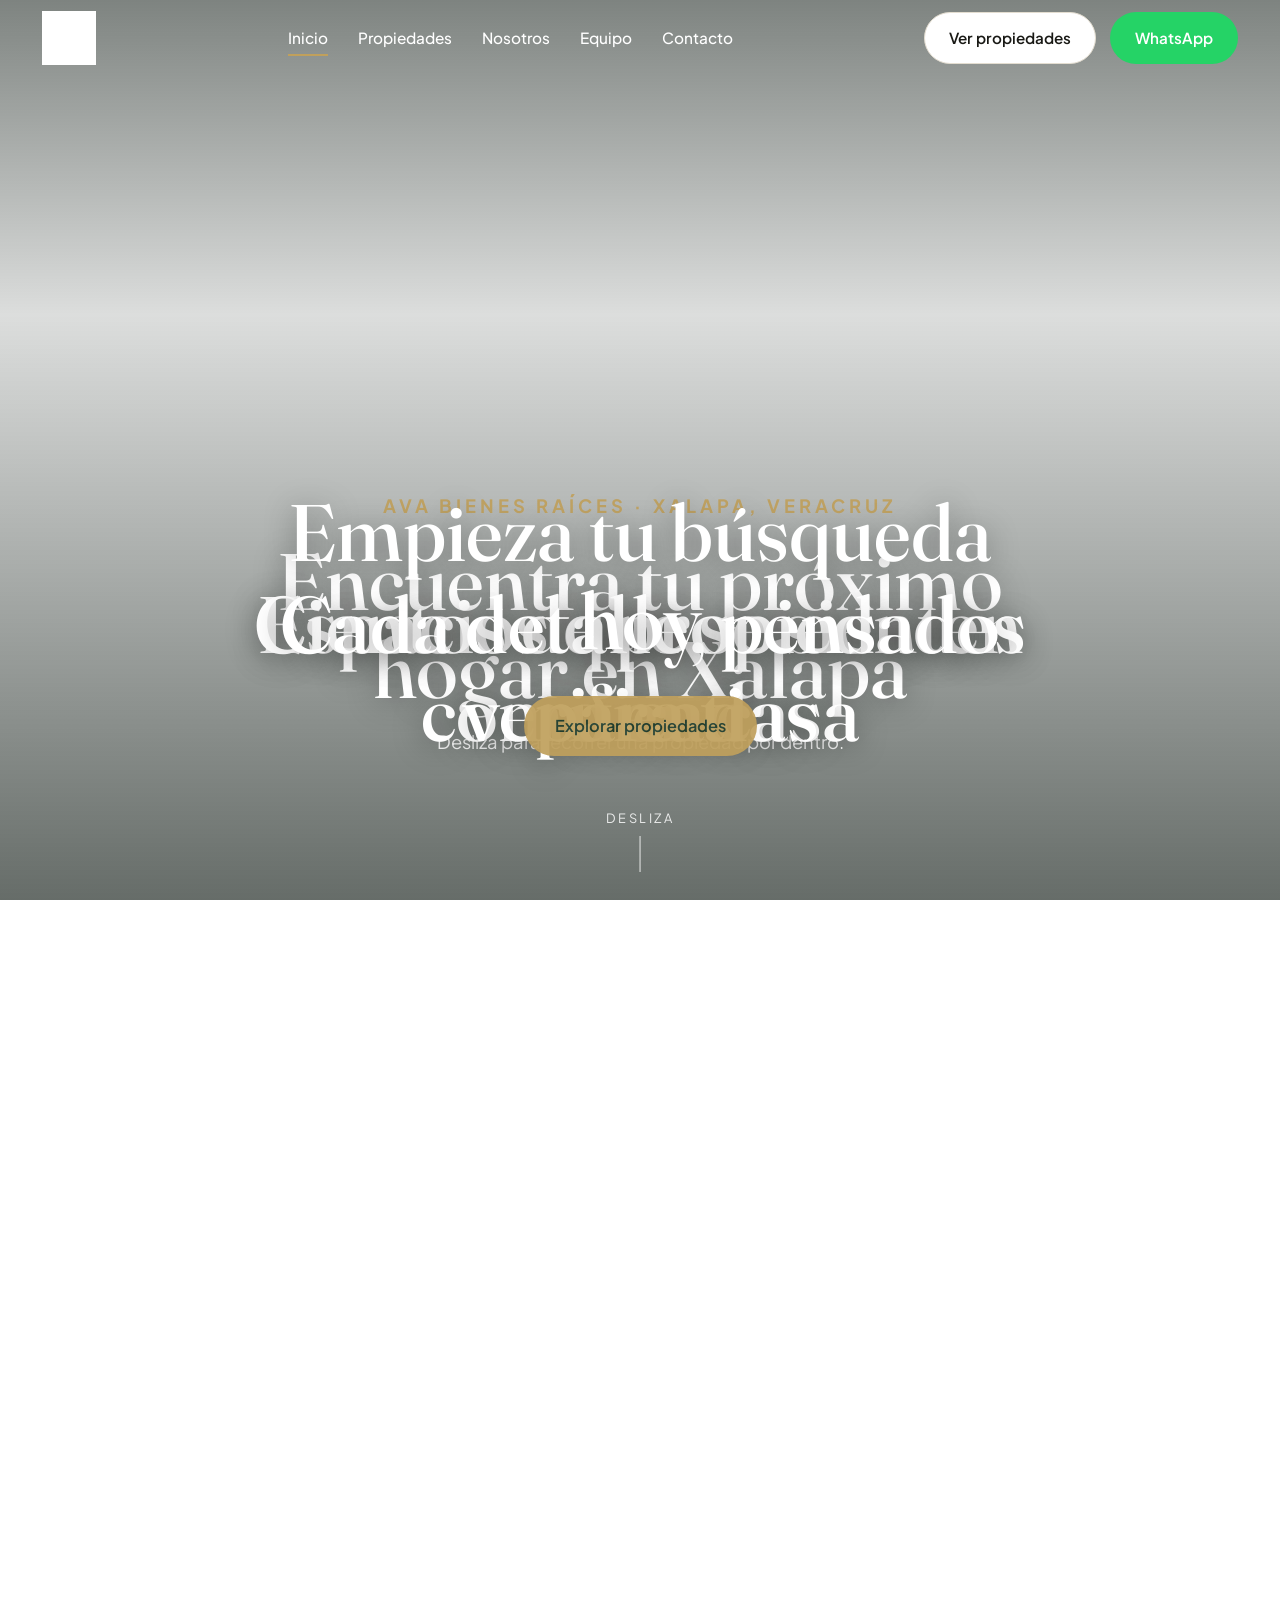
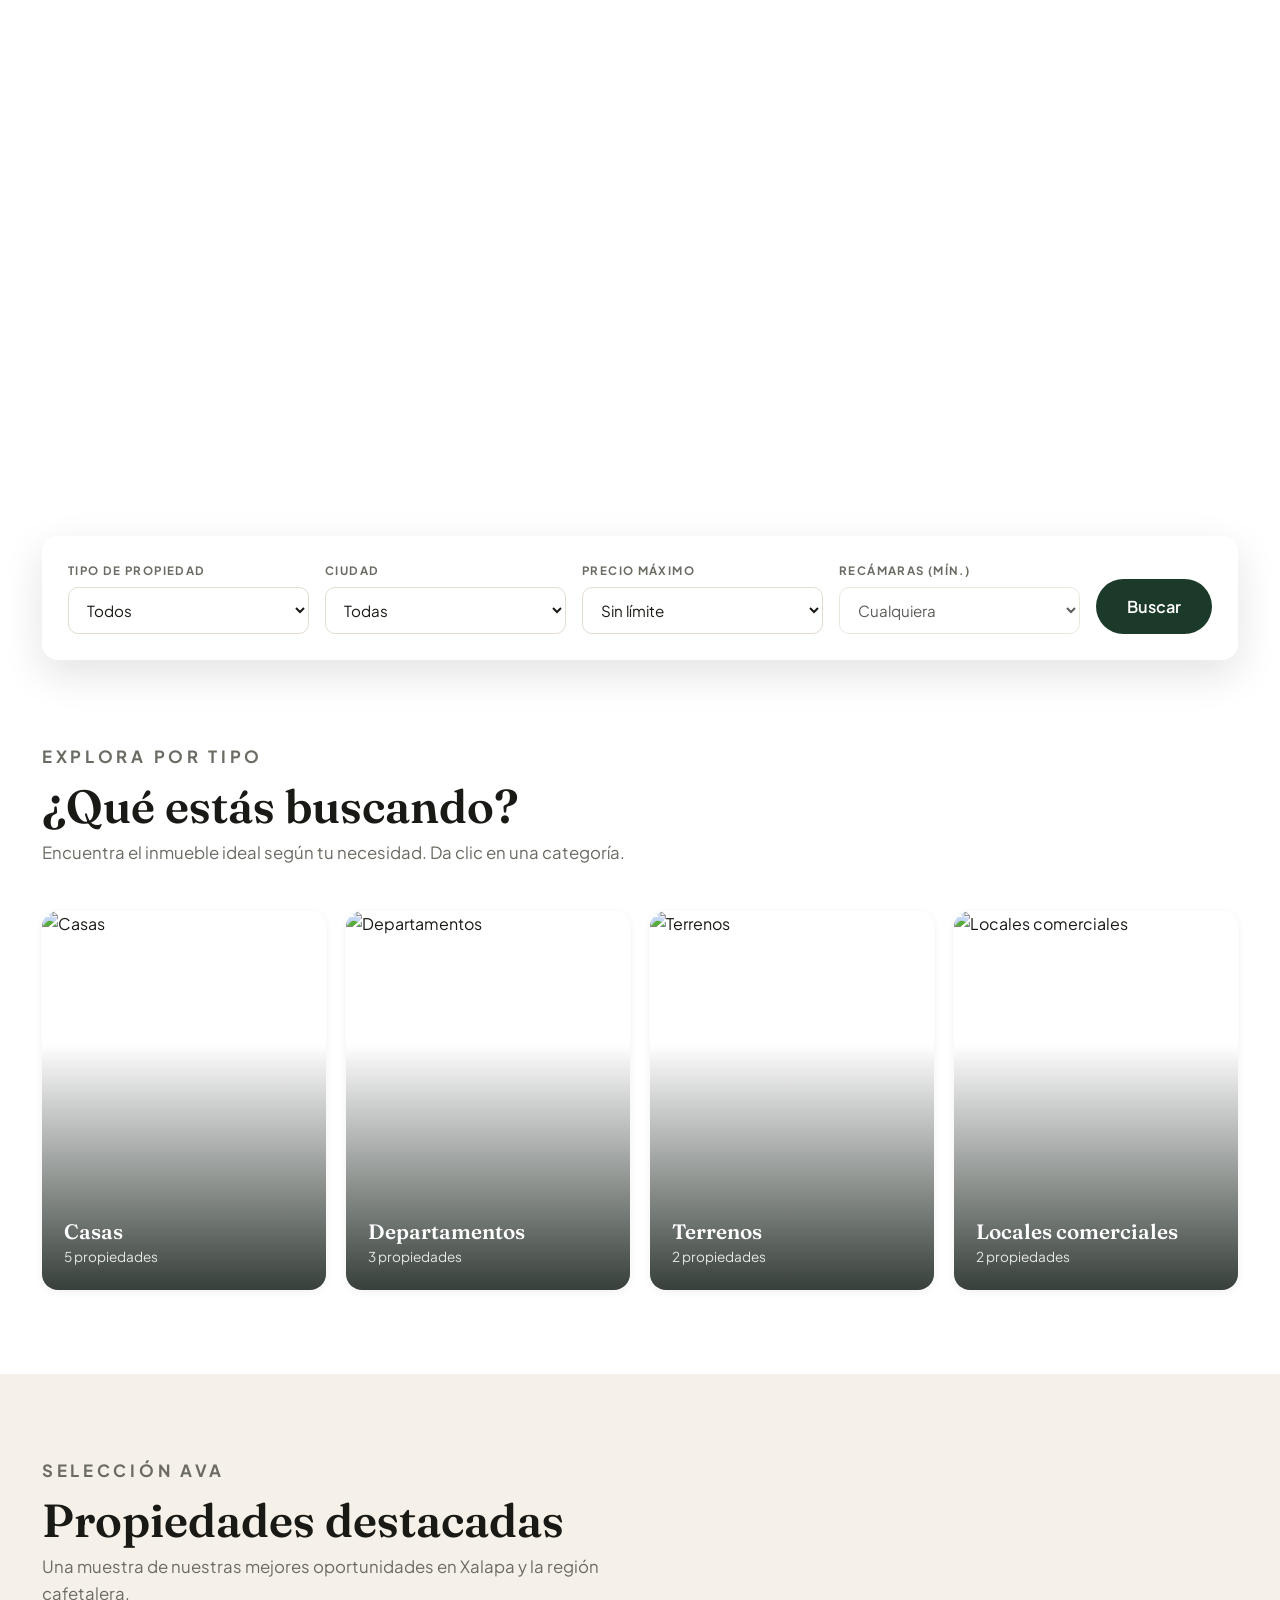
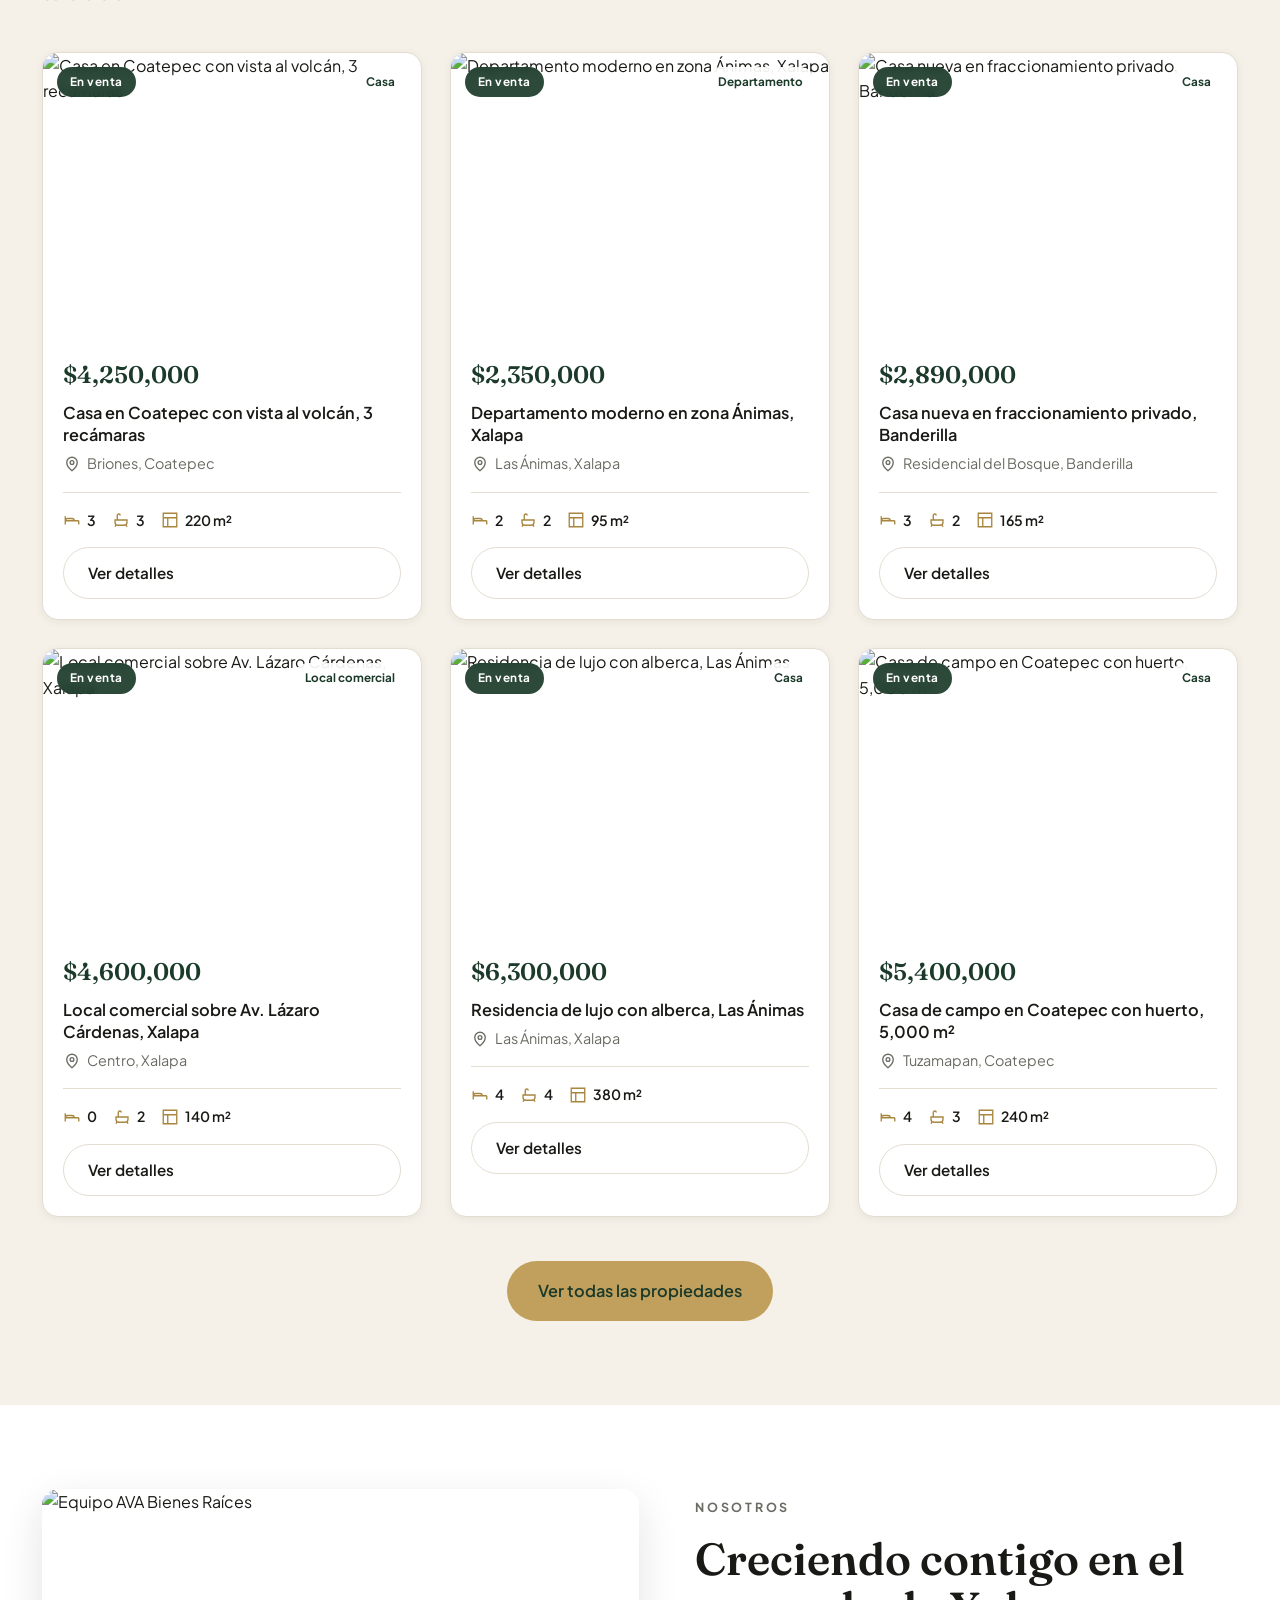
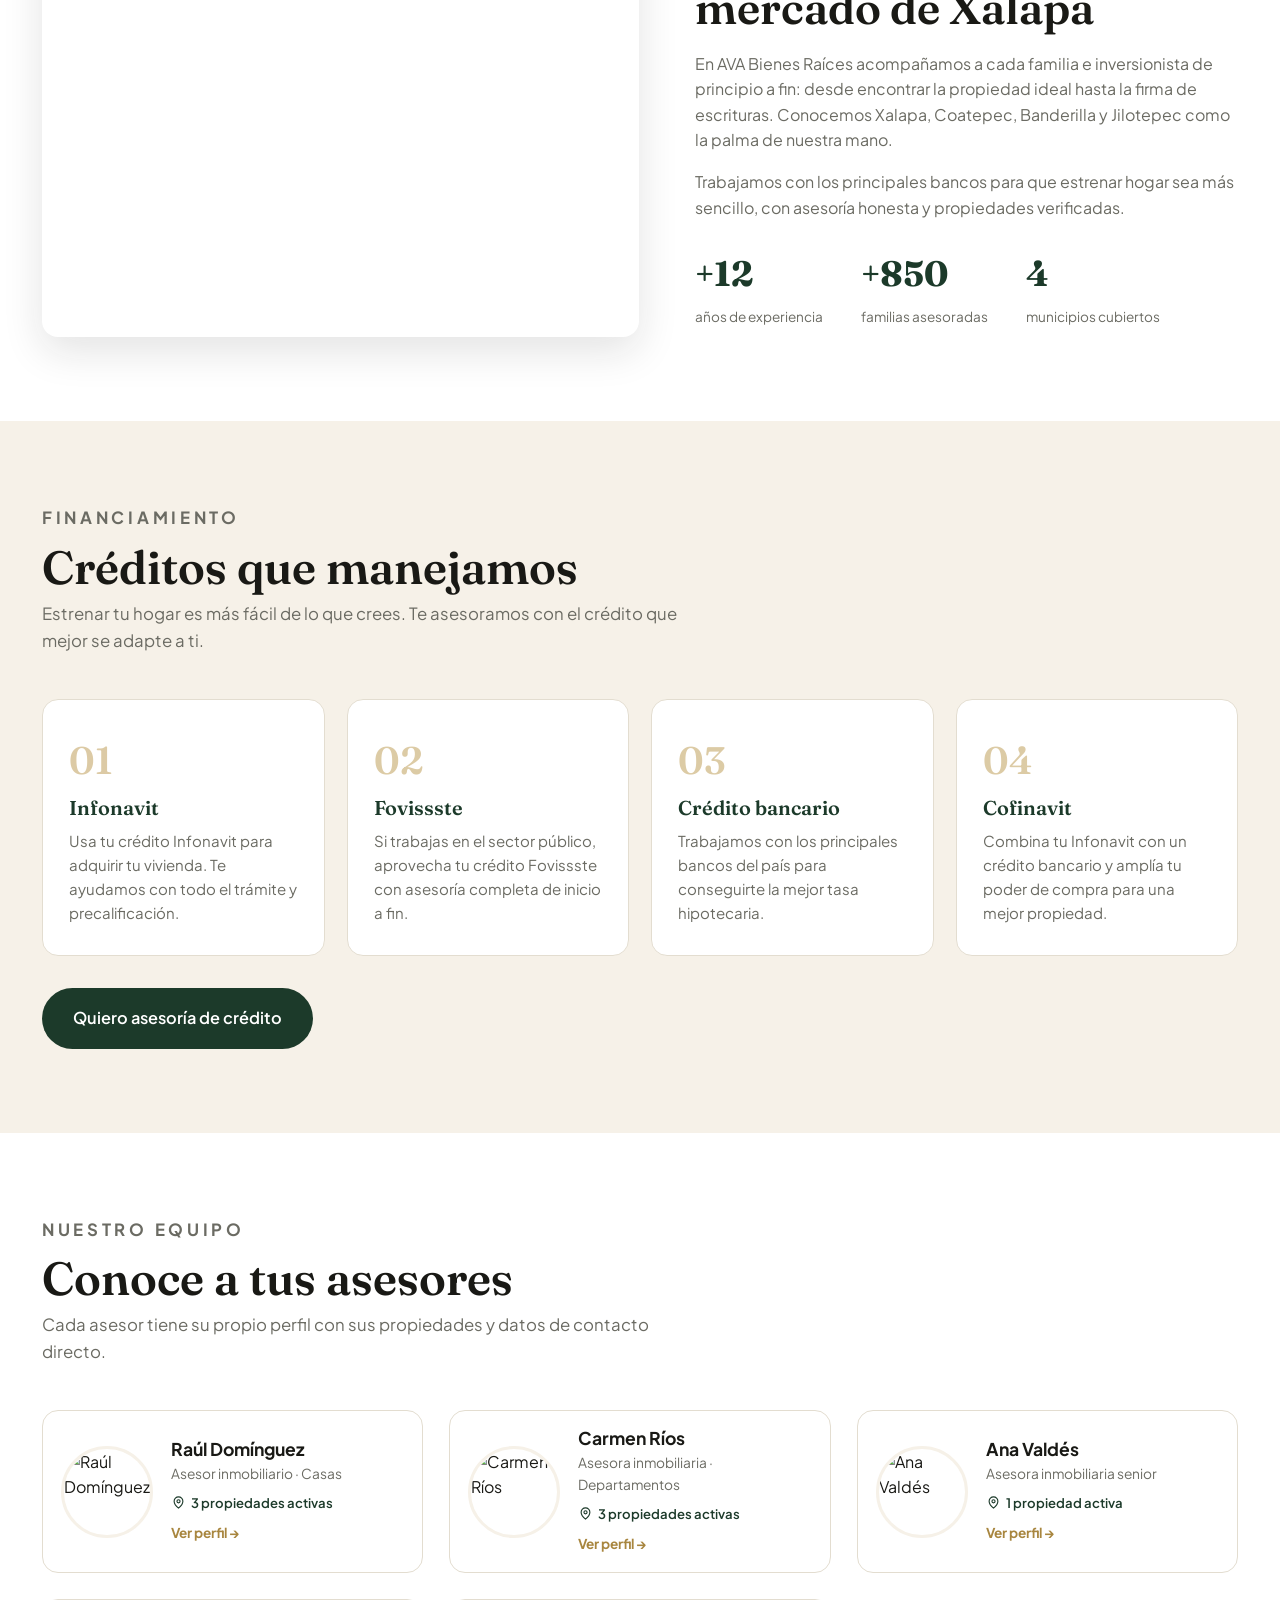
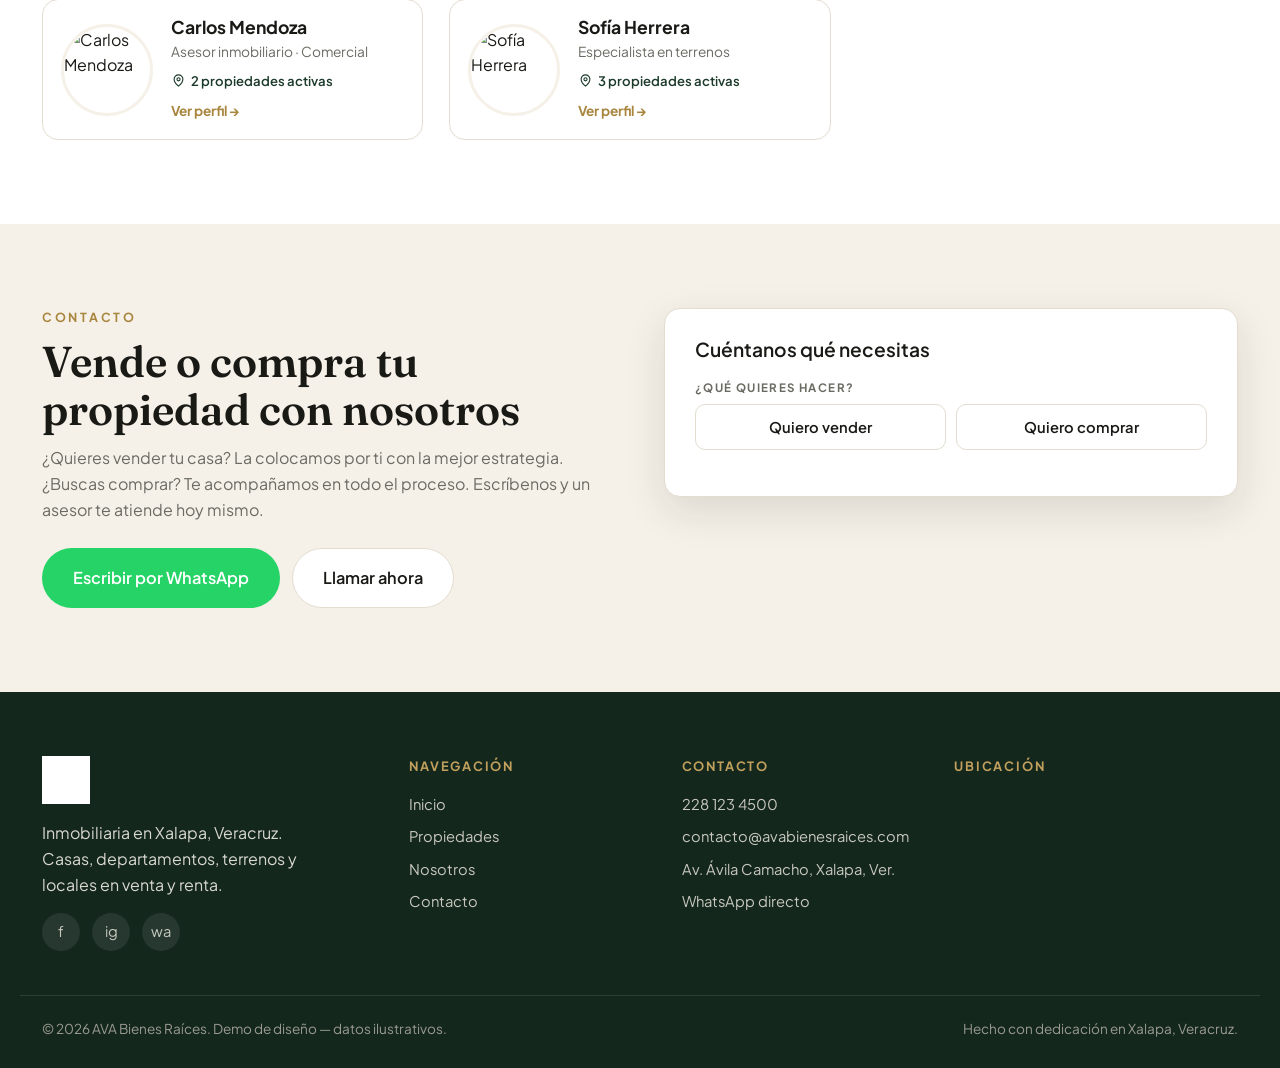
==== index.html @ 2a06fb03 "Demo AVA Bienes Raíces: sitio estático con hero scrollytelling, listado, vCards de vendedores y logo" ====
<!DOCTYPE html>
<html lang="es">
<head>
  <meta charset="UTF-8" />
  <meta name="viewport" content="width=device-width, initial-scale=1.0" />
  <title>AVA Bienes Raíces — Inmobiliaria en Xalapa, Veracruz</title>
  <meta name="description" content="Casas, departamentos, terrenos y locales en venta y renta en Xalapa, Coatepec, Banderilla y Jilotepec. Propiedades verificadas con AVA Bienes Raíces." />
  <link rel="preconnect" href="https://fonts.googleapis.com" />
  <link rel="preconnect" href="https://fonts.gstatic.com" crossorigin />
  <link href="https://fonts.googleapis.com/css2?family=Fraunces:opsz,wght@9..144,400;9..144,500;9..144,600&family=Plus+Jakarta+Sans:wght@400;500;600;700&display=swap" rel="stylesheet" />
  <link rel="icon" type="image/png" href="img/favicon.png" />
  <link rel="stylesheet" href="css/styles.css" />
</head>
<body>

  <!-- ===== Header ===== -->
  <header class="site-header">
    <div class="container nav">
      <a href="index.html" class="brand">
        <img src="img/logo.png" alt="AVA Bienes Raíces" class="brand__logo">
      </a>
      <nav class="nav__links">
        <a href="index.html" class="active">Inicio</a>
        <a href="propiedades.html">Propiedades</a>
        <a href="index.html#nosotros">Nosotros</a>
        <a href="index.html#equipo-sec">Equipo</a>
        <a href="index.html#contacto">Contacto</a>
      </nav>
      <div class="nav__cta">
        <a href="propiedades.html" class="btn btn--ghost">Ver propiedades</a>
        <a href="https://wa.me/522281234500?text=Hola%2C%20me%20interesa%20conocer%20sus%20propiedades" class="btn btn--wa">WhatsApp</a>
        <button class="nav__toggle" aria-label="Menú"><span></span><span></span><span></span></button>
      </div>
    </div>
  </header>

  <!-- ===== Hero scrollytelling ===== -->
  <section class="hero">
    <div class="hero__pin">
      <div class="hero__frame"><img src="https://images.unsplash.com/photo-1564013799919-ab600027ffc6?auto=format&fit=crop&w=1900&q=80" alt="Fachada de casa moderna" /></div>
      <div class="hero__frame"><img src="https://images.unsplash.com/photo-1600607687939-ce8a6c25118c?auto=format&fit=crop&w=1900&q=80" alt="Recibidor" /></div>
      <div class="hero__frame"><img src="https://images.unsplash.com/photo-1586023492125-27b2c045efd7?auto=format&fit=crop&w=1900&q=80" alt="Sala de estar" /></div>
      <div class="hero__frame"><img src="https://images.unsplash.com/photo-1556912173-3bb406ef7e77?auto=format&fit=crop&w=1900&q=80" alt="Cocina integral" /></div>
      <div class="hero__frame"><img src="https://images.unsplash.com/photo-1616594039964-ae9021a400a0?auto=format&fit=crop&w=1900&q=80" alt="Recámara principal" /></div>

      <div class="hero__content">
        <div class="hero__caption" data-step="0">
          <p class="eyebrow">AVA Bienes Raíces · Xalapa, Veracruz</p>
          <h1>Encuentra tu próximo hogar en Xalapa</h1>
          <p>Desliza para recorrer una propiedad por dentro.</p>
        </div>
        <div class="hero__caption" data-step="1">
          <h1>Espacios que se sienten como en casa</h1>
        </div>
        <div class="hero__caption" data-step="2">
          <h1>Cientos de propiedades verificadas</h1>
        </div>
        <div class="hero__caption" data-step="3">
          <h1>Cada detalle, pensado para ti</h1>
        </div>
        <div class="hero__caption" data-step="4">
          <h1>Empieza tu búsqueda hoy</h1>
          <p><a href="propiedades.html" class="btn btn--gold btn--lg" style="margin-top:18px">Explorar propiedades</a></p>
        </div>
      </div>
      <div class="hero__scrollhint">Desliza<span></span></div>
    </div>
  </section>

  <!-- ===== Buscador rápido ===== -->
  <div class="container">
    <form id="quick-search" class="search">
      <div class="search__card">
        <div class="field">
          <label>Tipo de propiedad</label>
          <select name="tipo">
            <option value="">Todos</option>
            <option value="casa">Casa</option>
            <option value="departamento">Departamento</option>
            <option value="terreno">Terreno</option>
            <option value="local">Local comercial</option>
          </select>
        </div>
        <div class="field">
          <label>Ciudad</label>
          <select name="ciudad">
            <option value="">Todas</option>
            <option value="Xalapa">Xalapa</option>
            <option value="Coatepec">Coatepec</option>
            <option value="Banderilla">Banderilla</option>
            <option value="Jilotepec">Jilotepec</option>
          </select>
        </div>
        <div class="field">
          <label>Precio máximo</label>
          <select name="precio">
            <option value="">Sin límite</option>
            <option value="1000000">Hasta $1,000,000</option>
            <option value="2000000">Hasta $2,000,000</option>
            <option value="3500000">Hasta $3,500,000</option>
            <option value="6500000">Hasta $6,500,000</option>
          </select>
        </div>
        <div class="field">
          <label>Recámaras (mín.)</label>
          <select name="recamaras" disabled title="Disponible en el listado">
            <option>Cualquiera</option>
          </select>
        </div>
        <button class="btn btn--primary btn--lg" type="submit">Buscar</button>
      </div>
    </form>
  </div>

  <!-- ===== Categorías de inmuebles ===== -->
  <section class="section">
    <div class="container">
      <div class="section-head reveal">
        <p class="eyebrow">Explora por tipo</p>
        <h2>¿Qué estás buscando?</h2>
        <p>Encuentra el inmueble ideal según tu necesidad. Da clic en una categoría.</p>
      </div>
      <div class="cat-grid" id="categorias"></div>
    </div>
  </section>

  <!-- ===== Destacadas ===== -->
  <section class="section section--cream">
    <div class="container">
      <div class="section-head reveal">
        <p class="eyebrow">Selección AVA</p>
        <h2>Propiedades destacadas</h2>
        <p>Una muestra de nuestras mejores oportunidades en Xalapa y la región cafetalera.</p>
      </div>
      <div class="grid-cards" id="destacadas"></div>
      <div class="loadmore-wrap">
        <a href="propiedades.html" class="btn btn--gold btn--lg">Ver todas las propiedades</a>
      </div>
    </div>
  </section>

  <!-- ===== Nosotros ===== -->
  <section class="section" id="nosotros">
    <div class="container about">
      <div class="about__img reveal">
        <img src="https://images.unsplash.com/photo-1582407947304-fd86f028f716?auto=format&fit=crop&w=1100&q=80" alt="Equipo AVA Bienes Raíces" loading="lazy" />
      </div>
      <div class="reveal">
        <p class="eyebrow">Nosotros</p>
        <h2>Creciendo contigo en el mercado de Xalapa</h2>
        <p>En AVA Bienes Raíces acompañamos a cada familia e inversionista de principio a fin: desde encontrar la propiedad ideal hasta la firma de escrituras. Conocemos Xalapa, Coatepec, Banderilla y Jilotepec como la palma de nuestra mano.</p>
        <p>Trabajamos con los principales bancos para que estrenar hogar sea más sencillo, con asesoría honesta y propiedades verificadas.</p>
        <div class="stats">
          <div><b>+12</b><span>años de experiencia</span></div>
          <div><b>+850</b><span>familias asesoradas</span></div>
          <div><b>4</b><span>municipios cubiertos</span></div>
        </div>
      </div>
    </div>
  </section>

  <!-- ===== Créditos ===== -->
  <section class="section section--cream" id="creditos-sec">
    <div class="container">
      <div class="section-head reveal">
        <p class="eyebrow">Financiamiento</p>
        <h2>Créditos que manejamos</h2>
        <p>Estrenar tu hogar es más fácil de lo que crees. Te asesoramos con el crédito que mejor se adapte a ti.</p>
      </div>
      <div class="credits-grid" id="creditos"></div>
      <div class="reveal" style="margin-top:32px">
        <a href="https://wa.me/522281234500?text=Hola%2C%20quiero%20asesor%C3%ADa%20sobre%20cr%C3%A9ditos%20para%20comprar%20una%20propiedad" class="btn btn--primary btn--lg">Quiero asesoría de crédito</a>
      </div>
    </div>
  </section>

  <!-- ===== Equipo ===== -->
  <section class="section" id="equipo-sec">
    <div class="container">
      <div class="section-head reveal">
        <p class="eyebrow">Nuestro equipo</p>
        <h2>Conoce a tus asesores</h2>
        <p>Cada asesor tiene su propio perfil con sus propiedades y datos de contacto directo.</p>
      </div>
      <div class="team-grid" id="equipo"></div>
    </div>
  </section>

  <!-- ===== Contacto (rediseñado, moderno y simple) ===== -->
  <section class="section section--cream" id="contacto">
    <div class="container">
      <div class="contact-wrap reveal">
        <div class="contact-intro">
          <p class="eyebrow">Contacto</p>
          <h2>Vende o compra tu propiedad con nosotros</h2>
          <p class="contact-sub">¿Quieres vender tu casa? La colocamos por ti con la mejor estrategia. ¿Buscas comprar? Te acompañamos en todo el proceso. Escríbenos y un asesor te atiende hoy mismo.</p>
          <div class="contact-buttons">
            <a href="https://wa.me/522281234500?text=Hola%2C%20me%20gustar%C3%ADa%20recibir%20informaci%C3%B3n" class="btn btn--wa btn--lg">Escribir por WhatsApp</a>
            <a href="tel:+522281234500" class="btn btn--ghost btn--lg">Llamar ahora</a>
          </div>
        </div>

        <form class="contact-card" id="contact-form">
          <h3>Cuéntanos qué necesitas</h3>

          <!-- Paso 1: vender o comprar -->
          <div class="field">
            <label>¿Qué quieres hacer?</label>
            <div class="choice" id="choice-intent">
              <button type="button" class="choice__btn" data-val="vender">Quiero vender</button>
              <button type="button" class="choice__btn" data-val="comprar">Quiero comprar</button>
            </div>
            <input type="hidden" name="intent" id="intent" required>
          </div>

          <!-- Paso 2: tipo de inmueble (aparece tras elegir) -->
          <div class="field contact-step" id="step-tipo">
            <label id="tipo-label">¿Qué tipo de inmueble?</label>
            <div class="choice choice--wrap" id="choice-tipo">
              <button type="button" class="choice__btn" data-val="casa">Casa</button>
              <button type="button" class="choice__btn" data-val="departamento">Departamento</button>
              <button type="button" class="choice__btn" data-val="terreno">Terreno</button>
              <button type="button" class="choice__btn" data-val="local">Local comercial</button>
            </div>
            <input type="hidden" name="tipo" id="tipo-inmueble">
          </div>

          <!-- Paso 3: datos -->
          <div class="contact-step" id="step-datos">
            <div class="field"><label>Nombre</label><input type="text" placeholder="Tu nombre" required></div>
            <div class="field"><label>Teléfono / WhatsApp</label><input type="tel" placeholder="228 000 0000" required></div>
            <button type="submit" class="btn btn--primary btn--block btn--lg">Enviar solicitud</button>
          </div>

          <div class="form-note" id="contact-note">¡Gracias! Un asesor te contactará muy pronto. (Demo: no se envía información real.)</div>
        </form>
      </div>
    </div>
  </section>

  <!-- ===== Footer ===== -->
  <footer class="footer">
    <div class="container footer__grid">
      <div>
        <a href="index.html" class="brand">
          <img src="img/logo.png" alt="AVA Bienes Raíces" class="brand__logo">
        </a>
        <p style="margin-top:16px; max-width:280px;">Inmobiliaria en Xalapa, Veracruz. Casas, departamentos, terrenos y locales en venta y renta.</p>
        <div class="footer__socials">
          <a href="#" aria-label="Facebook">f</a>
          <a href="#" aria-label="Instagram">ig</a>
          <a href="#" aria-label="WhatsApp">wa</a>
        </div>
      </div>
      <div>
        <h4>Navegación</h4>
        <a href="index.html">Inicio</a>
        <a href="propiedades.html">Propiedades</a>
        <a href="index.html#nosotros">Nosotros</a>
        <a href="index.html#contacto">Contacto</a>
      </div>
      <div>
        <h4>Contacto</h4>
        <a href="tel:+522281234500">228 123 4500</a>
        <a href="mailto:contacto@avabienesraices.com">contacto@avabienesraices.com</a>
        <a href="#">Av. Ávila Camacho, Xalapa, Ver.</a>
        <a href="https://wa.me/522281234500">WhatsApp directo</a>
      </div>
      <div>
        <h4>Ubicación</h4>
        <iframe class="footer__map" loading="lazy" referrerpolicy="no-referrer-when-downgrade"
          src="https://www.google.com/maps?q=Xalapa,Veracruz&output=embed"></iframe>
      </div>
    </div>
    <div class="container footer__bottom">
      <span>© 2026 AVA Bienes Raíces. Demo de diseño — datos ilustrativos.</span>
      <span>Hecho con dedicación en Xalapa, Veracruz.</span>
    </div>
  </footer>

  <script src="https://cdnjs.cloudflare.com/ajax/libs/gsap/3.12.5/gsap.min.js"></script>
  <script src="https://cdnjs.cloudflare.com/ajax/libs/gsap/3.12.5/ScrollTrigger.min.js"></script>
  <script src="js/data.js"></script>
  <script src="js/main.js"></script>
</body>
</html>
---- css/styles.css ----
/* ===========================================================
   AVA Bienes Raíces — Demo estática
   Paleta premium: verde bosque + dorado arena + crema
   =========================================================== */

:root {
  --forest: #1c3a2a;
  --forest-2: #2e5a3e;
  --gold: #c0a05c;
  --gold-dark: #a8863f;
  --cream: #f6f1e8;
  --cream-2: #efe7d8;
  --ink: #191915;
  --muted: #6b6b63;
  --paper: #ffffff;
  --line: #e3ddd0;
  --whatsapp: #25d366;

  --shadow-sm: 0 2px 10px rgba(25, 25, 21, 0.06);
  --shadow-md: 0 14px 40px rgba(25, 25, 21, 0.12);
  --radius: 16px;
  --radius-sm: 10px;
  --max: 1240px;

  --font-display: "Fraunces", Georgia, serif;
  --font-body: "Plus Jakarta Sans", system-ui, sans-serif;
}

* { box-sizing: border-box; margin: 0; padding: 0; }

html { scroll-behavior: smooth; }

body {
  font-family: var(--font-body);
  color: var(--ink);
  background: var(--paper);
  line-height: 1.6;
  -webkit-font-smoothing: antialiased;
}

img { display: block; max-width: 100%; }
a { color: inherit; text-decoration: none; }
button { font-family: inherit; cursor: pointer; }

h1, h2, h3 { font-family: var(--font-display); font-weight: 600; line-height: 1.1; }

.container { width: 100%; max-width: var(--max); margin-inline: auto; padding-inline: 22px; }

.eyebrow {
  font-size: 0.78rem; letter-spacing: 0.22em; text-transform: uppercase;
  color: var(--gold-dark); font-weight: 700;
}

.section { padding: 84px 0; }
.section--cream { background: var(--cream); }
.section-head { max-width: 640px; margin-bottom: 44px; }
.section-head h2 { font-size: clamp(1.9rem, 4vw, 2.9rem); margin: 10px 0 8px; }
.section-head p { color: var(--muted); font-size: 1.05rem; }

/* ---------- Botones ---------- */
.btn {
  display: inline-flex; align-items: center; gap: 9px;
  padding: 13px 24px; border-radius: 999px; font-weight: 600;
  border: 1px solid transparent; font-size: 0.95rem;
  transition: transform .2s ease, background .2s ease, color .2s ease;
}
.btn:hover { transform: translateY(-2px); }
.btn--primary { background: var(--forest); color: #fff; }
.btn--primary:hover { background: var(--forest-2); }
.btn--gold { background: var(--gold); color: var(--forest); }
.btn--gold:hover { background: var(--gold-dark); color: #fff; }
.btn--ghost { border-color: var(--line); color: var(--ink); background: #fff; }
.btn--wa { background: var(--whatsapp); color: #fff; }
.btn--wa:hover { background: #1da851; }
.btn--block { width: 100%; justify-content: center; }
.btn--lg { padding: 16px 30px; font-size: 1.02rem; }

/* ---------- Header ---------- */
.site-header {
  position: fixed; inset: 0 0 auto 0; z-index: 100;
  background: rgba(255,255,255,.0);
  transition: background .3s ease, box-shadow .3s ease;
}
.site-header.scrolled { background: rgba(255,255,255,.96); box-shadow: var(--shadow-sm); backdrop-filter: blur(8px); }
.nav { display: flex; align-items: center; justify-content: space-between; height: 76px; }
.brand { display: inline-flex; align-items: center; gap: 12px; font-family: var(--font-display); font-weight: 600; }
.brand__logo { height: 54px; width: auto; display: block; }
/* Logo en blanco sobre fondos oscuros (hero sin scroll y footer) */
.site-header:not(.scrolled) .brand__logo,
.footer .brand__logo { filter: brightness(0) invert(1); }
.footer .brand__logo { height: 48px; }
.brand__mark {
  width: 42px; height: 42px; border-radius: 11px;
  background: var(--forest); color: var(--gold);
  display: grid; place-items: center; font-size: 1.25rem; font-weight: 700;
  font-family: var(--font-display);
}
.brand__name { line-height: 1; }
.brand__name b { display: block; font-size: 1.18rem; letter-spacing: .02em; }
.brand__name span { font-size: .62rem; letter-spacing: .35em; text-transform: uppercase; color: var(--gold-dark); font-family: var(--font-body); font-weight: 700; }

.nav__links { display: flex; align-items: center; gap: 30px; }
.nav__links a { font-weight: 500; font-size: .96rem; position: relative; padding: 4px 0; }
.nav__links a::after { content: ""; position: absolute; left: 0; bottom: -2px; width: 0; height: 2px; background: var(--gold); transition: width .25s; }
.nav__links a:hover::after, .nav__links a.active::after { width: 100%; }
.nav__cta { display: flex; align-items: center; gap: 14px; }

/* Header en hero (texto claro) */
.site-header:not(.scrolled) .nav__links a,
.site-header:not(.scrolled) .brand { color: #fff; }
.site-header:not(.scrolled) .brand__name span { color: var(--gold); }

.nav__toggle { display: none; background: none; border: 0; flex-direction: column; gap: 5px; }
.nav__toggle span { width: 26px; height: 2px; background: currentColor; display: block; }

/* ---------- Hero scrollytelling ---------- */
.hero { position: relative; height: 600vh; }
.hero__pin { position: sticky; top: 0; height: 100vh; overflow: hidden; }
.hero__frame { position: absolute; inset: 0; opacity: 0; }
.hero__frame img { width: 100%; height: 100%; object-fit: cover; transform: scale(1.05); }
.hero__frame::after { content: ""; position: absolute; inset: 0; background: linear-gradient(180deg, rgba(20,30,24,.55) 0%, rgba(20,30,24,.15) 35%, rgba(20,30,24,.65) 100%); }
.hero__frame:first-child { opacity: 1; }

.hero__content {
  position: absolute; inset: 0; z-index: 5; color: #fff;
}
.hero__caption {
  position: absolute; left: 0; right: 0; bottom: 16vh; padding: 0 22px;
  text-align: center;
}
.hero__caption > * { max-width: 820px; margin-inline: auto; }
.hero__caption .eyebrow { color: var(--gold); margin-bottom: 16px; }
.hero__caption h1 { font-size: clamp(2.4rem, 6.5vw, 5rem); font-weight: 500; text-shadow: 0 4px 30px rgba(0,0,0,.4); }
.hero__caption p { font-size: 1.15rem; margin-top: 14px; opacity: .92; }
.hero__scrollhint { position: absolute; bottom: 28px; left: 50%; transform: translateX(-50%); z-index: 6; color: #fff; font-size: .8rem; letter-spacing: .2em; text-transform: uppercase; opacity: .85; }
.hero__scrollhint span { display: block; width: 1px; height: 36px; background: #fff; margin: 8px auto 0; animation: pulse 1.8s infinite; }
@keyframes pulse { 0%,100% { opacity: .3; transform: scaleY(.6);} 50%{opacity:1; transform: scaleY(1);} }

/* ---------- Buscador rápido ---------- */
.search { position: relative; z-index: 20; margin-top: -64px; }
.search__card {
  background: #fff; border-radius: var(--radius); box-shadow: var(--shadow-md);
  padding: 26px; display: grid; grid-template-columns: repeat(4, 1fr) auto; gap: 16px; align-items: end;
}
.field label { display: block; font-size: .72rem; letter-spacing: .12em; text-transform: uppercase; font-weight: 700; color: var(--muted); margin-bottom: 7px; }
.field select, .field input {
  width: 100%; padding: 12px 14px; border: 1px solid var(--line); border-radius: var(--radius-sm);
  font-family: inherit; font-size: .95rem; background: var(--paper); color: var(--ink);
}
.field select:focus, .field input:focus { outline: 2px solid var(--gold); border-color: transparent; }

/* ---------- Grid de propiedades ---------- */
.grid-cards { display: grid; grid-template-columns: repeat(3, 1fr); gap: 28px; }

.card {
  background: #fff; border-radius: var(--radius); overflow: hidden;
  box-shadow: var(--shadow-sm); border: 1px solid var(--line);
  transition: transform .25s ease, box-shadow .25s ease; display: flex; flex-direction: column;
}
.card:hover { transform: translateY(-6px); box-shadow: var(--shadow-md); }
.card__media { position: relative; aspect-ratio: 4/3; overflow: hidden; }
.card__media img { width: 100%; height: 100%; object-fit: cover; transition: transform .5s ease; }
.card:hover .card__media img { transform: scale(1.06); }
.badge {
  position: absolute; top: 14px; left: 14px; padding: 6px 13px; border-radius: 999px;
  font-size: .73rem; font-weight: 700; letter-spacing: .04em; color: #fff; backdrop-filter: blur(3px);
}
.badge--venta { background: rgba(28,58,42,.92); }
.badge--renta { background: rgba(192,160,92,.95); color: var(--forest); }
.card__type { position: absolute; top: 14px; right: 14px; background: rgba(255,255,255,.92); color: var(--forest); padding: 6px 12px; border-radius: 999px; font-size: .73rem; font-weight: 700; }
.card__body { padding: 20px; display: flex; flex-direction: column; flex: 1; }
.card__price { font-family: var(--font-display); font-size: 1.5rem; color: var(--forest); font-weight: 600; }
.card__price small { font-size: .8rem; color: var(--muted); font-family: var(--font-body); font-weight: 500; }
.card__title { font-family: var(--font-body); font-weight: 600; font-size: 1.02rem; margin: 8px 0 6px; line-height: 1.35; }
.card__loc { color: var(--muted); font-size: .9rem; display: flex; align-items: center; gap: 6px; }
.card__specs { display: flex; gap: 16px; margin-top: 16px; padding-top: 16px; border-top: 1px solid var(--line); color: var(--ink); font-size: .88rem; font-weight: 600; }
.card__specs span { display: flex; align-items: center; gap: 6px; }
.card__specs svg { color: var(--gold-dark); }
.card a.card__link { margin-top: auto; }

.icon { width: 18px; height: 18px; stroke: currentColor; fill: none; stroke-width: 1.8; }

/* ---------- Nosotros ---------- */
.about { display: grid; grid-template-columns: 1.1fr 1fr; gap: 56px; align-items: center; }
.about__img { border-radius: var(--radius); overflow: hidden; box-shadow: var(--shadow-md); aspect-ratio: 4/3; }
.about__img img { width: 100%; height: 100%; object-fit: cover; }
.about h2 { font-size: clamp(1.9rem, 4vw, 2.8rem); margin: 10px 0 18px; }
.about p { color: var(--muted); margin-bottom: 16px; }
.stats { display: flex; gap: 38px; margin-top: 26px; }
.stats b { font-family: var(--font-display); font-size: 2.2rem; color: var(--forest); display: block; }
.stats span { font-size: .85rem; color: var(--muted); }

/* ---------- CTA banda ---------- */
.cta-band { background: var(--forest); color: #fff; text-align: center; }
.cta-band h2 { font-size: clamp(1.8rem, 4vw, 2.6rem); margin-bottom: 12px; }
.cta-band p { opacity: .85; max-width: 560px; margin: 0 auto 26px; }

/* ---------- Footer ---------- */
.footer { background: #14271d; color: #d8d8cf; padding: 64px 0 28px; }
.footer__grid { display: grid; grid-template-columns: 1.4fr 1fr 1fr 1.2fr; gap: 36px; }
.footer h4 { font-family: var(--font-body); font-size: .8rem; letter-spacing: .14em; text-transform: uppercase; color: var(--gold); margin-bottom: 16px; }
.footer a { color: #c8c8be; font-size: .92rem; display: block; margin-bottom: 9px; }
.footer a:hover { color: #fff; }
.footer .brand__name b { color: #fff; }
.footer__socials { display: flex; gap: 12px; margin-top: 16px; }
.footer__socials a { width: 38px; height: 38px; border-radius: 50%; background: rgba(255,255,255,.08); display: grid; place-items: center; margin: 0; }
.footer__socials a:hover { background: var(--gold); color: var(--forest); }
.footer__map { border-radius: var(--radius-sm); overflow: hidden; border: 0; width: 100%; height: 150px; }
.footer__bottom { border-top: 1px solid rgba(255,255,255,.1); margin-top: 44px; padding-top: 22px; font-size: .85rem; color: #9a9a90; display: flex; justify-content: space-between; flex-wrap: wrap; gap: 8px; }

/* ---------- Página listado ---------- */
.page-head { padding: 128px 0 40px; background: var(--cream); }
.page-head h1 { font-size: clamp(2.2rem, 5vw, 3.4rem); }
.page-head .breadcrumb { color: var(--muted); font-size: .9rem; margin-bottom: 8px; }
.layout { display: grid; grid-template-columns: 280px 1fr; gap: 36px; align-items: start; }
.filters { background: #fff; border: 1px solid var(--line); border-radius: var(--radius); padding: 24px; position: sticky; top: 96px; }
.filters h3 { font-family: var(--font-body); font-size: 1rem; margin-bottom: 18px; }
.filters .field { margin-bottom: 18px; }
.results-bar { display: flex; justify-content: space-between; align-items: center; margin-bottom: 24px; }
.results-bar p { color: var(--muted); }
.grid-cards--2 { grid-template-columns: repeat(2, 1fr); }
.empty { text-align: center; padding: 60px 20px; color: var(--muted); }
.loadmore-wrap { text-align: center; margin-top: 44px; }

/* ---------- Página detalle ---------- */
.detail { padding-top: 100px; }
.gallery { display: grid; grid-template-columns: 2fr 1fr 1fr; grid-template-rows: repeat(2, 1fr); gap: 10px; border-radius: var(--radius); overflow: hidden; aspect-ratio: 16/8; }
.gallery img { width: 100%; height: 100%; object-fit: cover; cursor: pointer; transition: opacity .2s; }
.gallery img:hover { opacity: .9; }
.gallery img:first-child { grid-row: span 2; }
.detail__grid { display: grid; grid-template-columns: 1fr 360px; gap: 44px; margin-top: 40px; align-items: start; }
.detail__head h1 { font-size: clamp(1.8rem, 4vw, 2.6rem); margin: 6px 0; }
.detail__price { font-family: var(--font-display); font-size: 2.2rem; color: var(--forest); margin: 16px 0; }
.specbar { display: flex; flex-wrap: wrap; gap: 14px; margin: 24px 0; }
.specbar .spec { background: var(--cream); border-radius: var(--radius-sm); padding: 16px 20px; min-width: 120px; }
.specbar .spec b { display: block; font-size: 1.3rem; font-family: var(--font-display); color: var(--forest); }
.specbar .spec span { font-size: .82rem; color: var(--muted); }
.detail__desc { margin: 28px 0; }
.detail__desc h3 { margin-bottom: 12px; font-size: 1.3rem; }
.detail__desc p { color: var(--muted); }
.detail-map { width: 100%; height: 320px; border: 0; border-radius: var(--radius); margin-top: 16px; }
.sidebar-card { background: #fff; border: 1px solid var(--line); border-radius: var(--radius); padding: 26px; box-shadow: var(--shadow-sm); position: sticky; top: 96px; }
.agent { display: flex; gap: 14px; align-items: center; margin-bottom: 20px; }
.agent img { width: 60px; height: 60px; border-radius: 50%; object-fit: cover; }
.agent b { display: block; }
.agent span { font-size: .85rem; color: var(--muted); }
.sidebar-card .btn { margin-bottom: 10px; }

/* Lightbox */
.lightbox { position: fixed; inset: 0; background: rgba(15,20,16,.94); z-index: 200; display: none; align-items: center; justify-content: center; flex-direction: column; }
.lightbox.open { display: flex; }
.lightbox img { max-width: 90vw; max-height: 80vh; border-radius: 8px; object-fit: contain; }
.lightbox__close { position: absolute; top: 22px; right: 28px; color: #fff; font-size: 2.4rem; background: none; border: 0; line-height: 1; }
.lightbox__nav { position: absolute; top: 50%; transform: translateY(-50%); background: rgba(255,255,255,.12); color:#fff; border:0; width: 54px; height: 54px; border-radius: 50%; font-size: 1.6rem; }
.lightbox__nav--prev { left: 24px; } .lightbox__nav--next { right: 24px; }
.lightbox__count { color: #fff; margin-top: 16px; font-size: .9rem; opacity: .8; }

/* Form simulado */
.form-note { display: none; background: #e7f5ec; color: #1c6b3a; padding: 12px 16px; border-radius: var(--radius-sm); margin-top: 12px; font-size: .9rem; font-weight: 600; }
.form-note.show { display: block; }

/* ---------- Categorías de inmuebles ---------- */
.cat-grid { display: grid; grid-template-columns: repeat(4, 1fr); gap: 20px; }
.cat-card { position: relative; border-radius: var(--radius); overflow: hidden; aspect-ratio: 3/4; display: block; box-shadow: var(--shadow-sm); }
.cat-card img { width: 100%; height: 100%; object-fit: cover; transition: transform .5s ease; }
.cat-card:hover img { transform: scale(1.07); }
.cat-card__overlay { position: absolute; inset: 0; display: flex; flex-direction: column; justify-content: flex-end; padding: 22px; color: #fff; background: linear-gradient(180deg, rgba(20,30,24,0) 35%, rgba(20,30,24,.85) 100%); }
.cat-card__overlay h3 { font-size: 1.3rem; font-weight: 600; }
.cat-card__overlay span { font-size: .85rem; opacity: .85; margin-top: 2px; }
.cat-card::after { content: "→"; position: absolute; top: 16px; right: 16px; width: 38px; height: 38px; background: rgba(255,255,255,.18); border-radius: 50%; display: grid; place-items: center; color: #fff; backdrop-filter: blur(4px); transition: background .25s, transform .25s; }
.cat-card:hover::after { background: var(--gold); transform: translateX(3px); }

/* ---------- Créditos ---------- */
.credits-grid { display: grid; grid-template-columns: repeat(4, 1fr); gap: 22px; }
.credit-card { background: #fff; border: 1px solid var(--line); border-radius: var(--radius); padding: 30px 26px; position: relative; overflow: hidden; transition: transform .25s, box-shadow .25s; }
.credit-card:hover { transform: translateY(-6px); box-shadow: var(--shadow-md); }
.credit-card__num { font-family: var(--font-display); font-size: 2.4rem; color: var(--gold); opacity: .55; font-weight: 600; }
.credit-card h3 { font-size: 1.25rem; margin: 6px 0 10px; color: var(--forest); }
.credit-card p { color: var(--muted); font-size: .94rem; }

/* ---------- Equipo (cards) ---------- */
.team-grid { display: grid; grid-template-columns: repeat(3, 1fr); gap: 26px; }
.team-card { display: flex; gap: 18px; align-items: center; background: #fff; border: 1px solid var(--line); border-radius: var(--radius); padding: 18px; transition: transform .25s, box-shadow .25s; }
.team-card:hover { transform: translateY(-5px); box-shadow: var(--shadow-md); }
.team-card__photo { width: 92px; height: 92px; border-radius: 50%; overflow: hidden; flex-shrink: 0; border: 3px solid var(--cream); }
.team-card__photo img { width: 100%; height: 100%; object-fit: cover; }
.team-card__info { display: flex; flex-direction: column; gap: 3px; }
.team-card__info h3 { font-family: var(--font-body); font-size: 1.1rem; font-weight: 700; }
.team-card__role { color: var(--muted); font-size: .86rem; }
.team-card__count { color: var(--forest); font-size: .82rem; font-weight: 600; display: flex; align-items: center; gap: 5px; margin-top: 4px; }
.team-card__count .icon { width: 15px; height: 15px; }
.team-card__link { color: var(--gold-dark); font-weight: 700; font-size: .85rem; margin-top: 6px; }

/* ---------- Contacto moderno ---------- */
.contact-wrap { display: grid; grid-template-columns: 1fr 1fr; gap: 48px; align-items: start; }
.contact-intro h2 { font-size: clamp(1.9rem, 4vw, 2.7rem); margin: 10px 0 12px; }
.contact-sub { color: var(--muted); margin-bottom: 26px; }
.contact-buttons { display: flex; gap: 12px; flex-wrap: wrap; }
.contact-card { background: #fff; border: 1px solid var(--line); border-radius: var(--radius); padding: 30px; box-shadow: var(--shadow-md); }
.contact-card h3 { font-family: var(--font-body); font-size: 1.2rem; margin-bottom: 18px; }
.contact-card .field { margin-bottom: 16px; }

/* Botones de elección (vender/comprar, tipo) */
.choice { display: grid; grid-template-columns: 1fr 1fr; gap: 10px; }
.choice--wrap { grid-template-columns: 1fr 1fr; }
.choice__btn {
  padding: 13px 14px; border: 1.5px solid var(--line); background: #fff; color: var(--ink);
  border-radius: var(--radius-sm); font-weight: 600; font-size: .92rem; transition: all .18s ease;
}
.choice__btn:hover { border-color: var(--gold); }
.choice__btn.active { background: var(--forest); color: #fff; border-color: var(--forest); }

/* Pasos que aparecen progresivamente */
.contact-step { display: none; }
.contact-step.show { display: block; animation: fadeStep .35s ease; }
@keyframes fadeStep { from { opacity: 0; transform: translateY(8px); } to { opacity: 1; transform: none; } }

/* ---------- vCard vendedor ---------- */
.vendor-page { padding-top: 96px; }
.vendor-layout { display: grid; grid-template-columns: 380px 1fr; gap: 44px; align-items: start; padding-top: 36px; padding-bottom: 40px; }
.vcard { background: #fff; border: 1px solid var(--line); border-radius: var(--radius); overflow: hidden; box-shadow: var(--shadow-md); position: sticky; top: 96px; }
.vcard__cover { height: 110px; background: linear-gradient(120deg, var(--forest), var(--forest-2)); position: relative; }
.vcard__cover::after { content: ""; position: absolute; inset: 0; background: radial-gradient(circle at 80% 20%, rgba(192,160,92,.5), transparent 60%); }
.vcard__body { padding: 0 26px 26px; text-align: center; margin-top: -56px; }
.vcard__photo { width: 112px; height: 112px; border-radius: 50%; overflow: hidden; margin: 0 auto 14px; border: 4px solid #fff; box-shadow: var(--shadow-sm); }
.vcard__photo img { width: 100%; height: 100%; object-fit: cover; }
.vcard__body h1 { font-size: 1.6rem; }
.vcard__role { color: var(--gold-dark); font-weight: 600; font-size: .92rem; margin-top: 2px; }
.vcard__bio { color: var(--muted); font-size: .92rem; margin: 14px 0 20px; text-align: left; }
.vcard__actions { display: flex; gap: 10px; margin-bottom: 20px; }
.vcard__actions .btn { flex: 1; justify-content: center; }
.vcard__contacts { text-align: left; border-top: 1px solid var(--line); }
.vc-row { display: flex; justify-content: space-between; align-items: center; padding: 13px 2px; border-bottom: 1px solid var(--line); font-size: .9rem; }
.vc-row span { color: var(--muted); }
.vc-row b { color: var(--ink); font-weight: 600; }
.vc-row:hover b { color: var(--gold-dark); }
.vcard__save { display: block; margin-top: 18px; background: var(--gold); color: var(--forest); text-align: center; padding: 14px; border-radius: 999px; font-weight: 700; transition: background .2s, color .2s; }
.vcard__save:hover { background: var(--gold-dark); color: #fff; }
.vendor-props-title { font-size: clamp(1.5rem, 3vw, 2.1rem); margin-bottom: 24px; }

/* ---------- Animaciones entrada ---------- */
.reveal { opacity: 0; transform: translateY(30px); transition: opacity .7s ease, transform .7s ease; }
.reveal.in { opacity: 1; transform: none; }

/* ---------- Responsive ---------- */
@media (max-width: 1000px) {
  .grid-cards { grid-template-columns: repeat(2, 1fr); }
  .about { grid-template-columns: 1fr; }
  .detail__grid { grid-template-columns: 1fr; }
  .layout { grid-template-columns: 1fr; }
  .filters { position: static; }
  .footer__grid { grid-template-columns: 1fr 1fr; }
  .cat-grid { grid-template-columns: repeat(2, 1fr); }
  .credits-grid { grid-template-columns: repeat(2, 1fr); }
  .team-grid { grid-template-columns: repeat(2, 1fr); }
  .contact-wrap { grid-template-columns: 1fr; gap: 32px; }
  .vendor-layout { grid-template-columns: 1fr; }
  .vcard { position: static; max-width: 460px; margin: 0 auto; }
}
@media (max-width: 760px) {
  .nav__links, .nav__cta .btn--ghost { display: none; }
  .nav__toggle { display: flex; }
  .nav__links.open { display: flex; position: absolute; top: 76px; left: 0; right: 0; flex-direction: column; background: #fff; padding: 20px 22px; gap: 16px; box-shadow: var(--shadow-md); }
  .nav__links.open a { color: var(--ink) !important; }
  .search__card { grid-template-columns: 1fr 1fr; }
  .grid-cards, .grid-cards--2 { grid-template-columns: 1fr; }
  .cat-grid { grid-template-columns: 1fr 1fr; gap: 12px; }
  .cat-card { aspect-ratio: 1/1; }
  .credits-grid { grid-template-columns: 1fr; }
  .team-grid { grid-template-columns: 1fr; }
  .team-card { gap: 14px; padding: 14px; }
  .team-card__photo { width: 76px; height: 76px; }
  .contact-card { padding: 22px; }
  .vcard__actions { flex-direction: column; }
  .stats { flex-wrap: wrap; gap: 22px; }
  .gallery { grid-template-columns: 1fr 1fr; aspect-ratio: 4/3; }
  .gallery img:first-child { grid-column: span 2; grid-row: auto; }
  .hero { height: 480vh; }
  .footer__grid { grid-template-columns: 1fr; }
}
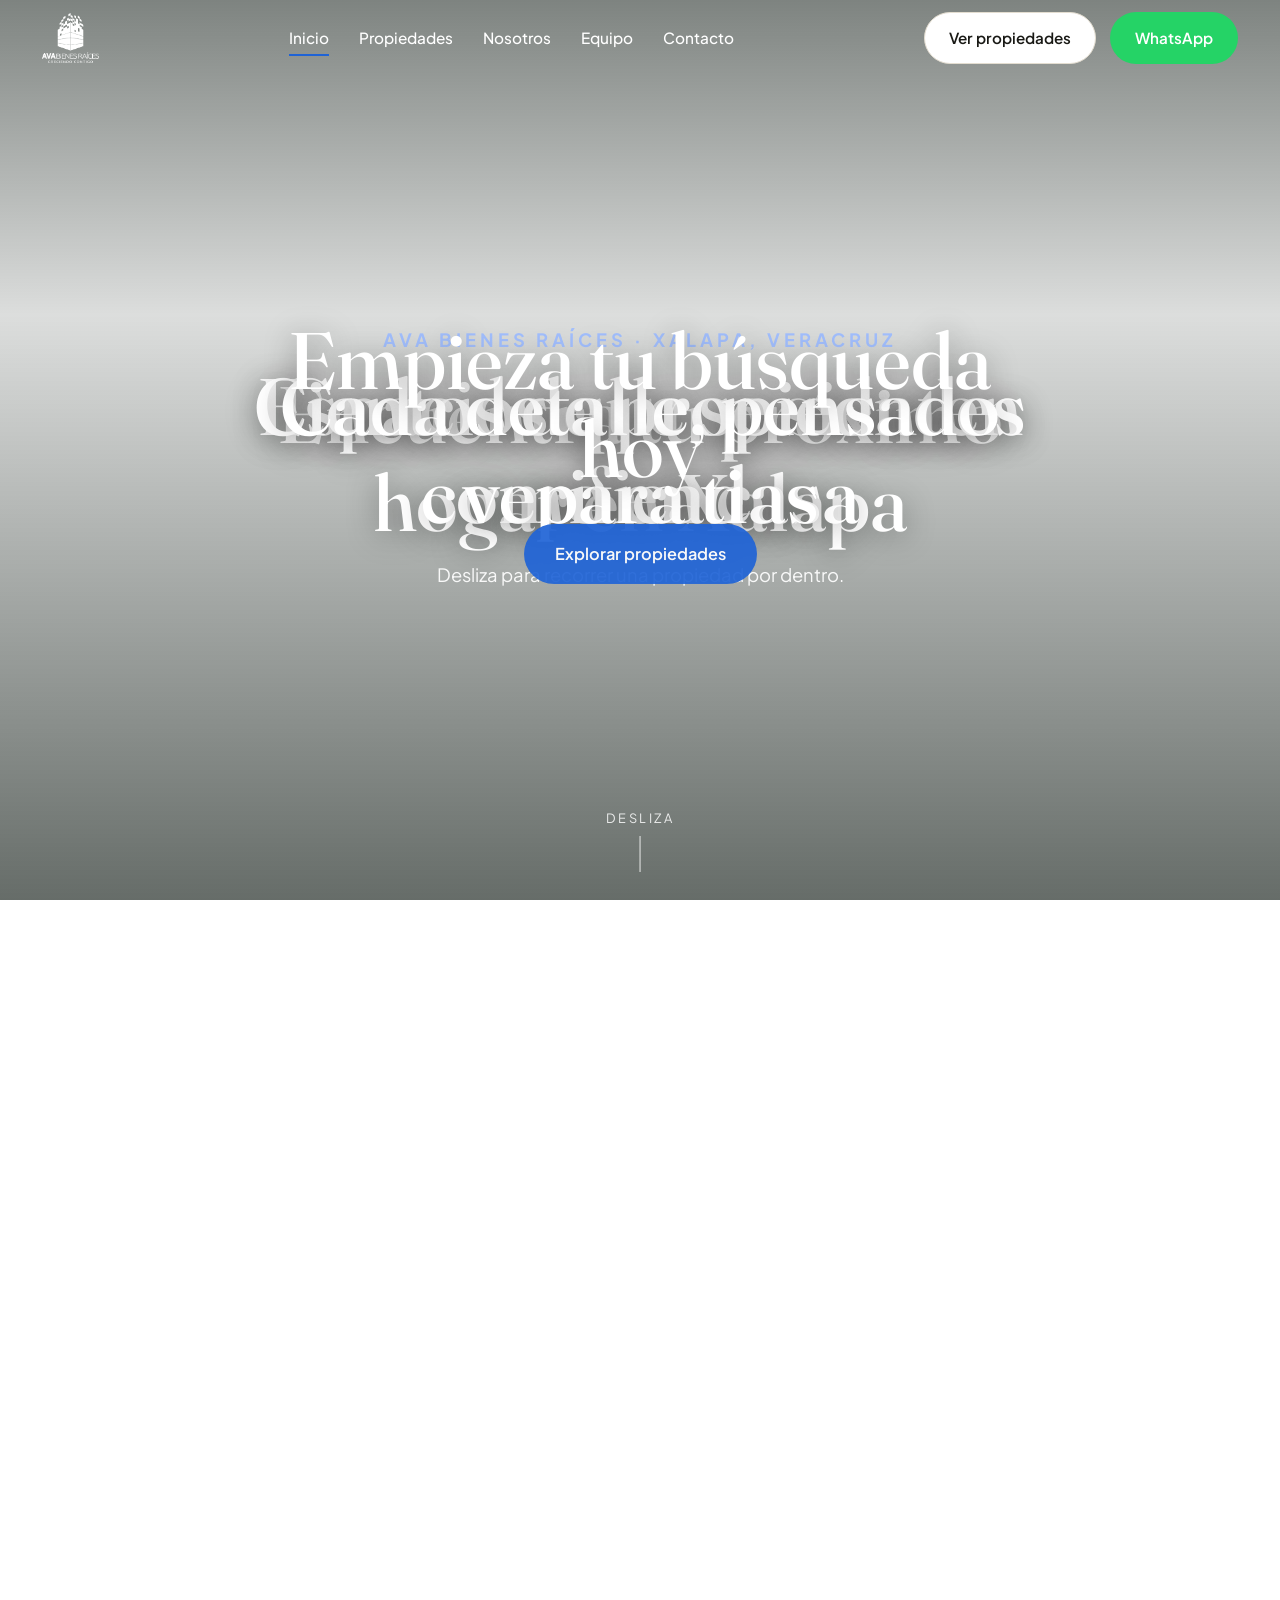
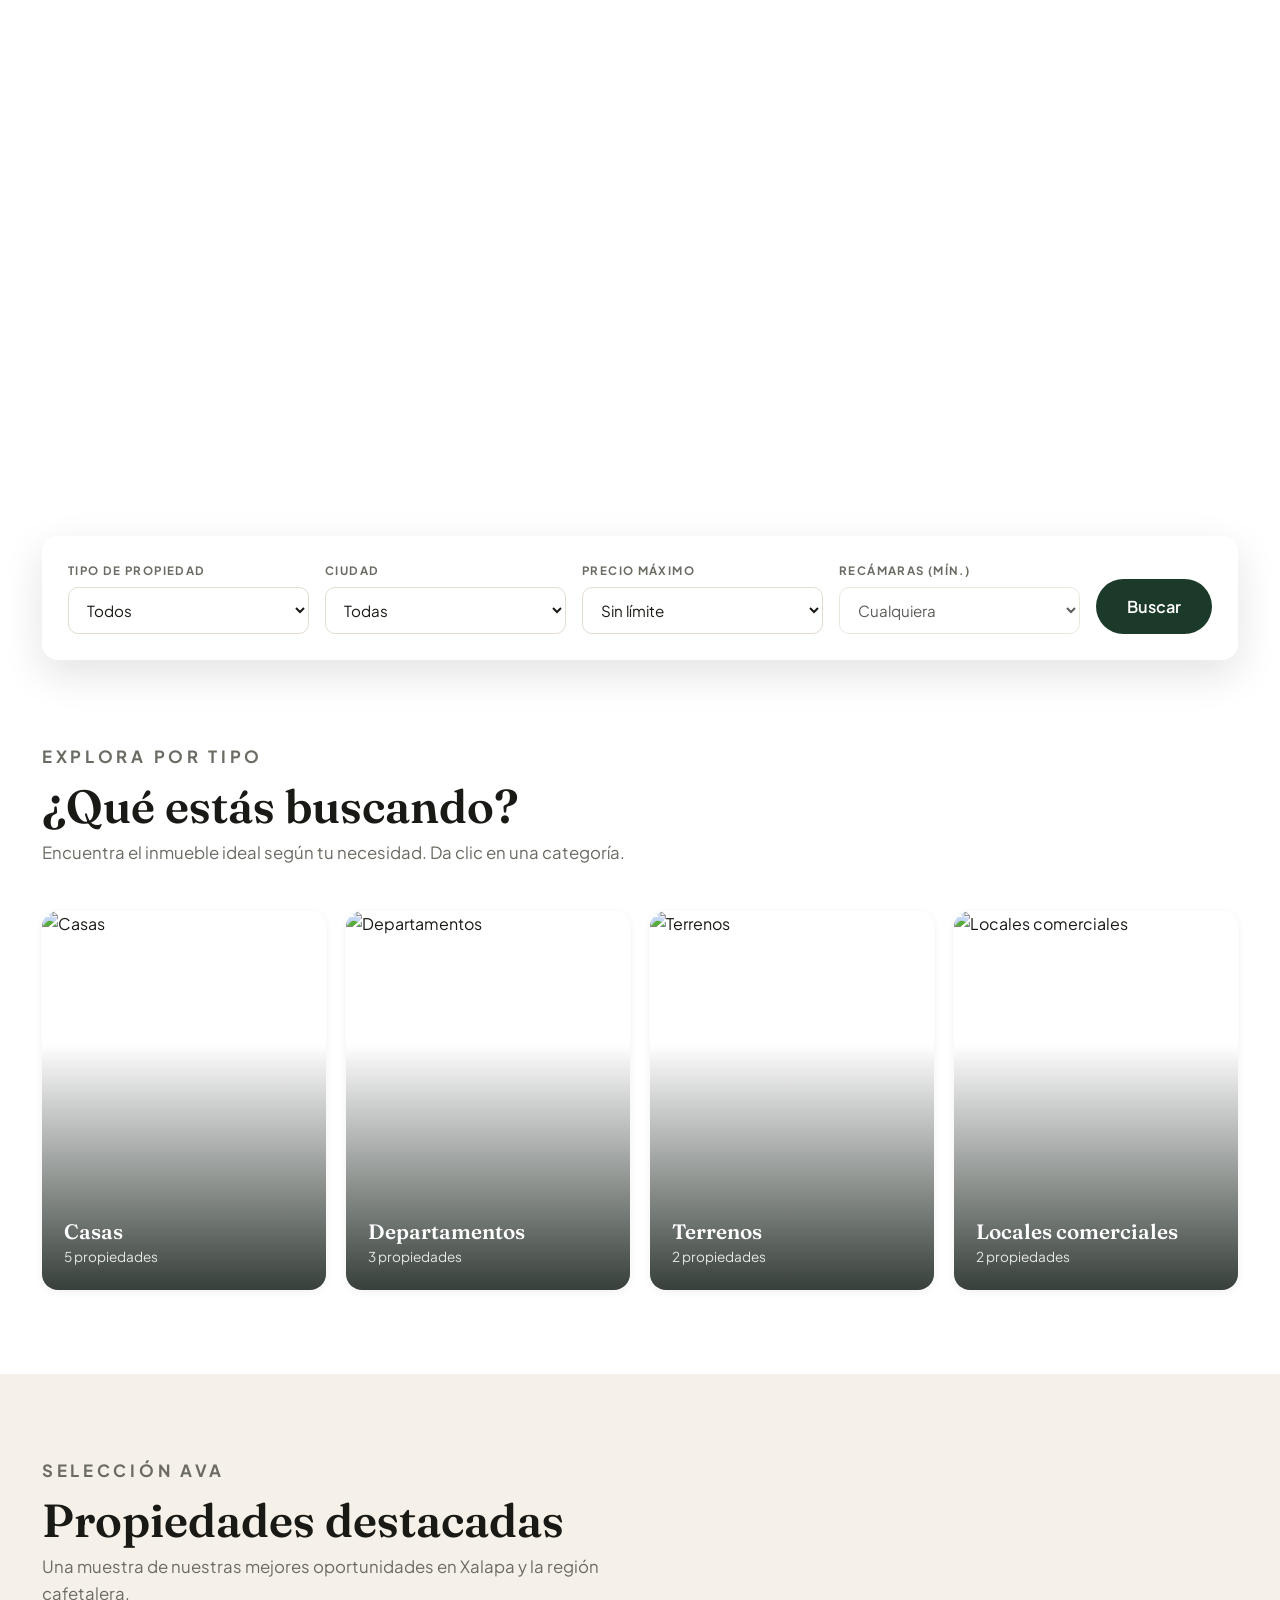
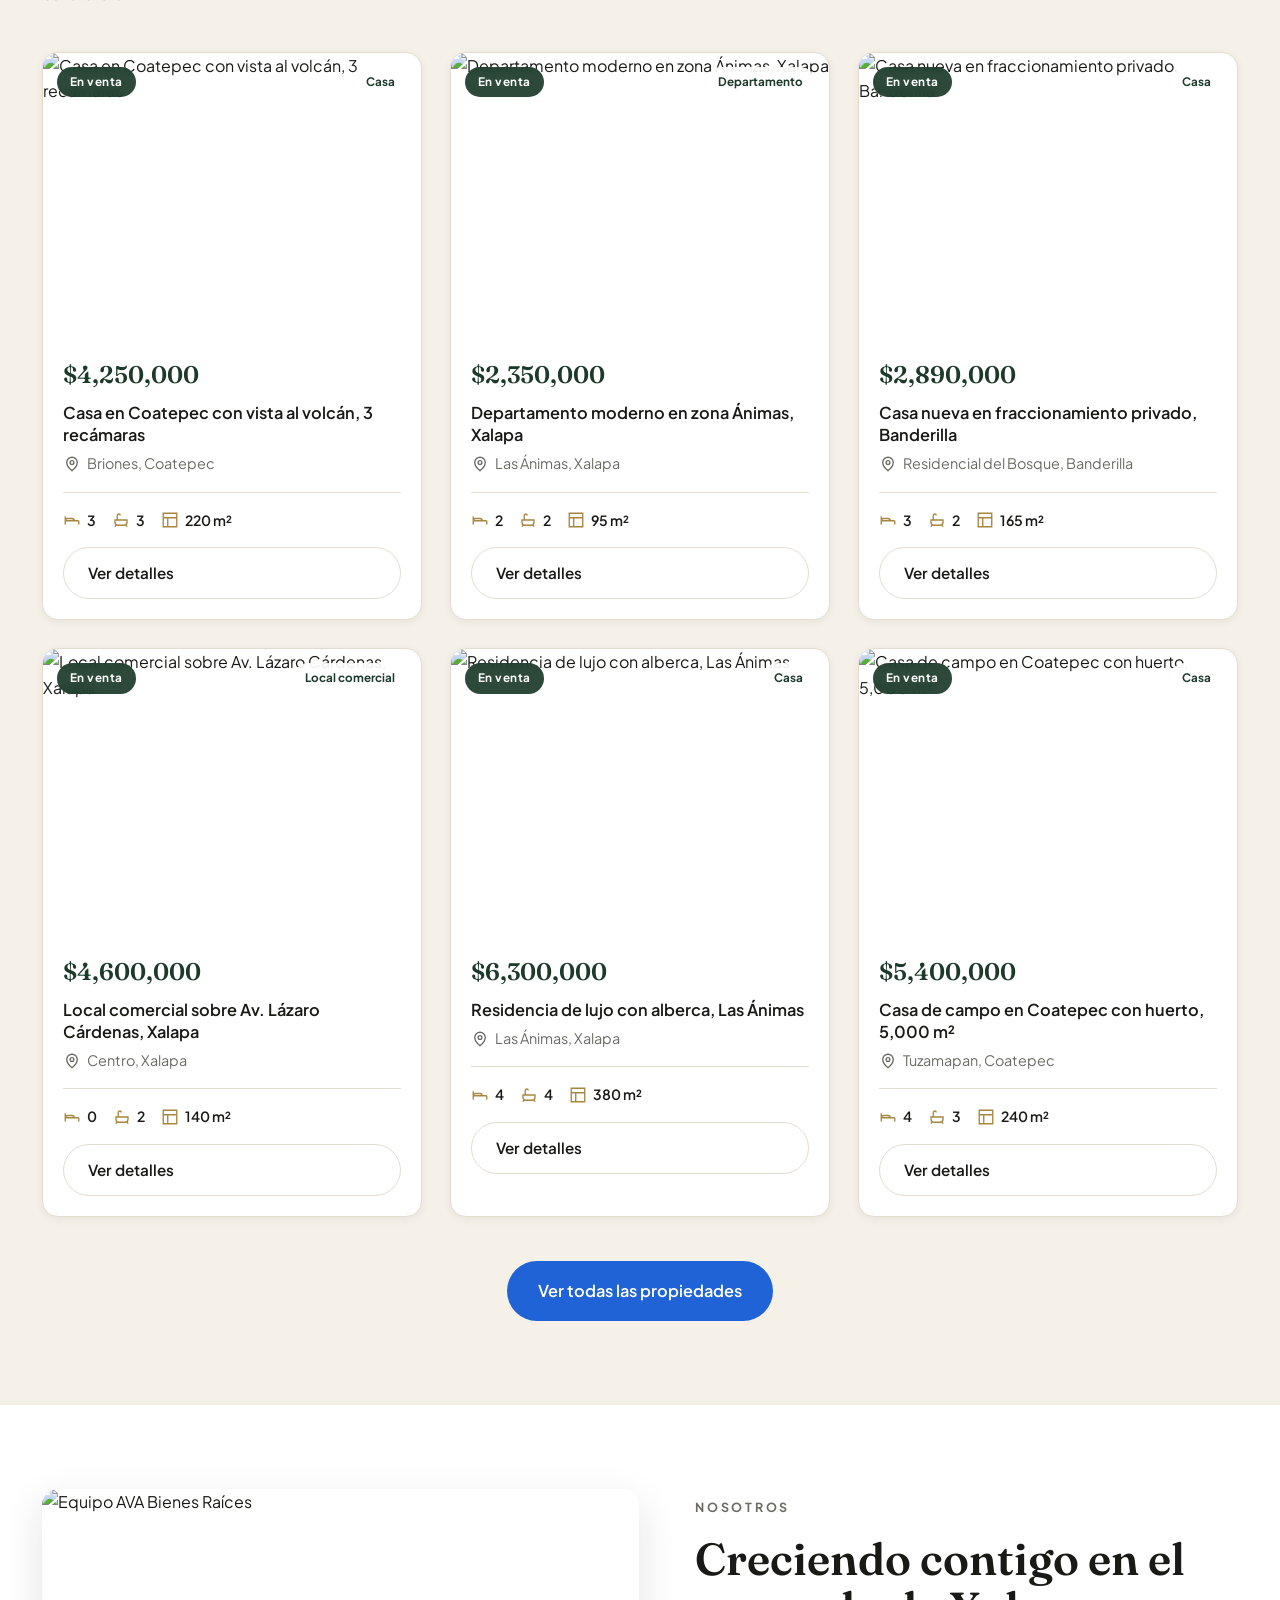
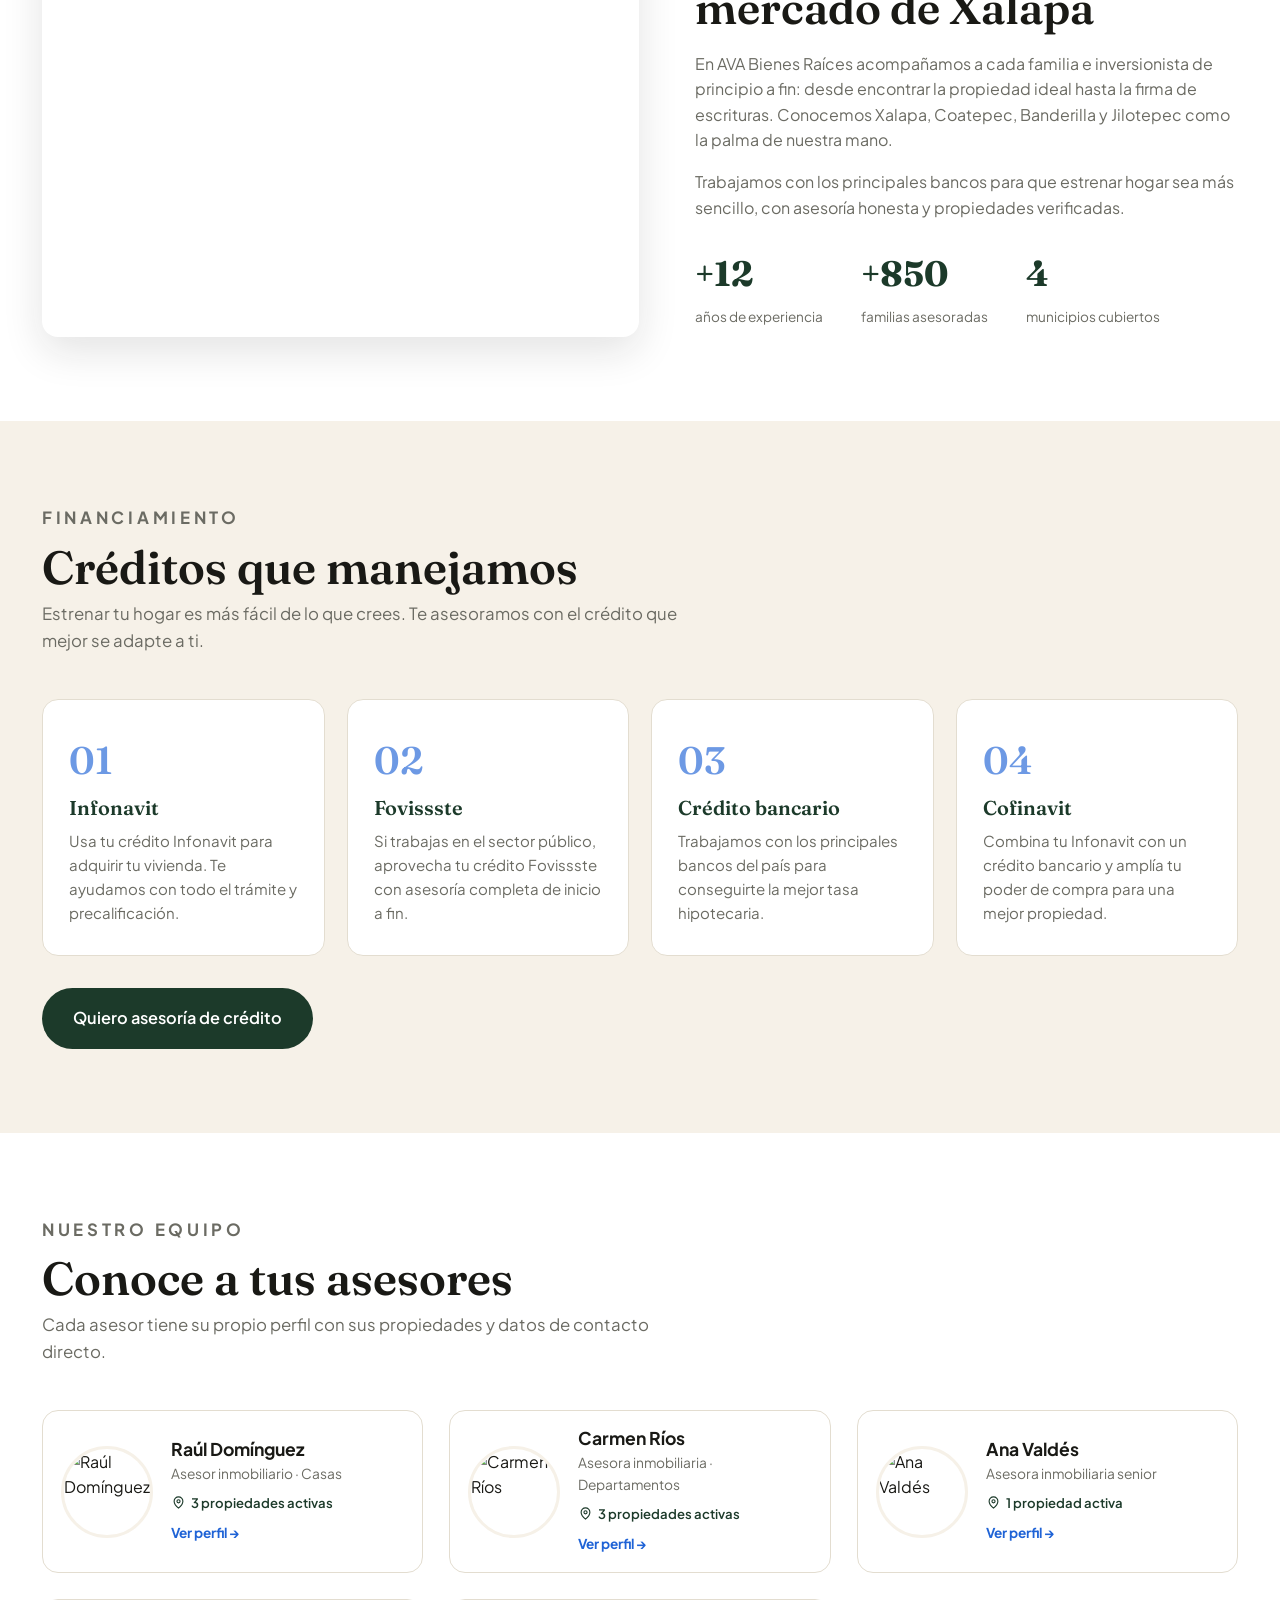
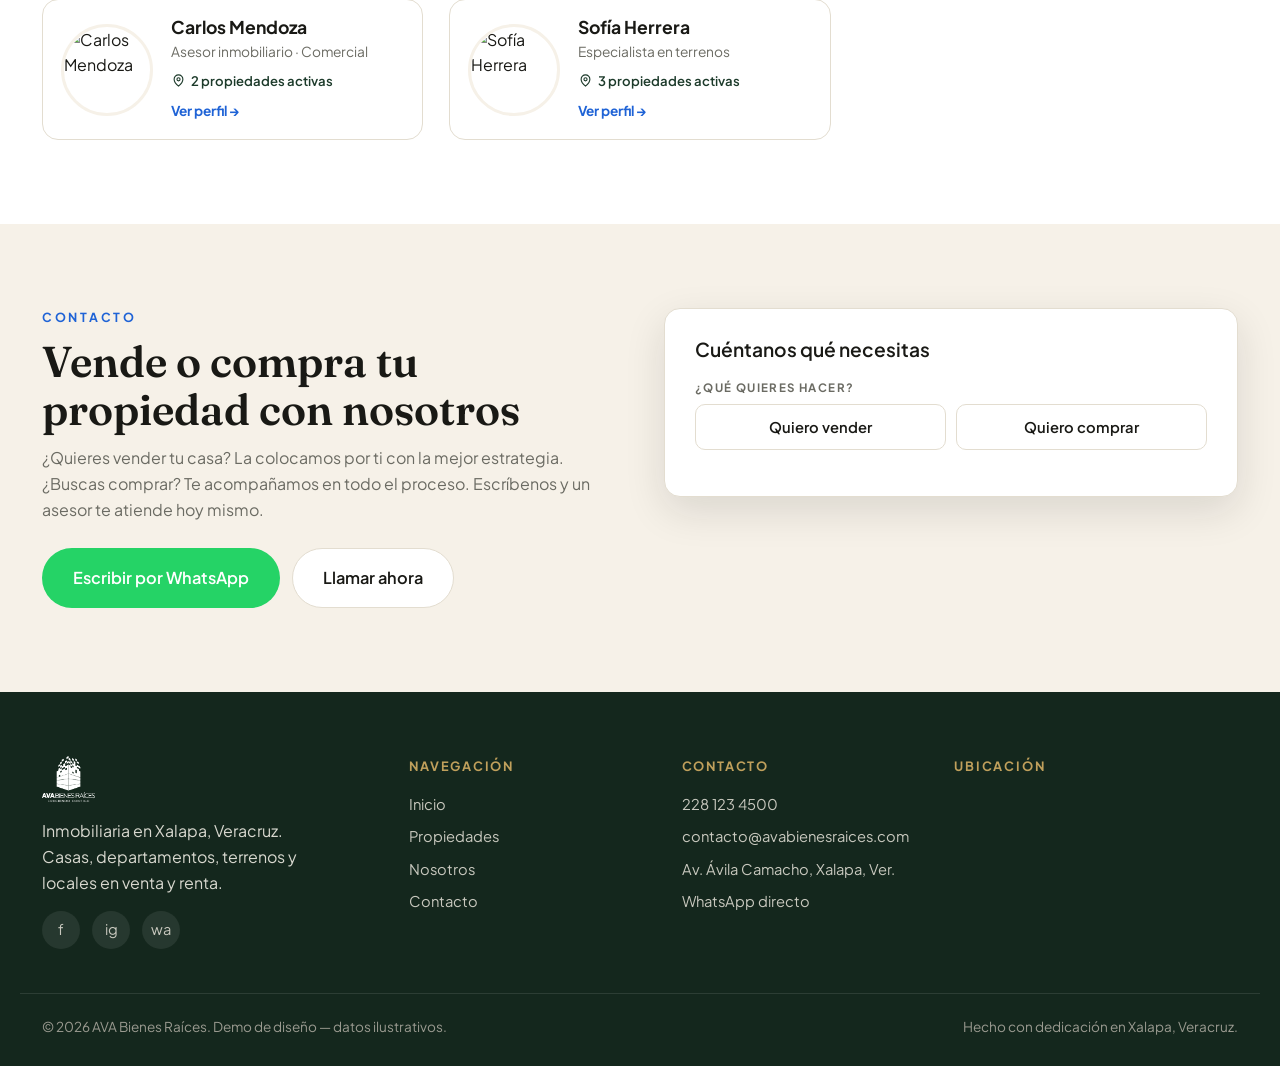
==== commit f14f5cbf: "Logo color/blanco según fondo, acentos en azul, hero centrado y vCard rediseñada estilo tarjeta con " ====
--- a/index.html
+++ b/index.html
@@ -17,7 +17,8 @@
   <header class="site-header">
     <div class="container nav">
       <a href="index.html" class="brand">
-        <img src="img/logo.png" alt="AVA Bienes Raíces" class="brand__logo">
+        <img src="img/logo-color.png" alt="AVA Bienes Raíces" class="brand__logo brand__logo--color">
+        <img src="img/logo-white.png" alt="AVA Bienes Raíces" class="brand__logo brand__logo--white">
       </a>
       <nav class="nav__links">
         <a href="index.html" class="active">Inicio</a>
@@ -243,7 +244,8 @@
     <div class="container footer__grid">
       <div>
         <a href="index.html" class="brand">
-          <img src="img/logo.png" alt="AVA Bienes Raíces" class="brand__logo">
+          <img src="img/logo-color.png" alt="AVA Bienes Raíces" class="brand__logo brand__logo--color">
+        <img src="img/logo-white.png" alt="AVA Bienes Raíces" class="brand__logo brand__logo--white">
         </a>
         <p style="margin-top:16px; max-width:280px;">Inmobiliaria en Xalapa, Veracruz. Casas, departamentos, terrenos y locales en venta y renta.</p>
         <div class="footer__socials">
--- a/css/styles.css
+++ b/css/styles.css
@@ -8,6 +8,8 @@
   --forest-2: #2e5a3e;
   --gold: #c0a05c;
   --gold-dark: #a8863f;
+  --blue: #1f63d6;
+  --blue-dark: #123a86;
   --cream: #f6f1e8;
   --cream-2: #efe7d8;
   --ink: #191915;
@@ -48,7 +50,7 @@
 
 .eyebrow {
   font-size: 0.78rem; letter-spacing: 0.22em; text-transform: uppercase;
-  color: var(--gold-dark); font-weight: 700;
+  color: var(--blue); font-weight: 700;
 }
 
 .section { padding: 84px 0; }
@@ -67,8 +69,10 @@
 .btn:hover { transform: translateY(-2px); }
 .btn--primary { background: var(--forest); color: #fff; }
 .btn--primary:hover { background: var(--forest-2); }
-.btn--gold { background: var(--gold); color: var(--forest); }
-.btn--gold:hover { background: var(--gold-dark); color: #fff; }
+.btn--gold { background: var(--blue); color: #fff; }
+.btn--gold:hover { background: var(--blue-dark); color: #fff; }
+.btn--blue { background: var(--blue); color: #fff; }
+.btn--blue:hover { background: var(--blue-dark); }
 .btn--ghost { border-color: var(--line); color: var(--ink); background: #fff; }
 .btn--wa { background: var(--whatsapp); color: #fff; }
 .btn--wa:hover { background: #1da851; }
@@ -83,12 +87,14 @@
 }
 .site-header.scrolled { background: rgba(255,255,255,.96); box-shadow: var(--shadow-sm); backdrop-filter: blur(8px); }
 .nav { display: flex; align-items: center; justify-content: space-between; height: 76px; }
-.brand { display: inline-flex; align-items: center; gap: 12px; font-family: var(--font-display); font-weight: 600; }
-.brand__logo { height: 54px; width: auto; display: block; }
-/* Logo en blanco sobre fondos oscuros (hero sin scroll y footer) */
-.site-header:not(.scrolled) .brand__logo,
-.footer .brand__logo { filter: brightness(0) invert(1); }
-.footer .brand__logo { height: 48px; }
+.brand { display: inline-flex; align-items: center; gap: 12px; }
+.brand__logo { height: 50px; width: auto; display: block; }
+.brand__logo--white { display: none; }
+/* Sobre fondos oscuros (hero sin scroll y footer) usa la versión blanca */
+.site-header:not(.scrolled) .brand__logo--color { display: none; }
+.site-header:not(.scrolled) .brand__logo--white { display: block; }
+.footer .brand__logo--color { display: none; }
+.footer .brand__logo--white { display: block; height: 46px; }
 .brand__mark {
   width: 42px; height: 42px; border-radius: 11px;
   background: var(--forest); color: var(--gold);
@@ -101,7 +107,7 @@
 
 .nav__links { display: flex; align-items: center; gap: 30px; }
 .nav__links a { font-weight: 500; font-size: .96rem; position: relative; padding: 4px 0; }
-.nav__links a::after { content: ""; position: absolute; left: 0; bottom: -2px; width: 0; height: 2px; background: var(--gold); transition: width .25s; }
+.nav__links a::after { content: ""; position: absolute; left: 0; bottom: -2px; width: 0; height: 2px; background: var(--blue); transition: width .25s; }
 .nav__links a:hover::after, .nav__links a.active::after { width: 100%; }
 .nav__cta { display: flex; align-items: center; gap: 14px; }
 
@@ -125,11 +131,11 @@
   position: absolute; inset: 0; z-index: 5; color: #fff;
 }
 .hero__caption {
-  position: absolute; left: 0; right: 0; bottom: 16vh; padding: 0 22px;
-  text-align: center;
+  position: absolute; left: 0; right: 0; top: 50%; transform: translateY(-50%);
+  padding: 0 22px; text-align: center;
 }
 .hero__caption > * { max-width: 820px; margin-inline: auto; }
-.hero__caption .eyebrow { color: var(--gold); margin-bottom: 16px; }
+.hero__caption .eyebrow { color: #9dbcff; margin-bottom: 16px; }
 .hero__caption h1 { font-size: clamp(2.4rem, 6.5vw, 5rem); font-weight: 500; text-shadow: 0 4px 30px rgba(0,0,0,.4); }
 .hero__caption p { font-size: 1.15rem; margin-top: 14px; opacity: .92; }
 .hero__scrollhint { position: absolute; bottom: 28px; left: 50%; transform: translateX(-50%); z-index: 6; color: #fff; font-size: .8rem; letter-spacing: .2em; text-transform: uppercase; opacity: .85; }
@@ -268,13 +274,13 @@
 .cat-card__overlay h3 { font-size: 1.3rem; font-weight: 600; }
 .cat-card__overlay span { font-size: .85rem; opacity: .85; margin-top: 2px; }
 .cat-card::after { content: "→"; position: absolute; top: 16px; right: 16px; width: 38px; height: 38px; background: rgba(255,255,255,.18); border-radius: 50%; display: grid; place-items: center; color: #fff; backdrop-filter: blur(4px); transition: background .25s, transform .25s; }
-.cat-card:hover::after { background: var(--gold); transform: translateX(3px); }
+.cat-card:hover::after { background: var(--blue); transform: translateX(3px); }
 
 /* ---------- Créditos ---------- */
 .credits-grid { display: grid; grid-template-columns: repeat(4, 1fr); gap: 22px; }
 .credit-card { background: #fff; border: 1px solid var(--line); border-radius: var(--radius); padding: 30px 26px; position: relative; overflow: hidden; transition: transform .25s, box-shadow .25s; }
 .credit-card:hover { transform: translateY(-6px); box-shadow: var(--shadow-md); }
-.credit-card__num { font-family: var(--font-display); font-size: 2.4rem; color: var(--gold); opacity: .55; font-weight: 600; }
+.credit-card__num { font-family: var(--font-display); font-size: 2.4rem; color: var(--blue); opacity: .65; font-weight: 600; }
 .credit-card h3 { font-size: 1.25rem; margin: 6px 0 10px; color: var(--forest); }
 .credit-card p { color: var(--muted); font-size: .94rem; }
 
@@ -289,7 +295,7 @@
 .team-card__role { color: var(--muted); font-size: .86rem; }
 .team-card__count { color: var(--forest); font-size: .82rem; font-weight: 600; display: flex; align-items: center; gap: 5px; margin-top: 4px; }
 .team-card__count .icon { width: 15px; height: 15px; }
-.team-card__link { color: var(--gold-dark); font-weight: 700; font-size: .85rem; margin-top: 6px; }
+.team-card__link { color: var(--blue); font-weight: 700; font-size: .85rem; margin-top: 6px; }
 
 /* ---------- Contacto moderno ---------- */
 .contact-wrap { display: grid; grid-template-columns: 1fr 1fr; gap: 48px; align-items: start; }
@@ -315,28 +321,81 @@
 .contact-step.show { display: block; animation: fadeStep .35s ease; }
 @keyframes fadeStep { from { opacity: 0; transform: translateY(8px); } to { opacity: 1; transform: none; } }
 
-/* ---------- vCard vendedor ---------- */
-.vendor-page { padding-top: 96px; }
-.vendor-layout { display: grid; grid-template-columns: 380px 1fr; gap: 44px; align-items: start; padding-top: 36px; padding-bottom: 40px; }
-.vcard { background: #fff; border: 1px solid var(--line); border-radius: var(--radius); overflow: hidden; box-shadow: var(--shadow-md); position: sticky; top: 96px; }
-.vcard__cover { height: 110px; background: linear-gradient(120deg, var(--forest), var(--forest-2)); position: relative; }
-.vcard__cover::after { content: ""; position: absolute; inset: 0; background: radial-gradient(circle at 80% 20%, rgba(192,160,92,.5), transparent 60%); }
-.vcard__body { padding: 0 26px 26px; text-align: center; margin-top: -56px; }
-.vcard__photo { width: 112px; height: 112px; border-radius: 50%; overflow: hidden; margin: 0 auto 14px; border: 4px solid #fff; box-shadow: var(--shadow-sm); }
-.vcard__photo img { width: 100%; height: 100%; object-fit: cover; }
-.vcard__body h1 { font-size: 1.6rem; }
-.vcard__role { color: var(--gold-dark); font-weight: 600; font-size: .92rem; margin-top: 2px; }
-.vcard__bio { color: var(--muted); font-size: .92rem; margin: 14px 0 20px; text-align: left; }
-.vcard__actions { display: flex; gap: 10px; margin-bottom: 20px; }
-.vcard__actions .btn { flex: 1; justify-content: center; }
-.vcard__contacts { text-align: left; border-top: 1px solid var(--line); }
-.vc-row { display: flex; justify-content: space-between; align-items: center; padding: 13px 2px; border-bottom: 1px solid var(--line); font-size: .9rem; }
-.vc-row span { color: var(--muted); }
-.vc-row b { color: var(--ink); font-weight: 600; }
-.vc-row:hover b { color: var(--gold-dark); }
-.vcard__save { display: block; margin-top: 18px; background: var(--gold); color: var(--forest); text-align: center; padding: 14px; border-radius: 999px; font-weight: 700; transition: background .2s, color .2s; }
-.vcard__save:hover { background: var(--gold-dark); color: #fff; }
-.vendor-props-title { font-size: clamp(1.5rem, 3vw, 2.1rem); margin-bottom: 24px; }
+/* ===========================================================
+   vCard de vendedor — tarjeta individual (estilo referencia)
+   =========================================================== */
+.vc-page {
+  min-height: 100vh; background: #eaeef3;
+  background-image: radial-gradient(circle at 20% 0%, #dfe6ef, #eaeef3 60%);
+  display: flex; justify-content: center; padding: 26px 14px 50px;
+}
+.vc { width: 100%; max-width: 440px; background: #fff; border-radius: 26px; overflow: hidden; box-shadow: 0 30px 70px rgba(15, 30, 55, .28); }
+
+/* Top oscuro con marca + hero del agente */
+.vc__topbar { background: var(--blue-dark); color: #fff; display: flex; justify-content: space-between; align-items: center; padding: 12px 18px; font-size: .78rem; }
+.vc__topbar img { height: 26px; filter: brightness(0) invert(1); }
+.vc__topbar a { background: rgba(255,255,255,.15); padding: 7px 14px; border-radius: 999px; font-weight: 600; }
+
+.vc__hero { position: relative; height: 280px; }
+.vc__hero img { width: 100%; height: 100%; object-fit: cover; }
+.vc__hero::after { content: ""; position: absolute; inset: 0; background: linear-gradient(180deg, rgba(18,30,50,.1) 30%, rgba(13,24,40,.92) 100%); }
+.vc__badge-live { position: absolute; top: 14px; left: 14px; z-index: 2; background: var(--blue); color: #fff; font-size: .72rem; font-weight: 700; padding: 5px 12px; border-radius: 999px; display: flex; align-items: center; gap: 6px; }
+.vc__badge-live::before { content: ""; width: 7px; height: 7px; border-radius: 50%; background: #7dff9b; box-shadow: 0 0 0 0 rgba(125,255,155,.7); animation: live 1.6s infinite; }
+@keyframes live { 0%{box-shadow:0 0 0 0 rgba(125,255,155,.6);} 100%{box-shadow:0 0 0 8px rgba(125,255,155,0);} }
+.vc__hero-info { position: absolute; bottom: 16px; left: 18px; right: 18px; z-index: 2; color: #fff; }
+.vc__hero-info .vc__eyebrow { font-size: .72rem; letter-spacing: .18em; text-transform: uppercase; color: #9dbcff; font-weight: 700; }
+.vc__hero-info h1 { font-size: 1.7rem; line-height: 1.1; margin-top: 4px; }
+
+.vc__body { padding: 20px; }
+.vc__intro { color: var(--muted); font-size: .94rem; margin-bottom: 16px; }
+.vc__intro b { color: var(--ink); }
+
+/* Botones principales */
+.vc__cta { display: grid; grid-template-columns: 1fr 1fr; gap: 10px; }
+.vc__cta .btn { justify-content: center; }
+
+/* Badges de confianza */
+.vc__trust { display: grid; grid-template-columns: repeat(4, 1fr); gap: 8px; margin: 18px 0; }
+.vc__trust div { text-align: center; border: 1px solid var(--line); border-radius: 12px; padding: 10px 4px; font-size: .68rem; color: var(--muted); font-weight: 600; }
+.vc__trust b { display: block; color: var(--blue); font-size: 1.05rem; margin-bottom: 2px; }
+
+/* Accesos rápidos (iconos) */
+.vc__quick { display: grid; grid-template-columns: repeat(4, 1fr); gap: 8px; margin-bottom: 20px; }
+.vc__quick a { display: flex; flex-direction: column; align-items: center; gap: 6px; padding: 12px 4px; border: 1px solid var(--line); border-radius: 14px; font-size: .72rem; font-weight: 600; color: var(--ink); transition: border-color .2s, transform .2s; }
+.vc__quick a:hover { border-color: var(--blue); transform: translateY(-2px); }
+.vc__quick .vc__ico { width: 40px; height: 40px; border-radius: 50%; display: grid; place-items: center; color: #fff; }
+.vc__ico--call { background: var(--blue); }
+.vc__ico--wa { background: var(--whatsapp); }
+.vc__ico--mail { background: #6b7785; }
+.vc__ico--save { background: var(--forest); }
+.vc__quick svg { width: 20px; height: 20px; stroke: #fff; fill: none; stroke-width: 1.9; }
+
+/* Stats */
+.vc__stats { display: grid; grid-template-columns: repeat(3, 1fr); border: 1px solid var(--line); border-radius: 16px; overflow: hidden; margin-bottom: 22px; }
+.vc__stats div { text-align: center; padding: 16px 6px; border-right: 1px solid var(--line); }
+.vc__stats div:last-child { border-right: 0; }
+.vc__stats b { display: block; font-family: var(--font-display); font-size: 1.5rem; color: var(--blue-dark); }
+.vc__stats span { font-size: .72rem; color: var(--muted); }
+
+.vc__section-label { font-size: .72rem; letter-spacing: .16em; text-transform: uppercase; color: var(--blue); font-weight: 700; margin-bottom: 6px; }
+.vc__h3 { font-size: 1.25rem; margin-bottom: 14px; }
+.vc__about p { color: var(--muted); font-size: .94rem; margin-bottom: 22px; }
+
+/* Propiedades del vendedor (tipo "trabajos recientes") */
+.vc__props { display: flex; flex-direction: column; gap: 12px; }
+.vc-prop { display: flex; gap: 12px; border: 1px solid var(--line); border-radius: 16px; overflow: hidden; transition: transform .2s, box-shadow .2s; background: #fff; }
+.vc-prop:hover { transform: translateY(-3px); box-shadow: var(--shadow-md); }
+.vc-prop__img { position: relative; width: 116px; flex-shrink: 0; }
+.vc-prop__img img { width: 100%; height: 100%; object-fit: cover; }
+.vc-prop__img .badge { top: 8px; left: 8px; font-size: .64rem; padding: 4px 9px; }
+.vc-prop__info { padding: 12px 12px 12px 2px; display: flex; flex-direction: column; justify-content: center; }
+.vc-prop__price { font-family: var(--font-display); font-size: 1.15rem; color: var(--blue-dark); font-weight: 600; }
+.vc-prop__title { font-size: .86rem; font-weight: 600; line-height: 1.3; margin: 3px 0; }
+.vc-prop__loc { font-size: .78rem; color: var(--muted); }
+.vc-prop__arrow { margin-left: auto; align-self: center; padding-right: 14px; color: var(--blue); font-size: 1.2rem; }
+
+.vc__footer { text-align: center; font-size: .74rem; color: var(--muted); margin-top: 24px; }
+.vc__footer a { color: var(--blue); font-weight: 600; }
 
 /* ---------- Animaciones entrada ---------- */
 .reveal { opacity: 0; transform: translateY(30px); transition: opacity .7s ease, transform .7s ease; }
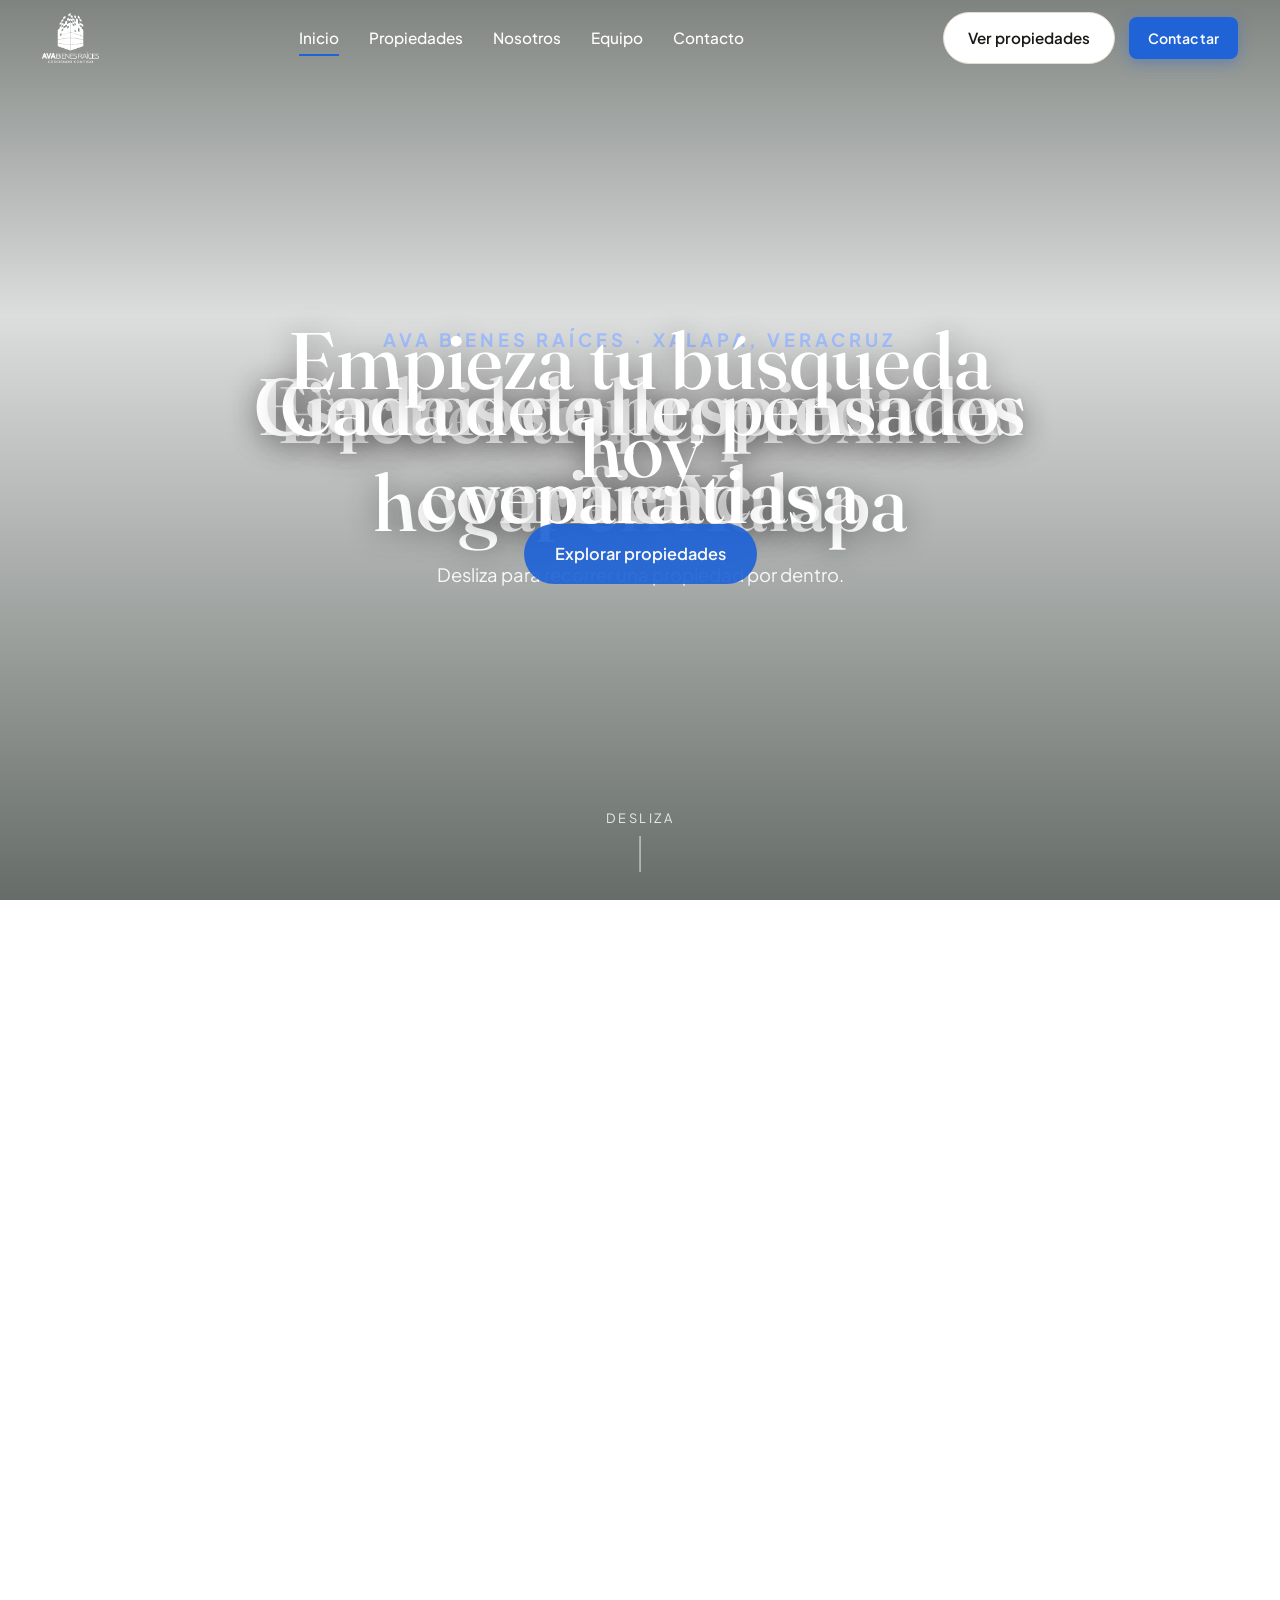
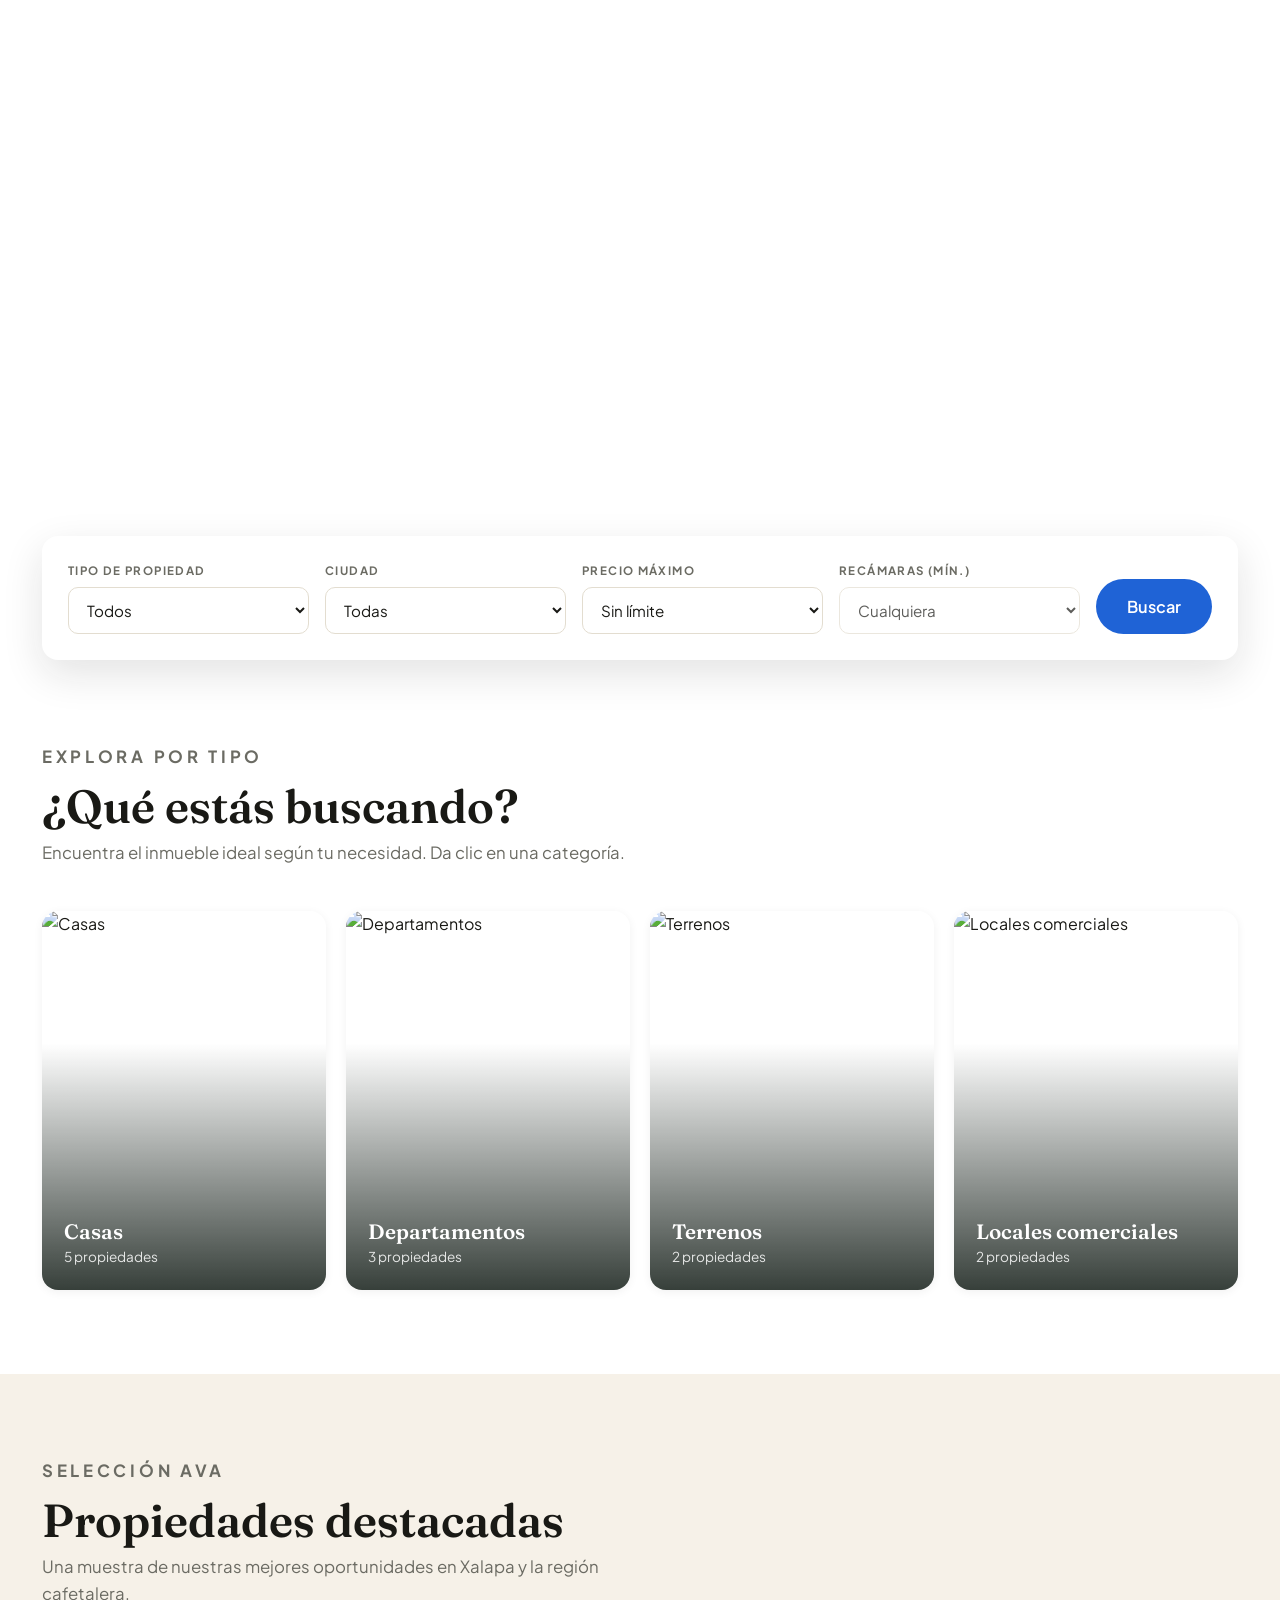
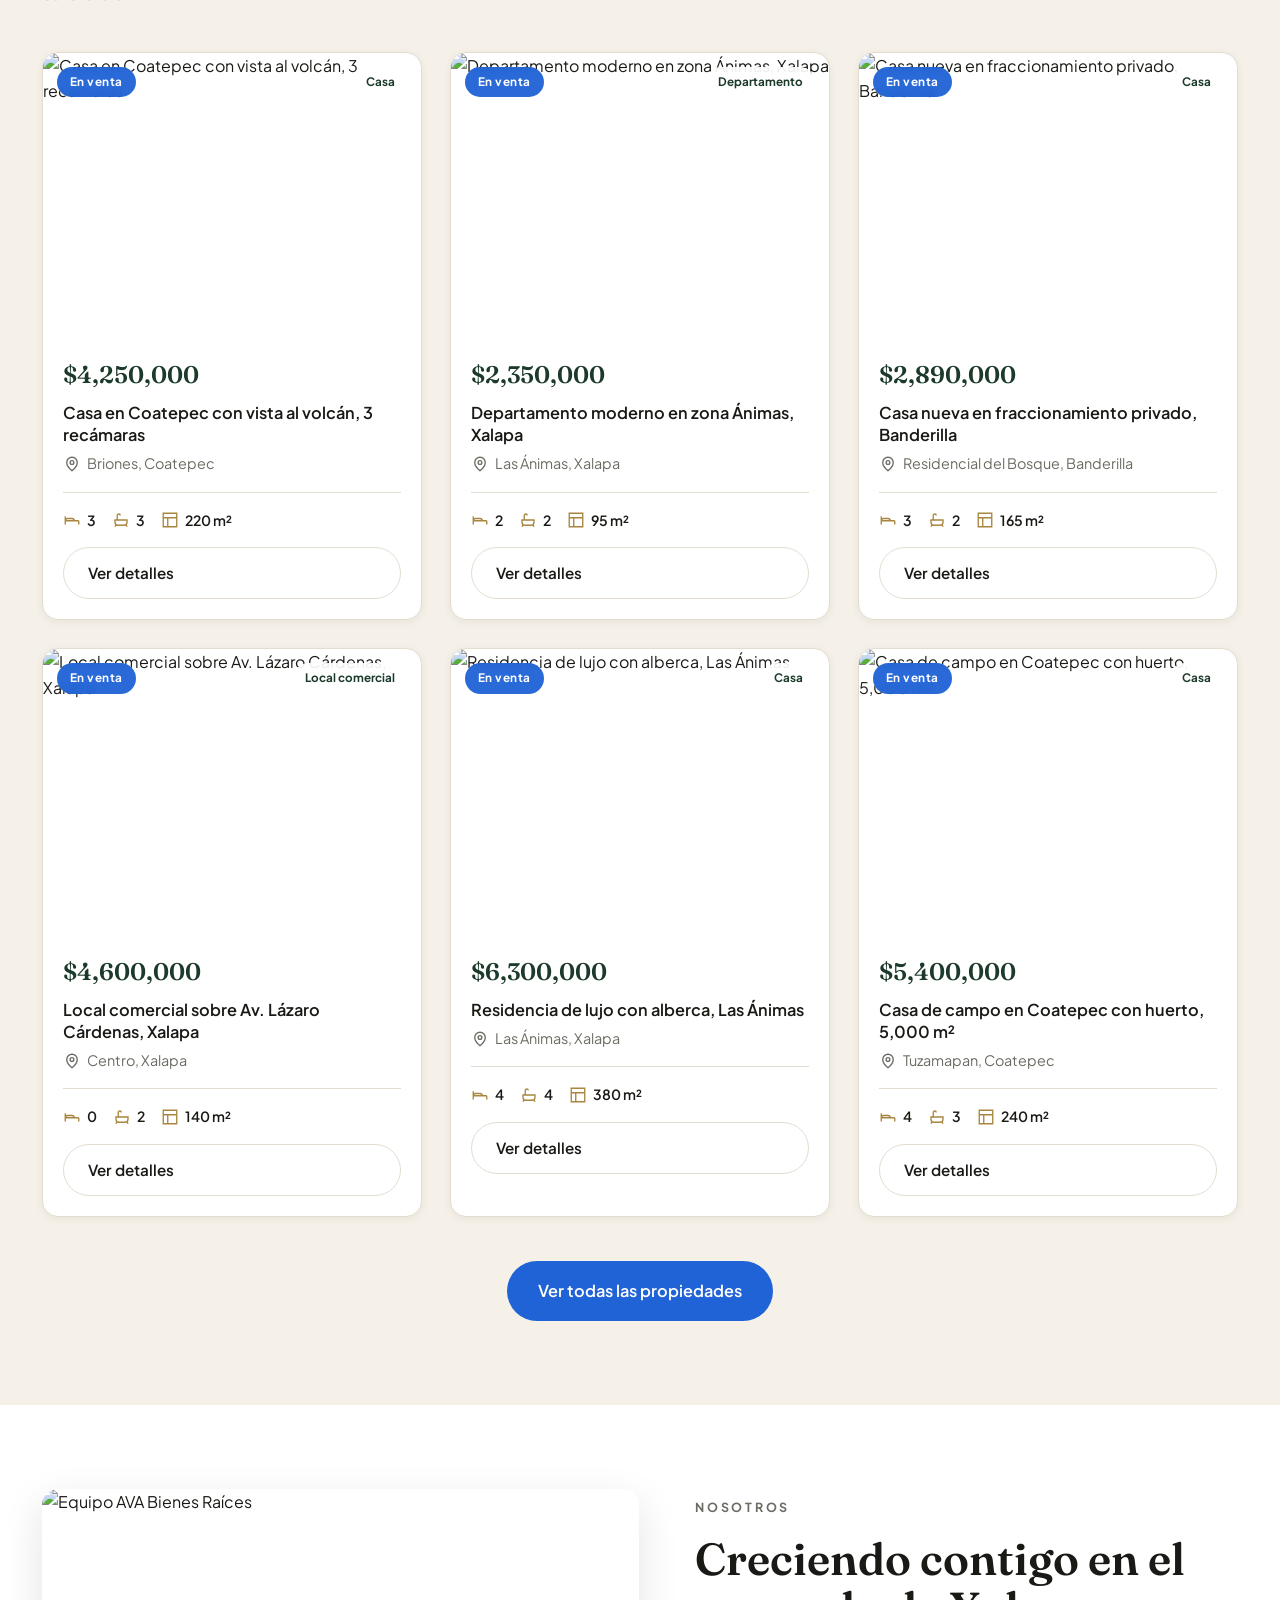
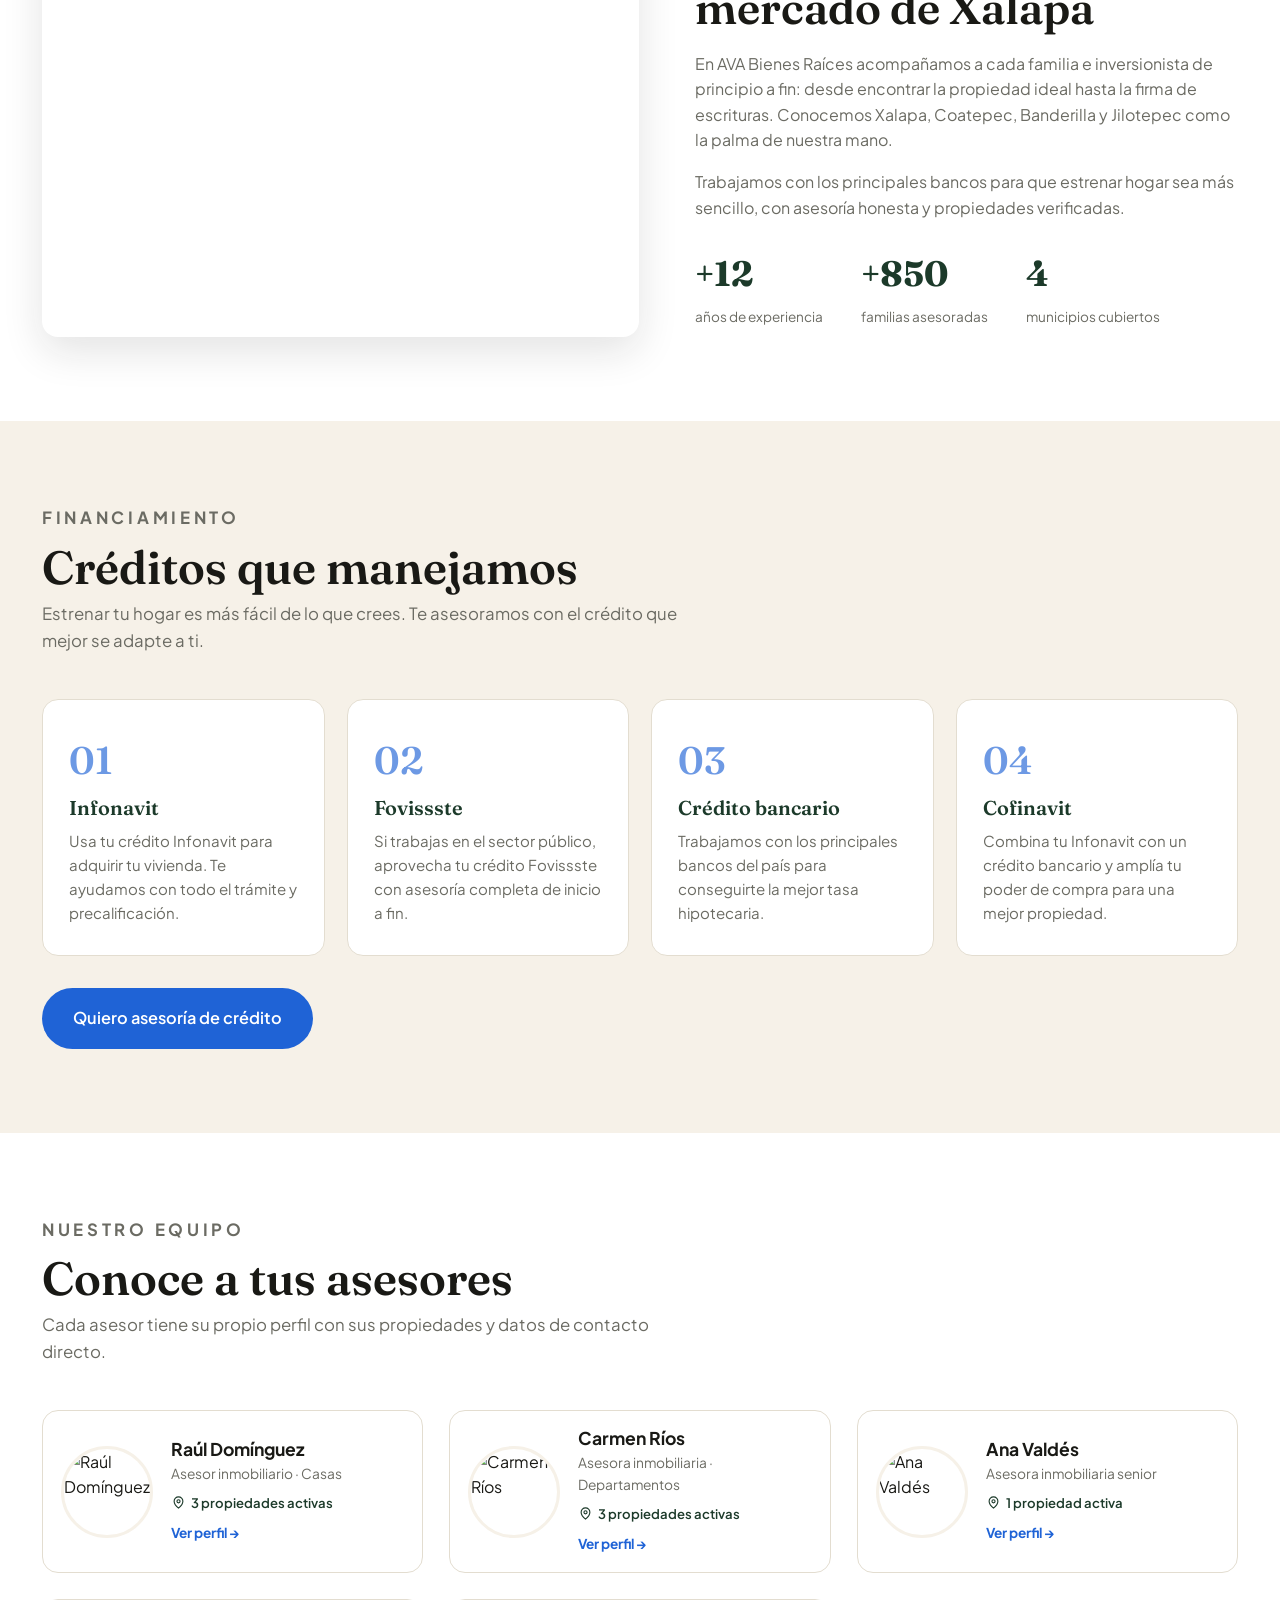
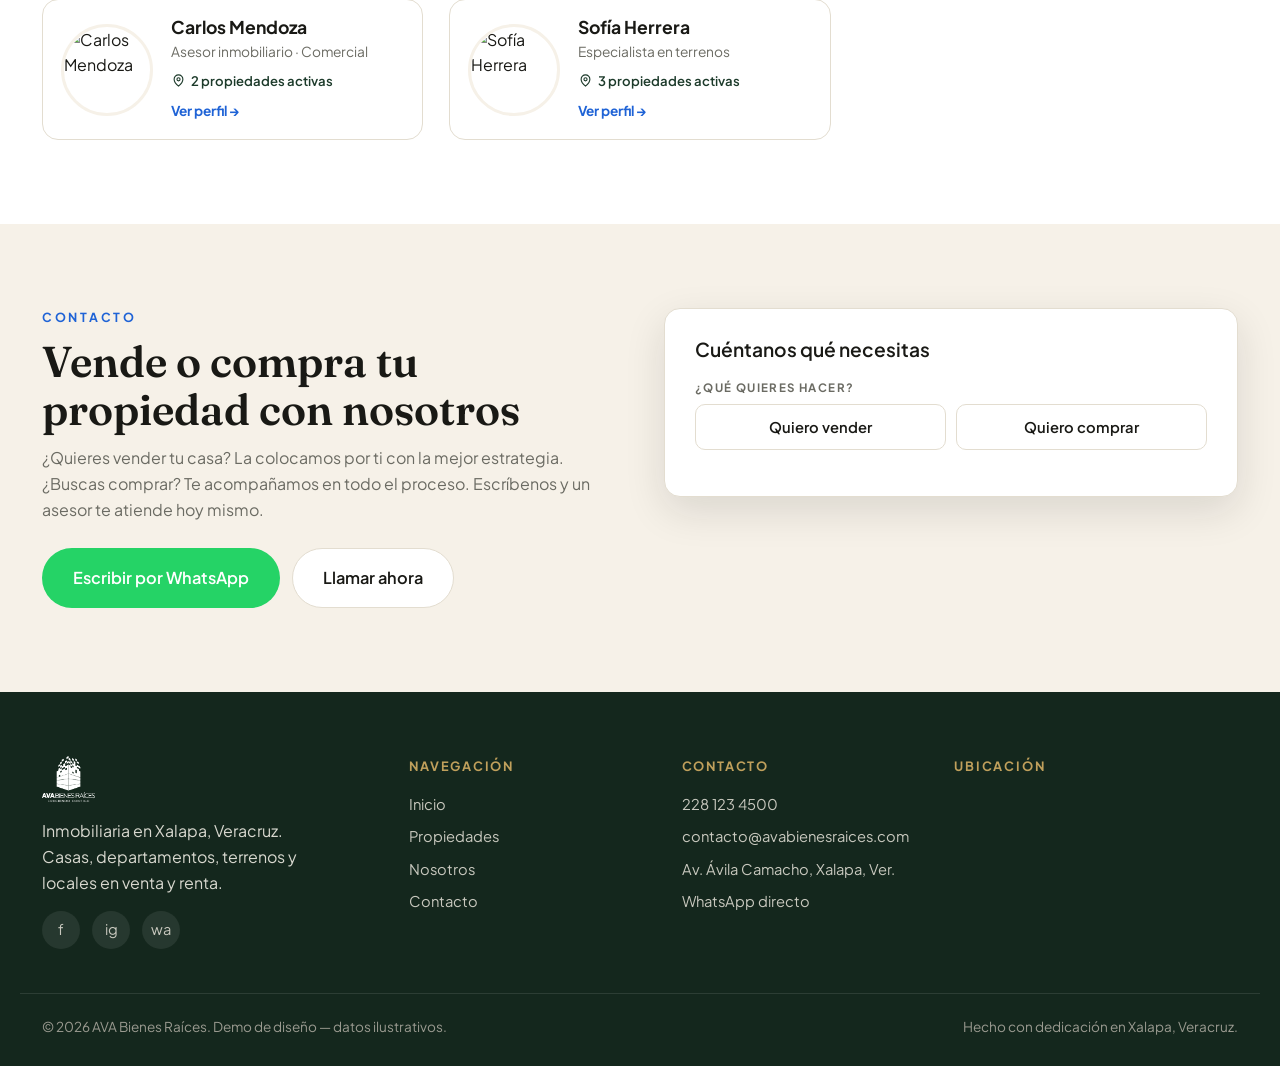
==== commit 94cc2790: "Botones verdes a azul, badge En venta azul, boton Contactar compacto en header, equipo con carrusel " ====
--- a/index.html
+++ b/index.html
@@ -29,7 +29,7 @@
       </nav>
       <div class="nav__cta">
         <a href="propiedades.html" class="btn btn--ghost">Ver propiedades</a>
-        <a href="https://wa.me/522281234500?text=Hola%2C%20me%20interesa%20conocer%20sus%20propiedades" class="btn btn--wa">WhatsApp</a>
+        <a href="https://wa.me/522281234500?text=Hola%2C%20me%20interesa%20conocer%20sus%20propiedades" class="btn btn--contact">Contactar</a>
         <button class="nav__toggle" aria-label="Menú"><span></span><span></span><span></span></button>
       </div>
     </div>
--- a/css/styles.css
+++ b/css/styles.css
@@ -67,8 +67,15 @@
   transition: transform .2s ease, background .2s ease, color .2s ease;
 }
 .btn:hover { transform: translateY(-2px); }
-.btn--primary { background: var(--forest); color: #fff; }
-.btn--primary:hover { background: var(--forest-2); }
+.btn--primary { background: var(--blue); color: #fff; }
+.btn--primary:hover { background: var(--blue-dark); }
+/* Botón "Contactar" del header: compacto, poco redondeado, estilizado */
+.btn--contact {
+  background: var(--blue); color: #fff; border-radius: 8px;
+  padding: 9px 18px; font-size: .88rem; letter-spacing: .01em;
+  box-shadow: 0 4px 14px rgba(31,99,214,.35);
+}
+.btn--contact:hover { background: var(--blue-dark); transform: translateY(-1px); }
 .btn--gold { background: var(--blue); color: #fff; }
 .btn--gold:hover { background: var(--blue-dark); color: #fff; }
 .btn--blue { background: var(--blue); color: #fff; }
@@ -171,7 +178,7 @@
   position: absolute; top: 14px; left: 14px; padding: 6px 13px; border-radius: 999px;
   font-size: .73rem; font-weight: 700; letter-spacing: .04em; color: #fff; backdrop-filter: blur(3px);
 }
-.badge--venta { background: rgba(28,58,42,.92); }
+.badge--venta { background: rgba(31,99,214,.95); }
 .badge--renta { background: rgba(192,160,92,.95); color: var(--forest); }
 .card__type { position: absolute; top: 14px; right: 14px; background: rgba(255,255,255,.92); color: var(--forest); padding: 6px 12px; border-radius: 999px; font-size: .73rem; font-weight: 700; }
 .card__body { padding: 20px; display: flex; flex-direction: column; flex: 1; }
@@ -314,7 +321,7 @@
   border-radius: var(--radius-sm); font-weight: 600; font-size: .92rem; transition: all .18s ease;
 }
 .choice__btn:hover { border-color: var(--gold); }
-.choice__btn.active { background: var(--forest); color: #fff; border-color: var(--forest); }
+.choice__btn.active { background: var(--blue); color: #fff; border-color: var(--blue); }
 
 /* Pasos que aparecen progresivamente */
 .contact-step { display: none; }
@@ -426,9 +433,16 @@
   .cat-grid { grid-template-columns: 1fr 1fr; gap: 12px; }
   .cat-card { aspect-ratio: 1/1; }
   .credits-grid { grid-template-columns: 1fr; }
-  .team-grid { grid-template-columns: 1fr; }
-  .team-card { gap: 14px; padding: 14px; }
-  .team-card__photo { width: 76px; height: 76px; }
+  /* Equipo en móvil: carrusel horizontal con scroll (no una lista larga) */
+  .team-grid {
+    display: flex; grid-template-columns: none; gap: 14px;
+    overflow-x: auto; scroll-snap-type: x mandatory;
+    margin: 0 -22px; padding: 4px 22px 14px; -webkit-overflow-scrolling: touch;
+  }
+  .team-grid::-webkit-scrollbar { height: 5px; }
+  .team-grid::-webkit-scrollbar-thumb { background: var(--line); border-radius: 4px; }
+  .team-card { flex: 0 0 84%; scroll-snap-align: start; gap: 14px; padding: 14px; }
+  .team-card__photo { width: 72px; height: 72px; }
   .contact-card { padding: 22px; }
   .vcard__actions { flex-direction: column; }
   .stats { flex-wrap: wrap; gap: 22px; }
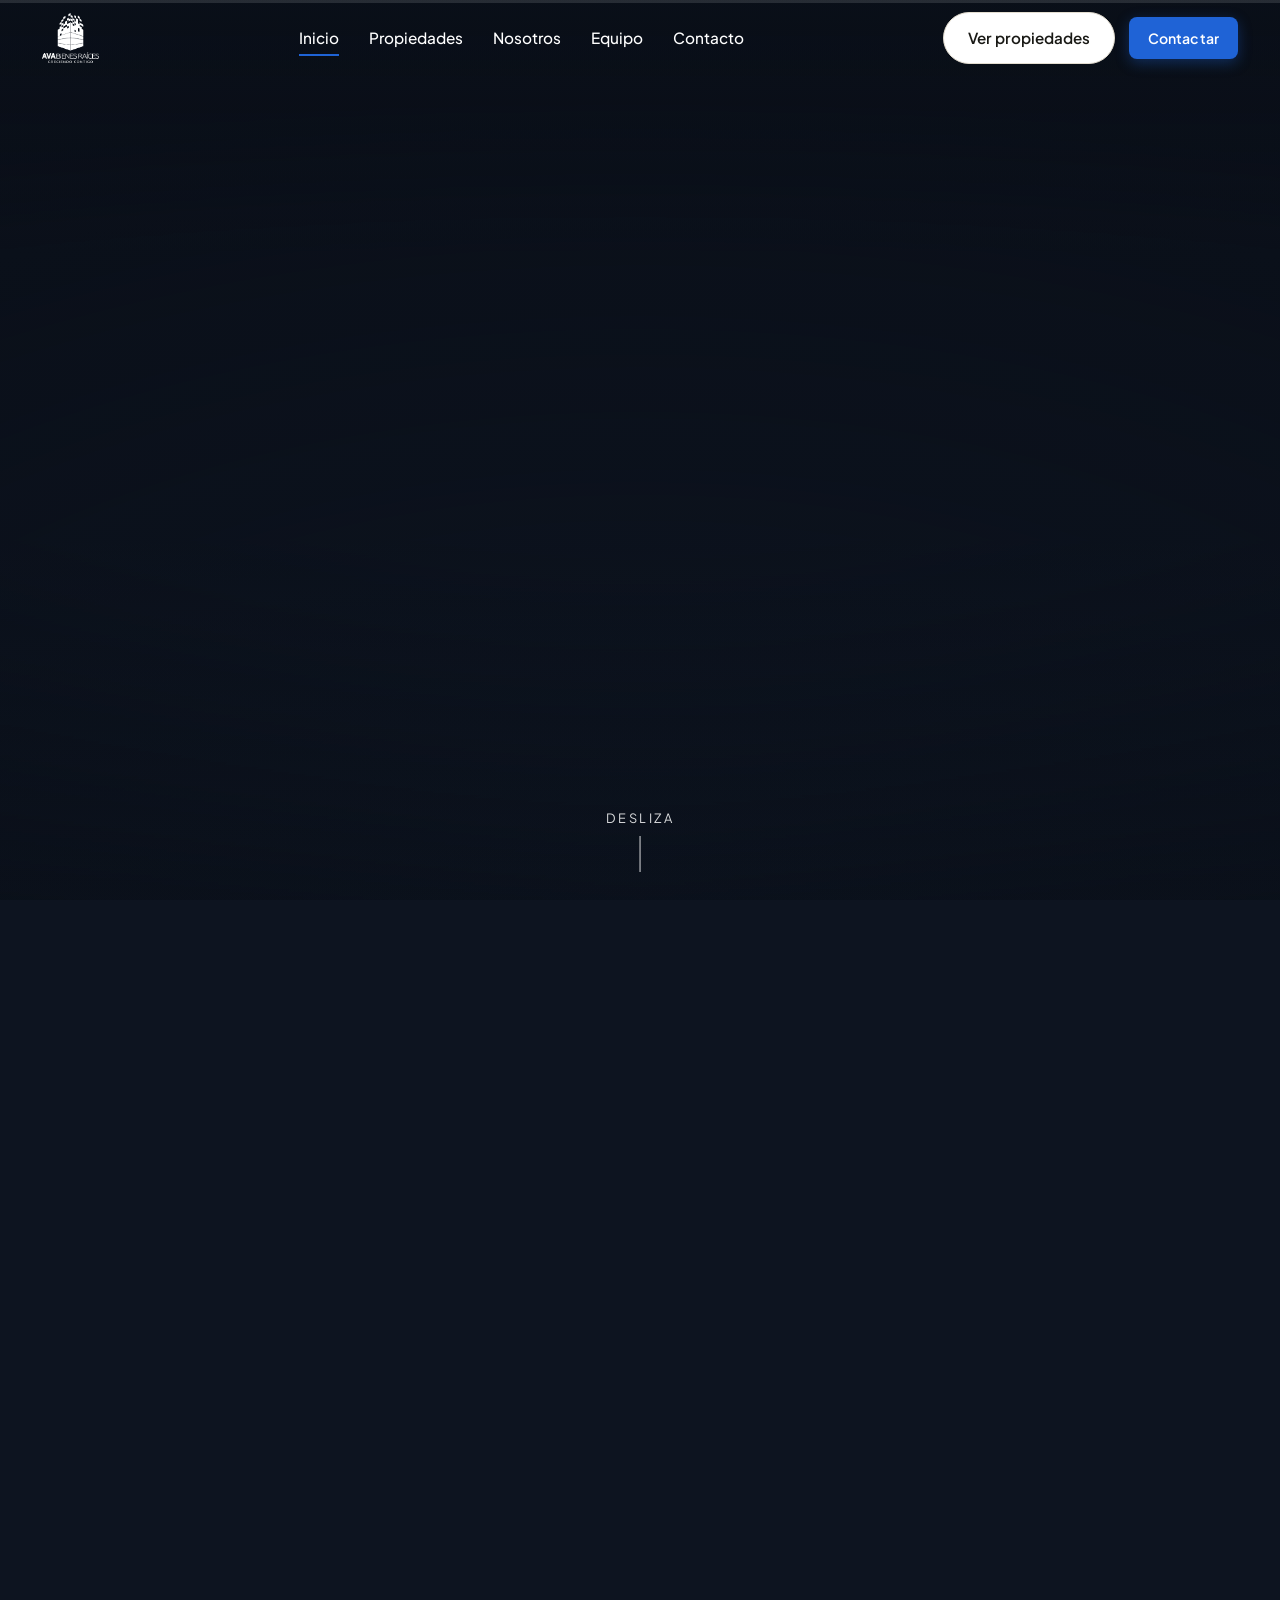
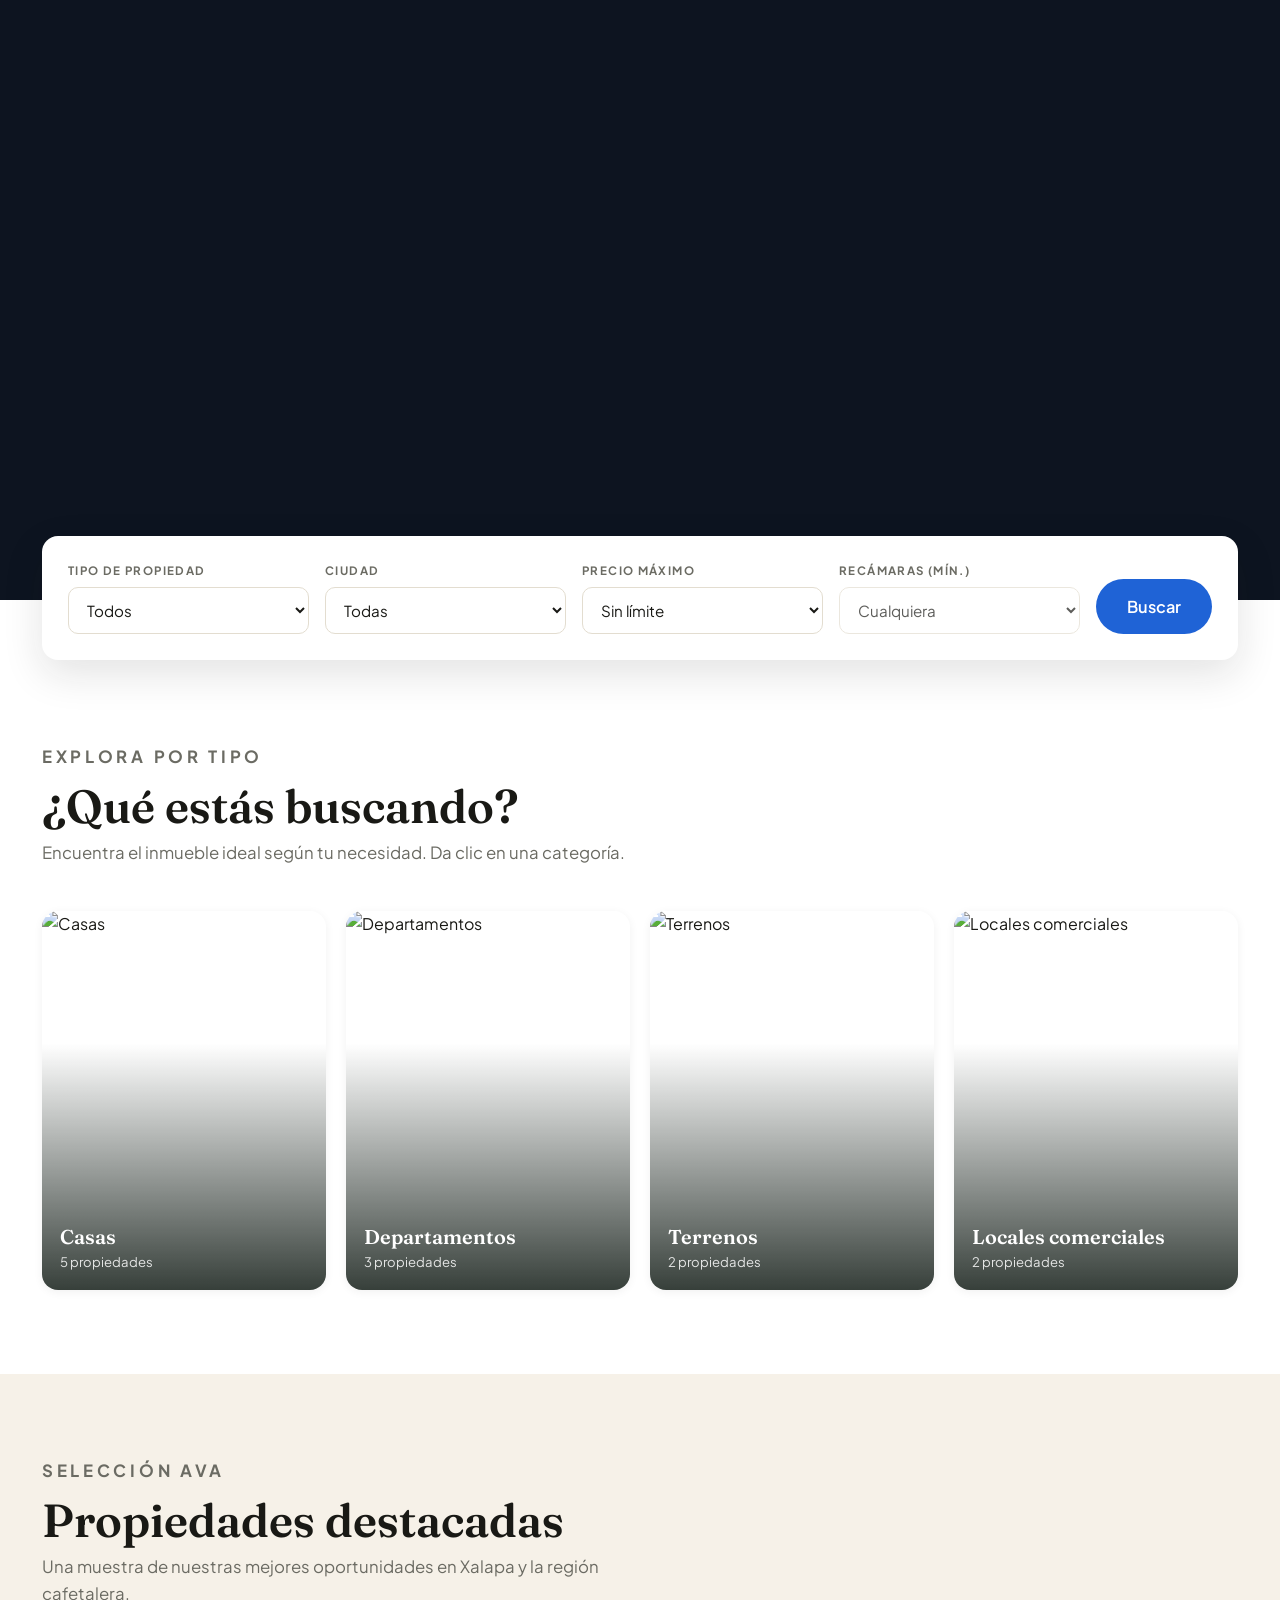
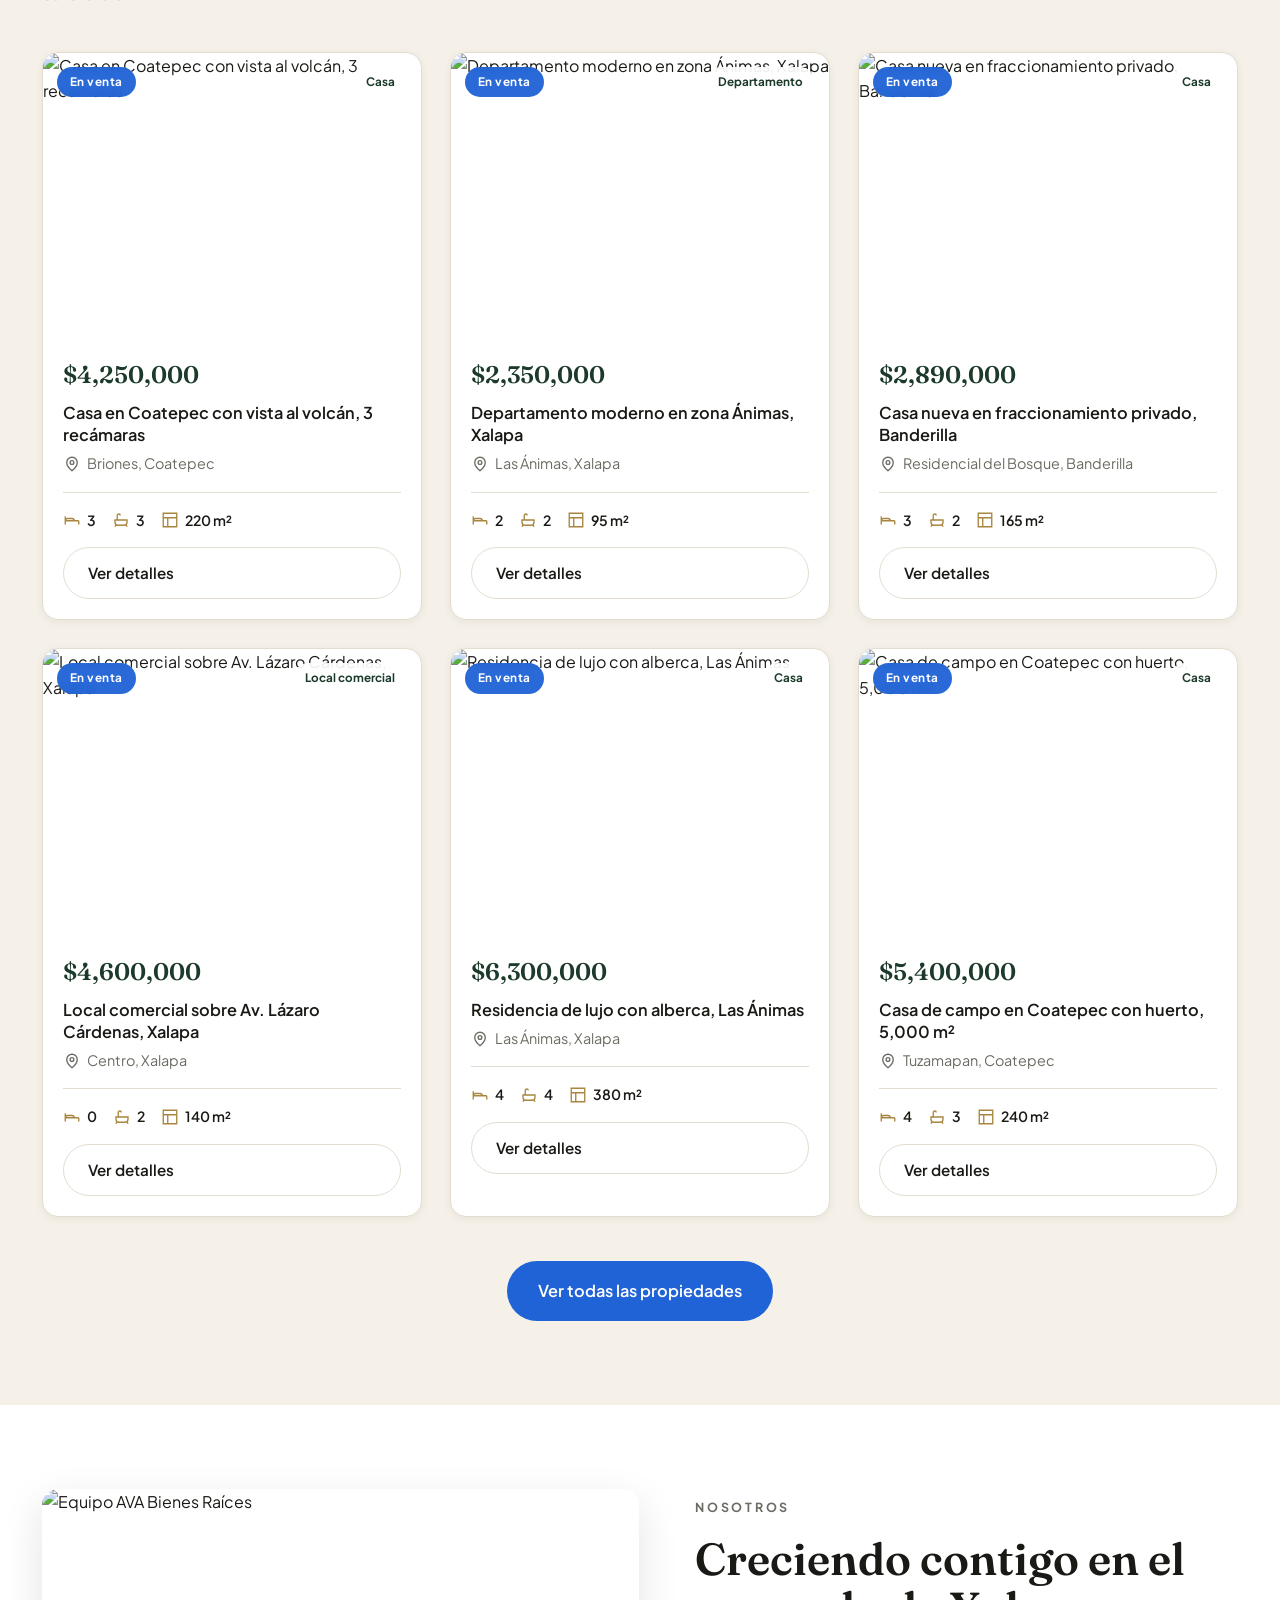
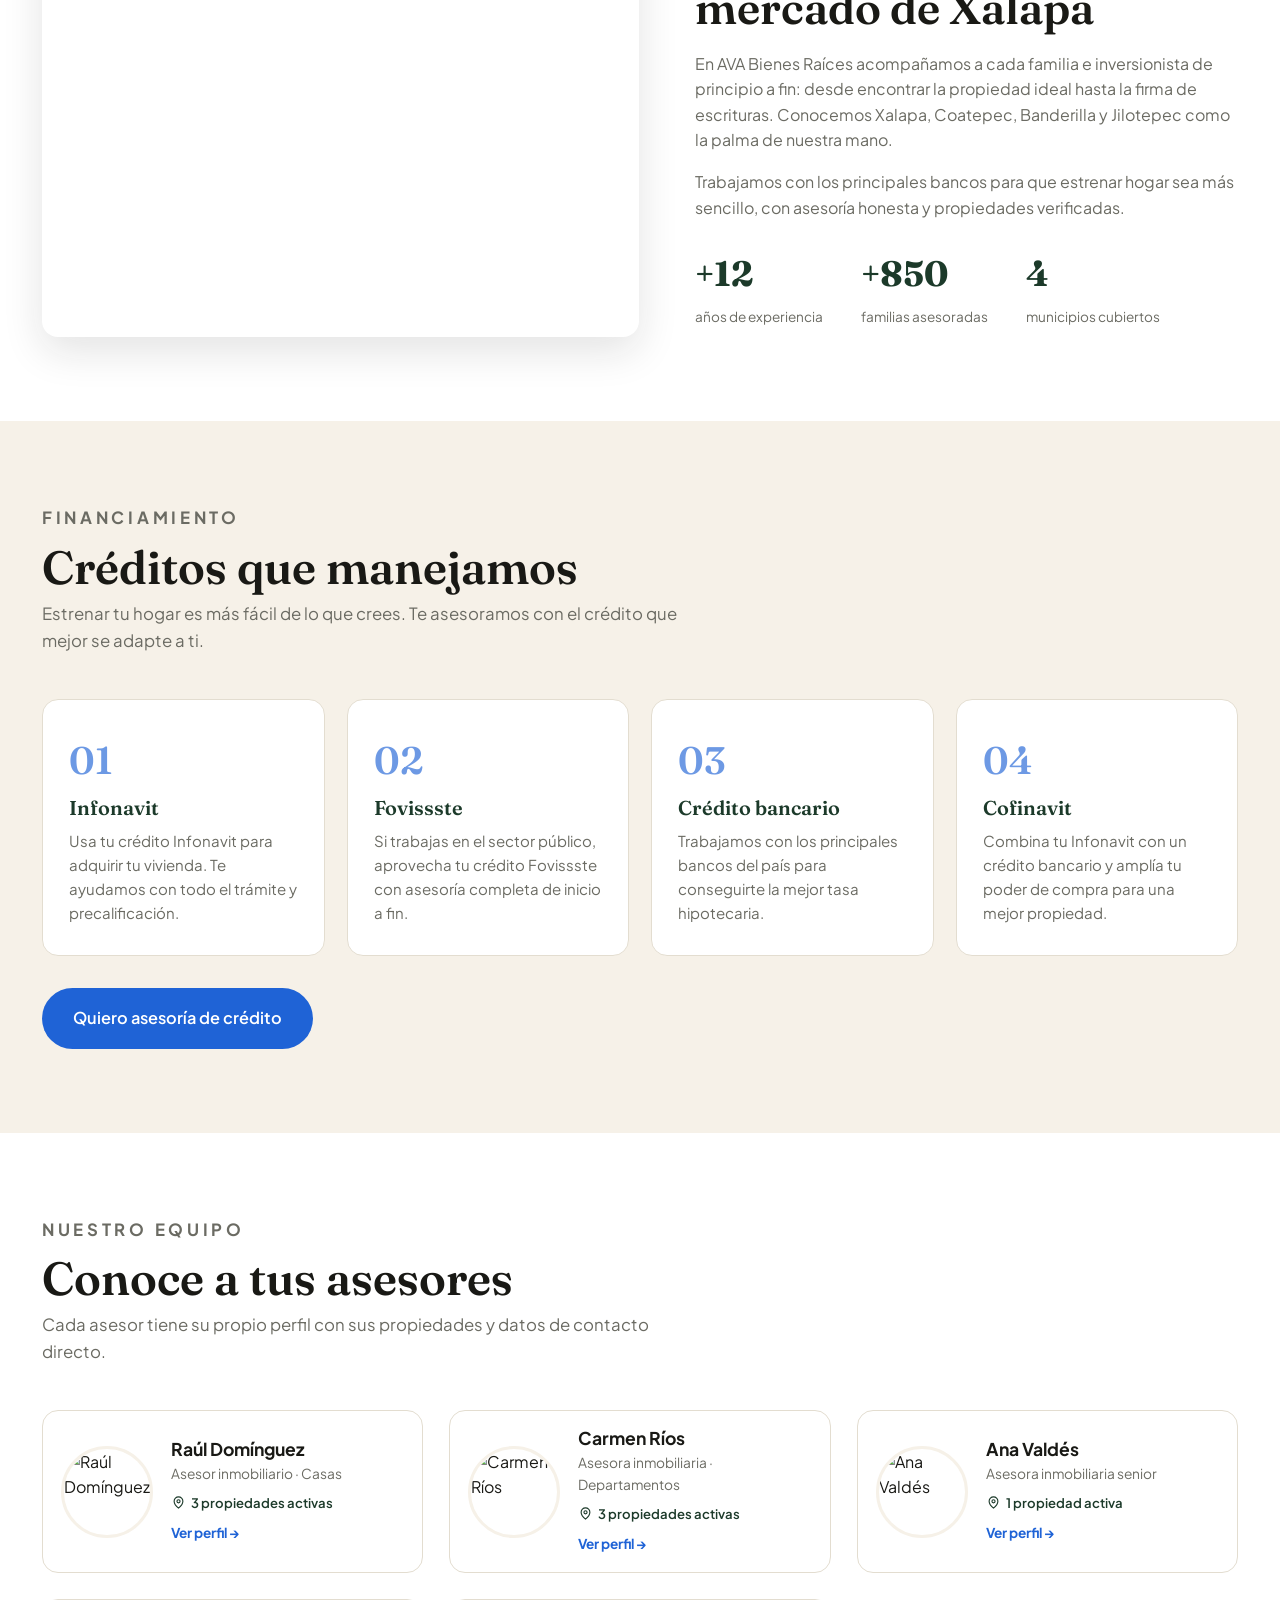
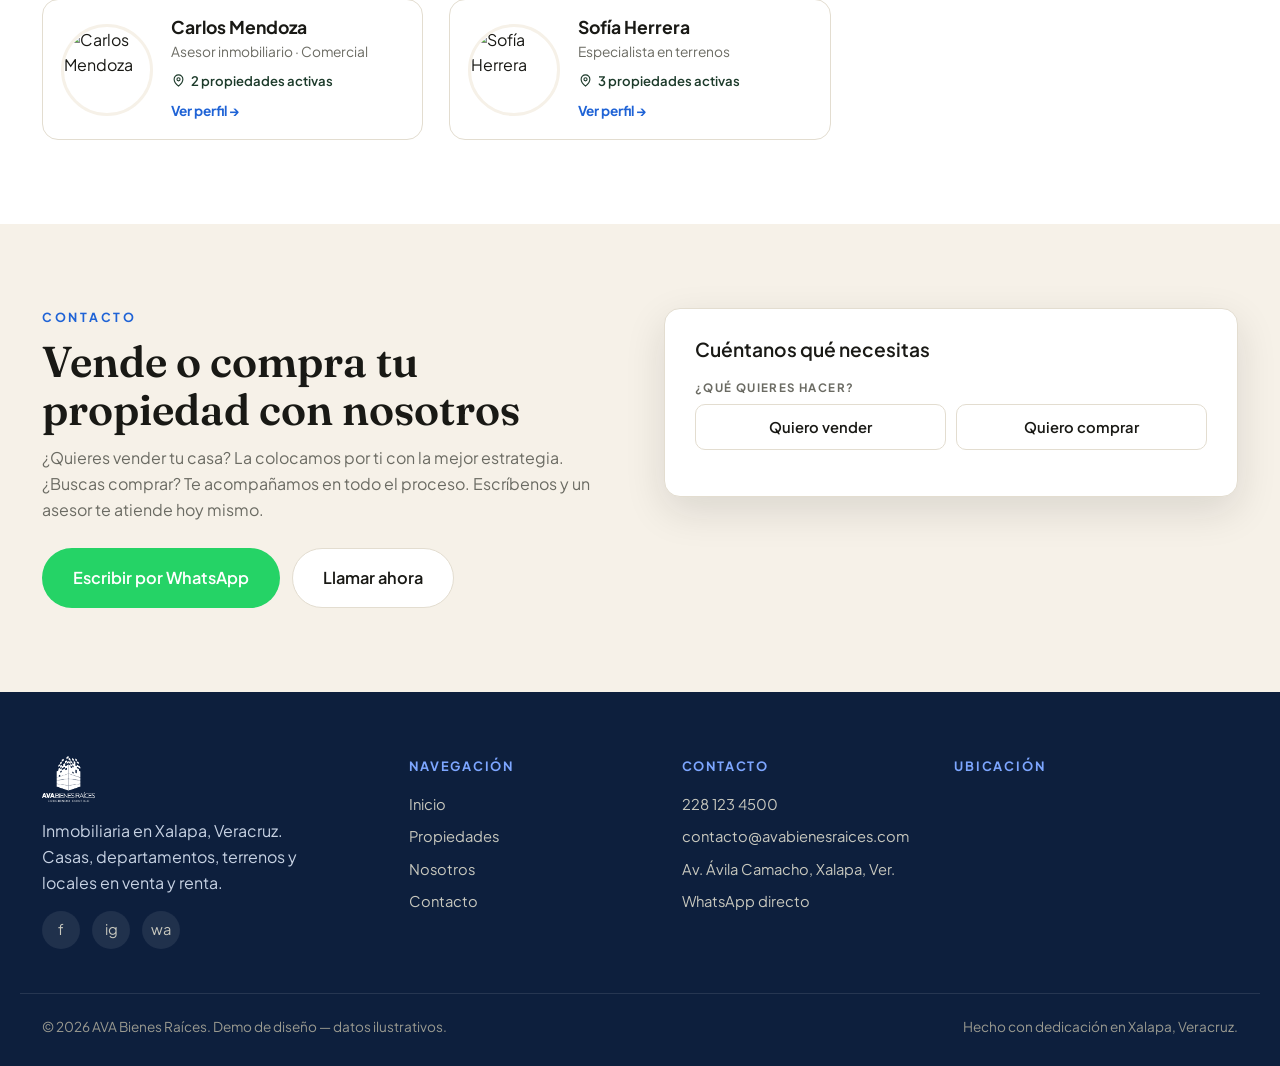
==== commit ae88a91c: "Hero: recorrido 3D por una casa guiado por scroll (Three.js) Sustituye el hero de fotos por crossfad" ====
--- a/index.html
+++ b/index.html
@@ -35,31 +35,41 @@
     </div>
   </header>
 
-  <!-- ===== Hero scrollytelling ===== -->
-  <section class="hero">
+  <!-- ===== Hero: recorrido 3D guiado por scroll ===== -->
+  <section class="hero" id="hero3d">
     <div class="hero__pin">
-      <div class="hero__frame"><img src="https://images.unsplash.com/photo-1564013799919-ab600027ffc6?auto=format&fit=crop&w=1900&q=80" alt="Fachada de casa moderna" /></div>
-      <div class="hero__frame"><img src="https://images.unsplash.com/photo-1600607687939-ce8a6c25118c?auto=format&fit=crop&w=1900&q=80" alt="Recibidor" /></div>
-      <div class="hero__frame"><img src="https://images.unsplash.com/photo-1586023492125-27b2c045efd7?auto=format&fit=crop&w=1900&q=80" alt="Sala de estar" /></div>
-      <div class="hero__frame"><img src="https://images.unsplash.com/photo-1556912173-3bb406ef7e77?auto=format&fit=crop&w=1900&q=80" alt="Cocina integral" /></div>
-      <div class="hero__frame"><img src="https://images.unsplash.com/photo-1616594039964-ae9021a400a0?auto=format&fit=crop&w=1900&q=80" alt="Recámara principal" /></div>
+      <canvas id="hero3d-canvas"></canvas>
+      <div class="hero__vignette"></div>
+      <div class="hero__progress"><span id="hero3d-progress-bar"></span></div>
 
       <div class="hero__content">
         <div class="hero__caption" data-step="0">
           <p class="eyebrow">AVA Bienes Raíces · Xalapa, Veracruz</p>
           <h1>Encuentra tu próximo hogar en Xalapa</h1>
-          <p>Desliza para recorrer una propiedad por dentro.</p>
+          <p>Desliza para recorrer una propiedad por dentro, habitación por habitación.</p>
         </div>
         <div class="hero__caption" data-step="1">
+          <p class="eyebrow">Entrada · Sala · 28 m²</p>
+          <h1>Un recibidor cálido y luminoso</h1>
+          <p>Doble altura, ventanales al jardín y acabados en madera natural.</p>
+        </div>
+        <div class="hero__caption" data-step="2">
+          <p class="eyebrow">Sala de estar · 24 m²</p>
           <h1>Espacios que se sienten como en casa</h1>
-        </div>
-        <div class="hero__caption" data-step="2">
-          <h1>Cientos de propiedades verificadas</h1>
+          <p>Sala integrada con iluminación cálida, pensada para reunir a la familia.</p>
         </div>
         <div class="hero__caption" data-step="3">
+          <p class="eyebrow">Cocina integral · 18 m²</p>
           <h1>Cada detalle, pensado para ti</h1>
+          <p>Isla central, alacena amplia y acabados de cocina contemporánea.</p>
         </div>
         <div class="hero__caption" data-step="4">
+          <p class="eyebrow">Recámara principal · 20 m²</p>
+          <h1>Tu propio refugio al final del día</h1>
+          <p>Descanso, vestidor y vista privada hacia la terraza.</p>
+        </div>
+        <div class="hero__caption" data-step="5">
+          <p class="eyebrow">Jardín y terraza</p>
           <h1>Empieza tu búsqueda hoy</h1>
           <p><a href="propiedades.html" class="btn btn--gold btn--lg" style="margin-top:18px">Explorar propiedades</a></p>
         </div>
@@ -280,9 +290,9 @@
     </div>
   </footer>
 
-  <script src="https://cdnjs.cloudflare.com/ajax/libs/gsap/3.12.5/gsap.min.js"></script>
-  <script src="https://cdnjs.cloudflare.com/ajax/libs/gsap/3.12.5/ScrollTrigger.min.js"></script>
+  <script src="https://cdnjs.cloudflare.com/ajax/libs/three.js/r134/three.min.js"></script>
   <script src="js/data.js"></script>
+  <script src="js/hero3d.js"></script>
   <script src="js/main.js"></script>
 </body>
 </html>
--- a/css/styles.css
+++ b/css/styles.css
@@ -126,13 +126,17 @@
 .nav__toggle { display: none; background: none; border: 0; flex-direction: column; gap: 5px; }
 .nav__toggle span { width: 26px; height: 2px; background: currentColor; display: block; }
 
-/* ---------- Hero scrollytelling ---------- */
-.hero { position: relative; height: 600vh; }
+/* ---------- Hero: recorrido 3D guiado por scroll ---------- */
+.hero { position: relative; height: 600vh; background: #0d1420; }
 .hero__pin { position: sticky; top: 0; height: 100vh; overflow: hidden; }
-.hero__frame { position: absolute; inset: 0; opacity: 0; }
-.hero__frame img { width: 100%; height: 100%; object-fit: cover; transform: scale(1.05); }
-.hero__frame::after { content: ""; position: absolute; inset: 0; background: linear-gradient(180deg, rgba(20,30,24,.55) 0%, rgba(20,30,24,.15) 35%, rgba(20,30,24,.65) 100%); }
-.hero__frame:first-child { opacity: 1; }
+#hero3d-canvas { position: absolute; inset: 0; display: block; width: 100%; height: 100%; z-index: 0; }
+.hero__vignette {
+  position: absolute; inset: 0; z-index: 1; pointer-events: none;
+  background: radial-gradient(120% 90% at 50% 100%, rgba(8,12,20,.05) 0%, rgba(8,12,20,.55) 100%),
+    linear-gradient(180deg, rgba(10,16,26,.45) 0%, rgba(10,16,26,0) 28%, rgba(10,16,26,0) 60%, rgba(10,16,26,.6) 100%);
+}
+.hero__progress { position: absolute; top: 0; left: 0; right: 0; height: 3px; z-index: 6; background: rgba(255,255,255,.12); }
+.hero__progress span { display: block; height: 100%; width: 0%; background: var(--gold, #c9a24b); transition: width .05s linear; }
 
 .hero__content {
   position: absolute; inset: 0; z-index: 5; color: #fff;
@@ -140,7 +144,9 @@
 .hero__caption {
   position: absolute; left: 0; right: 0; top: 50%; transform: translateY(-50%);
   padding: 0 22px; text-align: center;
-}
+  opacity: 0; transition: opacity .35s ease, transform .5s ease;
+}
+.hero__caption.is-active { opacity: 1; }
 .hero__caption > * { max-width: 820px; margin-inline: auto; }
 .hero__caption .eyebrow { color: #9dbcff; margin-bottom: 16px; }
 .hero__caption h1 { font-size: clamp(2.4rem, 6.5vw, 5rem); font-weight: 500; text-shadow: 0 4px 30px rgba(0,0,0,.4); }
@@ -148,6 +154,9 @@
 .hero__scrollhint { position: absolute; bottom: 28px; left: 50%; transform: translateX(-50%); z-index: 6; color: #fff; font-size: .8rem; letter-spacing: .2em; text-transform: uppercase; opacity: .85; }
 .hero__scrollhint span { display: block; width: 1px; height: 36px; background: #fff; margin: 8px auto 0; animation: pulse 1.8s infinite; }
 @keyframes pulse { 0%,100% { opacity: .3; transform: scaleY(.6);} 50%{opacity:1; transform: scaleY(1);} }
+@media (prefers-reduced-motion: reduce) {
+  .hero__caption { transition: opacity .15s linear; }
+}
 
 /* ---------- Buscador rápido ---------- */
 .search { position: relative; z-index: 20; margin-top: -64px; }
@@ -209,15 +218,15 @@
 .cta-band p { opacity: .85; max-width: 560px; margin: 0 auto 26px; }
 
 /* ---------- Footer ---------- */
-.footer { background: #14271d; color: #d8d8cf; padding: 64px 0 28px; }
+.footer { background: #0d1f3d; color: #c7d2e3; padding: 64px 0 28px; }
 .footer__grid { display: grid; grid-template-columns: 1.4fr 1fr 1fr 1.2fr; gap: 36px; }
-.footer h4 { font-family: var(--font-body); font-size: .8rem; letter-spacing: .14em; text-transform: uppercase; color: var(--gold); margin-bottom: 16px; }
+.footer h4 { font-family: var(--font-body); font-size: .8rem; letter-spacing: .14em; text-transform: uppercase; color: #7da6ff; margin-bottom: 16px; }
 .footer a { color: #c8c8be; font-size: .92rem; display: block; margin-bottom: 9px; }
 .footer a:hover { color: #fff; }
 .footer .brand__name b { color: #fff; }
 .footer__socials { display: flex; gap: 12px; margin-top: 16px; }
 .footer__socials a { width: 38px; height: 38px; border-radius: 50%; background: rgba(255,255,255,.08); display: grid; place-items: center; margin: 0; }
-.footer__socials a:hover { background: var(--gold); color: var(--forest); }
+.footer__socials a:hover { background: var(--blue); color: #fff; }
 .footer__map { border-radius: var(--radius-sm); overflow: hidden; border: 0; width: 100%; height: 150px; }
 .footer__bottom { border-top: 1px solid rgba(255,255,255,.1); margin-top: 44px; padding-top: 22px; font-size: .85rem; color: #9a9a90; display: flex; justify-content: space-between; flex-wrap: wrap; gap: 8px; }
 
@@ -277,9 +286,9 @@
 .cat-card { position: relative; border-radius: var(--radius); overflow: hidden; aspect-ratio: 3/4; display: block; box-shadow: var(--shadow-sm); }
 .cat-card img { width: 100%; height: 100%; object-fit: cover; transition: transform .5s ease; }
 .cat-card:hover img { transform: scale(1.07); }
-.cat-card__overlay { position: absolute; inset: 0; display: flex; flex-direction: column; justify-content: flex-end; padding: 22px; color: #fff; background: linear-gradient(180deg, rgba(20,30,24,0) 35%, rgba(20,30,24,.85) 100%); }
-.cat-card__overlay h3 { font-size: 1.3rem; font-weight: 600; }
-.cat-card__overlay span { font-size: .85rem; opacity: .85; margin-top: 2px; }
+.cat-card__overlay { position: absolute; inset: 0; display: flex; flex-direction: column; justify-content: flex-end; padding: 18px; color: #fff; background: linear-gradient(180deg, rgba(20,30,24,0) 35%, rgba(20,30,24,.85) 100%); }
+.cat-card__overlay h3 { font-size: clamp(1rem, 2.4vw, 1.25rem); font-weight: 600; line-height: 1.15; word-break: break-word; hyphens: auto; }
+.cat-card__overlay span { font-size: .82rem; opacity: .85; margin-top: 3px; }
 .cat-card::after { content: "→"; position: absolute; top: 16px; right: 16px; width: 38px; height: 38px; background: rgba(255,255,255,.18); border-radius: 50%; display: grid; place-items: center; color: #fff; backdrop-filter: blur(4px); transition: background .25s, transform .25s; }
 .cat-card:hover::after { background: var(--blue); transform: translateX(3px); }
 
@@ -343,8 +352,8 @@
 .vc__topbar img { height: 26px; filter: brightness(0) invert(1); }
 .vc__topbar a { background: rgba(255,255,255,.15); padding: 7px 14px; border-radius: 999px; font-weight: 600; }
 
-.vc__hero { position: relative; height: 280px; }
-.vc__hero img { width: 100%; height: 100%; object-fit: cover; }
+.vc__hero { position: relative; height: 360px; }
+.vc__hero img { width: 100%; height: 100%; object-fit: cover; object-position: center 22%; }
 .vc__hero::after { content: ""; position: absolute; inset: 0; background: linear-gradient(180deg, rgba(18,30,50,.1) 30%, rgba(13,24,40,.92) 100%); }
 .vc__badge-live { position: absolute; top: 14px; left: 14px; z-index: 2; background: var(--blue); color: #fff; font-size: .72rem; font-weight: 700; padding: 5px 12px; border-radius: 999px; display: flex; align-items: center; gap: 6px; }
 .vc__badge-live::before { content: ""; width: 7px; height: 7px; border-radius: 50%; background: #7dff9b; box-shadow: 0 0 0 0 rgba(125,255,155,.7); animation: live 1.6s infinite; }
@@ -357,9 +366,9 @@
 .vc__intro { color: var(--muted); font-size: .94rem; margin-bottom: 16px; }
 .vc__intro b { color: var(--ink); }
 
-/* Botones principales */
+/* Botones principales (compactos) */
 .vc__cta { display: grid; grid-template-columns: 1fr 1fr; gap: 10px; }
-.vc__cta .btn { justify-content: center; }
+.vc__cta .btn { justify-content: center; padding: 12px 14px; font-size: .92rem; border-radius: 12px; white-space: nowrap; }
 
 /* Badges de confianza */
 .vc__trust { display: grid; grid-template-columns: repeat(4, 1fr); gap: 8px; margin: 18px 0; }
@@ -433,15 +442,17 @@
   .cat-grid { grid-template-columns: 1fr 1fr; gap: 12px; }
   .cat-card { aspect-ratio: 1/1; }
   .credits-grid { grid-template-columns: 1fr; }
-  /* Equipo en móvil: carrusel horizontal con scroll (no una lista larga) */
+  /* Equipo en móvil: carrusel horizontal fluido */
   .team-grid {
     display: flex; grid-template-columns: none; gap: 14px;
-    overflow-x: auto; scroll-snap-type: x mandatory;
-    margin: 0 -22px; padding: 4px 22px 14px; -webkit-overflow-scrolling: touch;
+    overflow-x: auto; scroll-snap-type: x proximity; scroll-padding-left: 22px;
+    margin: 0 -22px; padding: 4px 22px 16px; -webkit-overflow-scrolling: touch;
+    scroll-behavior: smooth;
   }
   .team-grid::-webkit-scrollbar { height: 5px; }
   .team-grid::-webkit-scrollbar-thumb { background: var(--line); border-radius: 4px; }
-  .team-card { flex: 0 0 84%; scroll-snap-align: start; gap: 14px; padding: 14px; }
+  .team-card { flex: 0 0 86%; scroll-snap-align: center; gap: 14px; padding: 16px; margin: 0; }
+  .team-card:last-child { margin-right: 22px; }
   .team-card__photo { width: 72px; height: 72px; }
   .contact-card { padding: 22px; }
   .vcard__actions { flex-direction: column; }
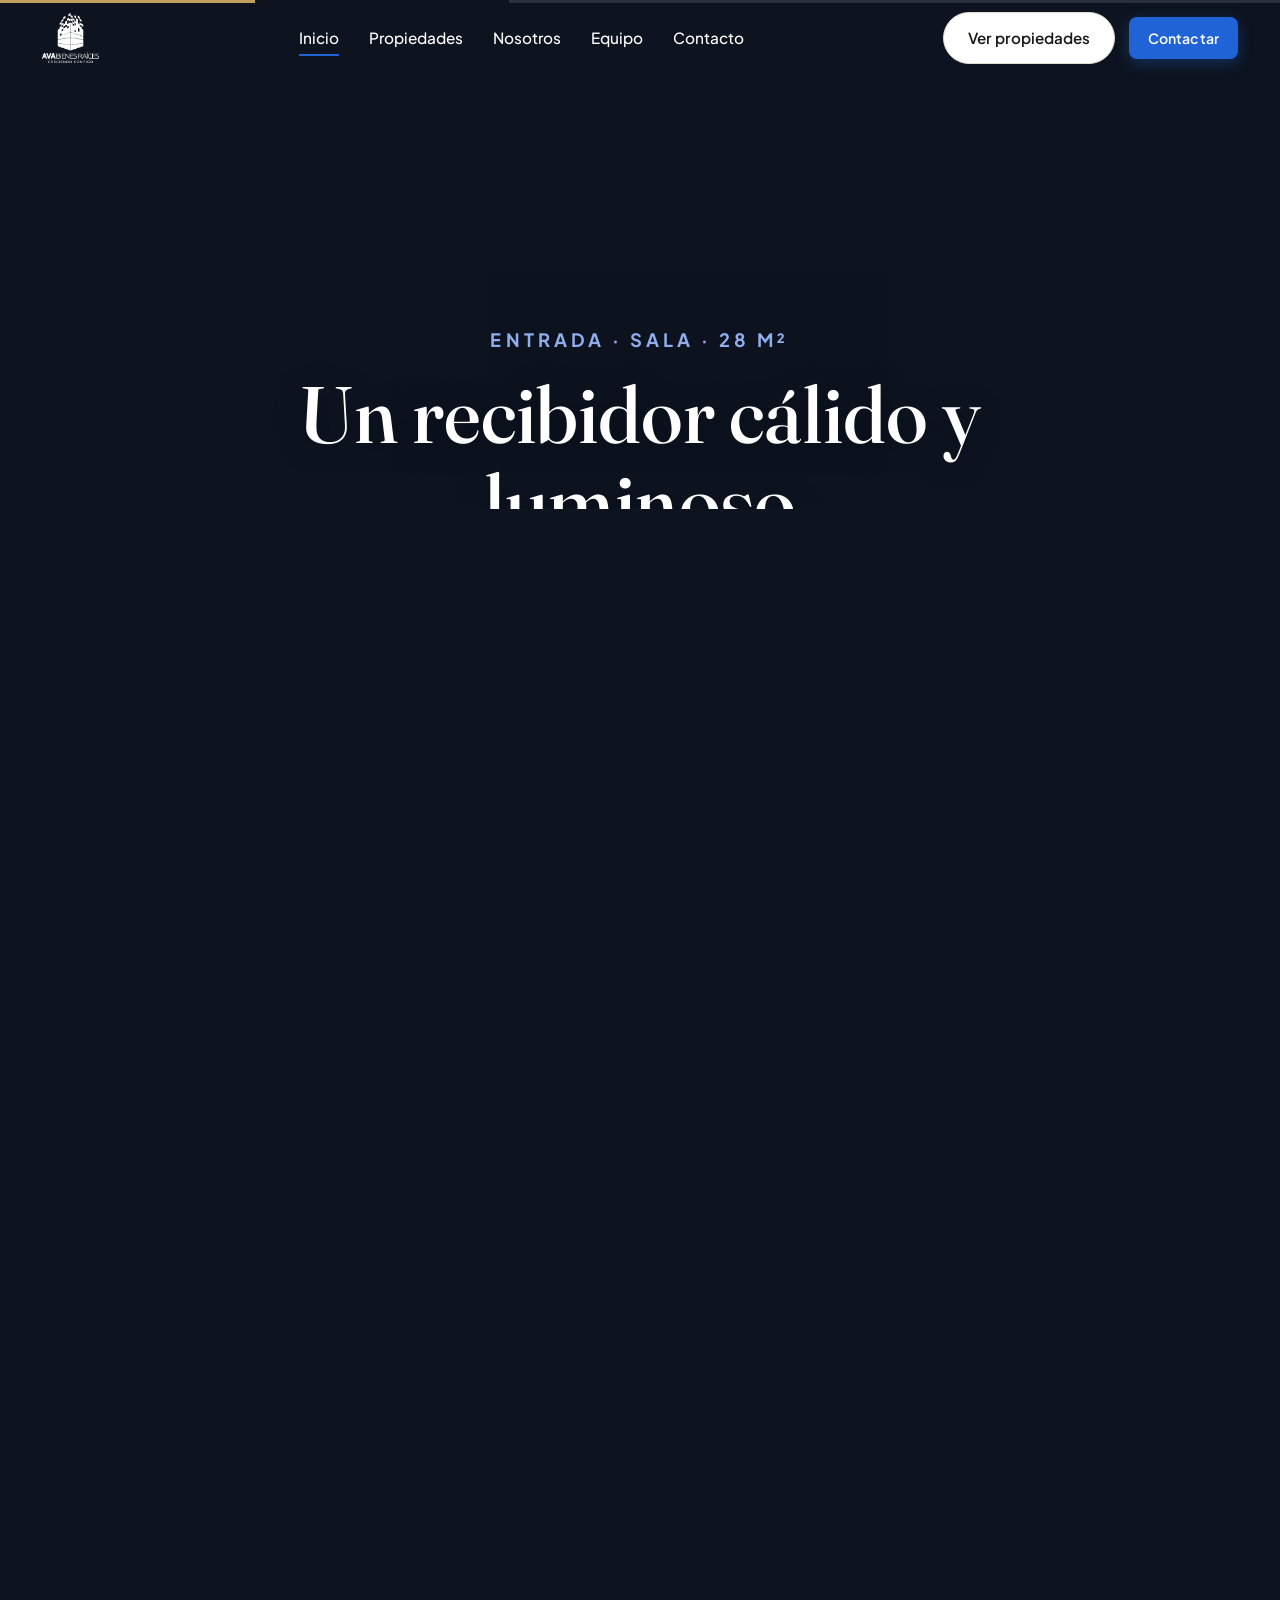
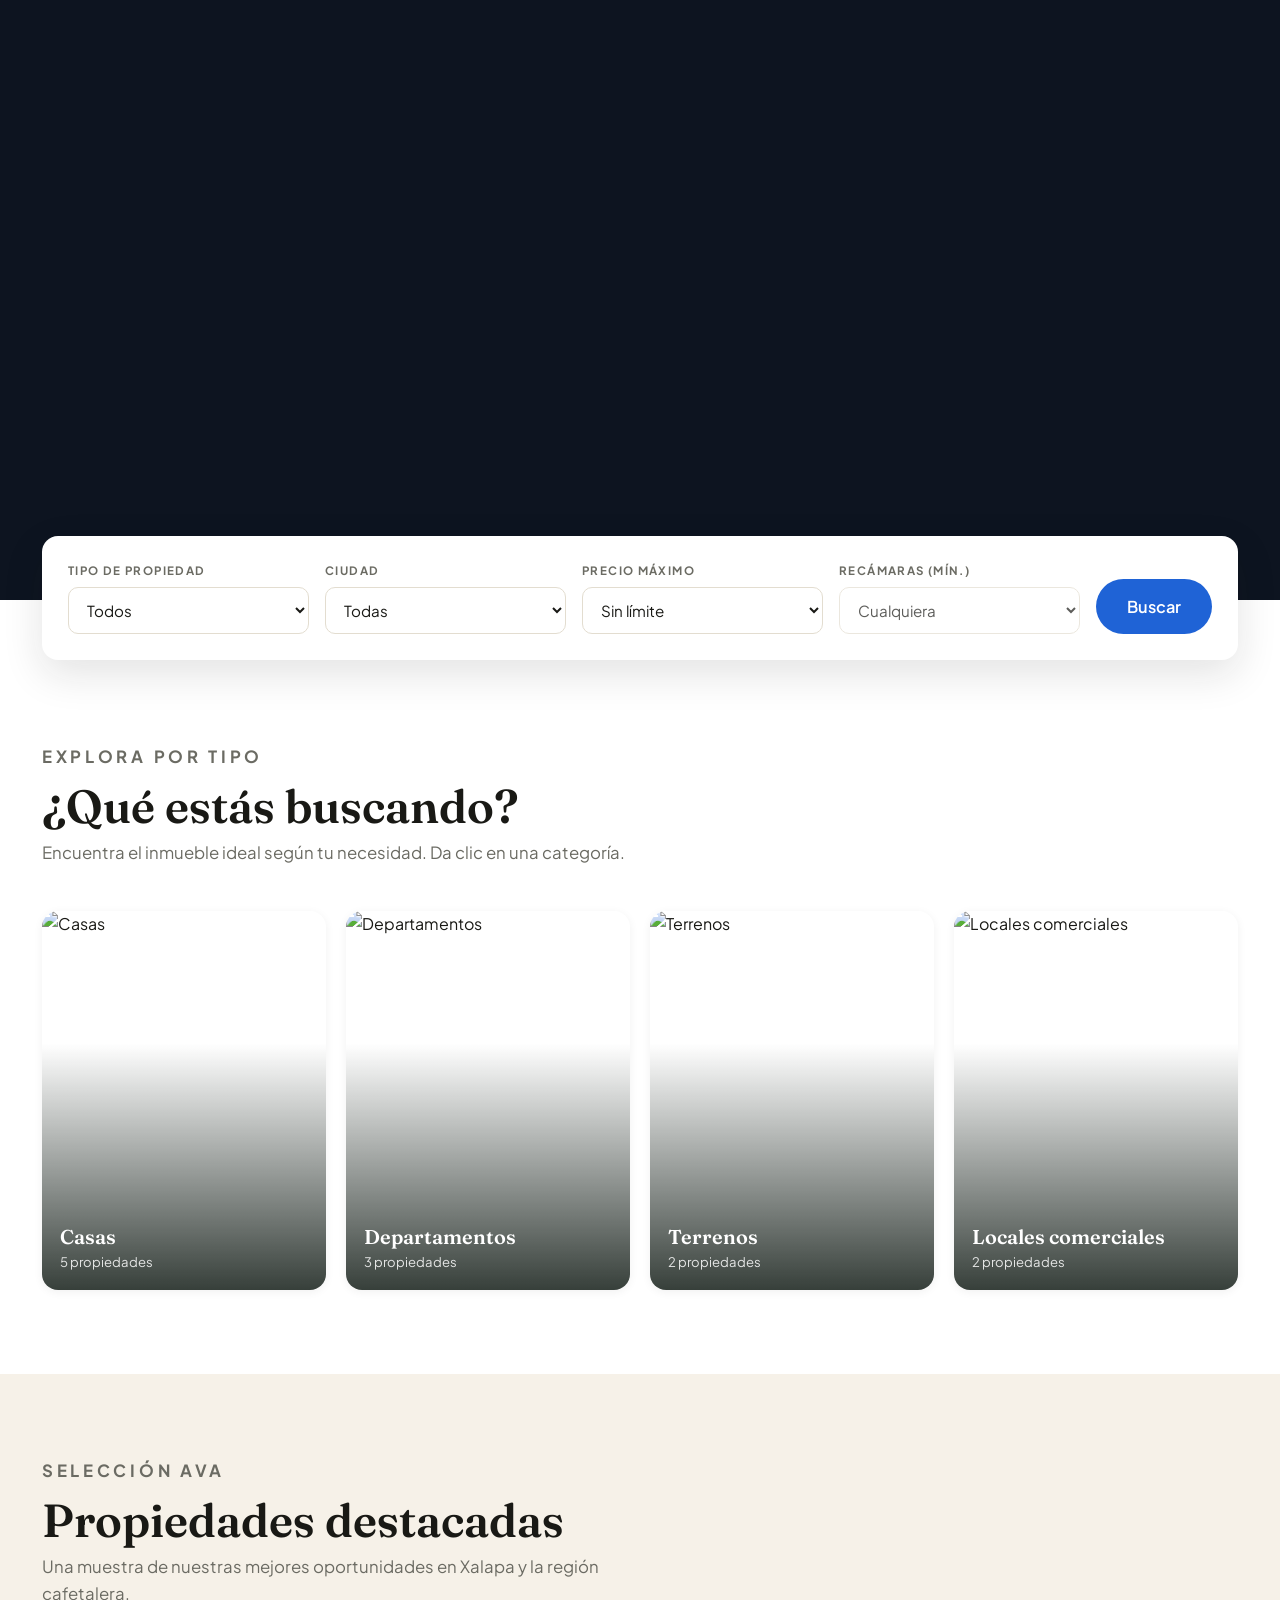
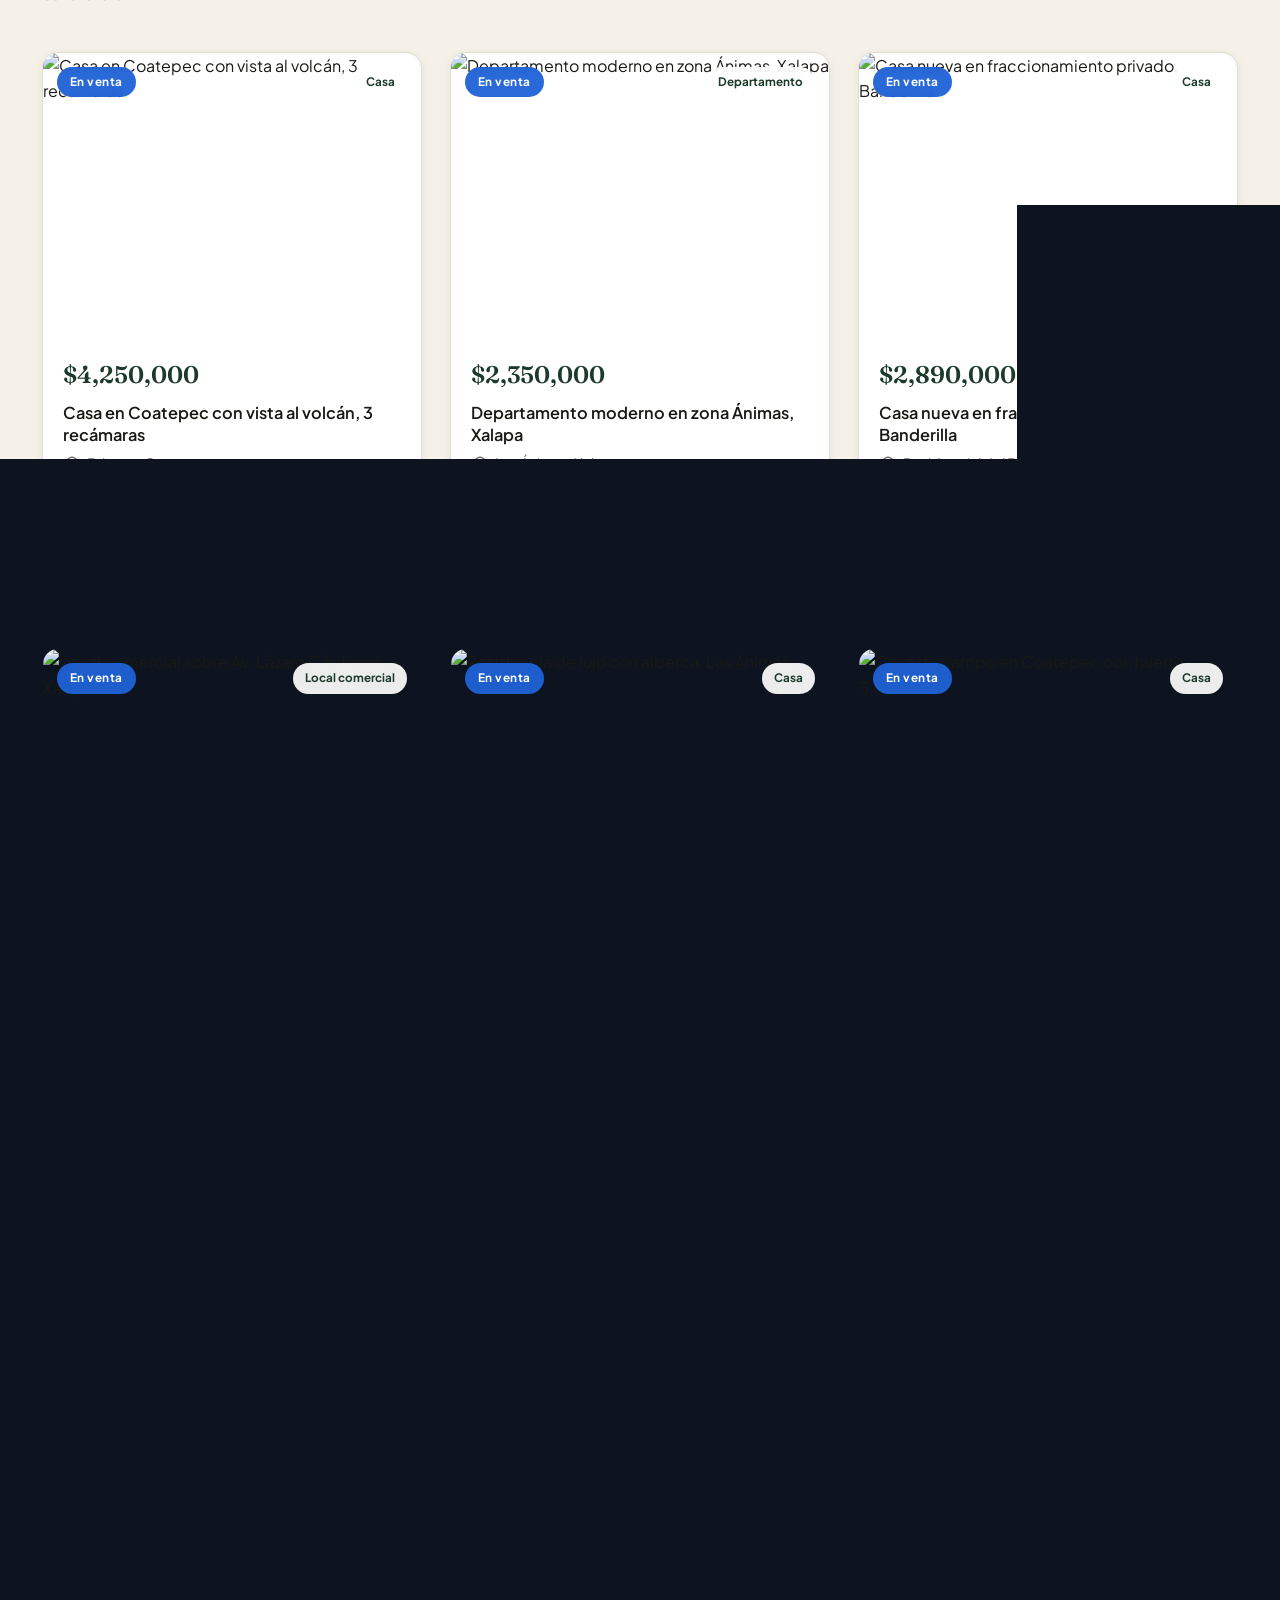
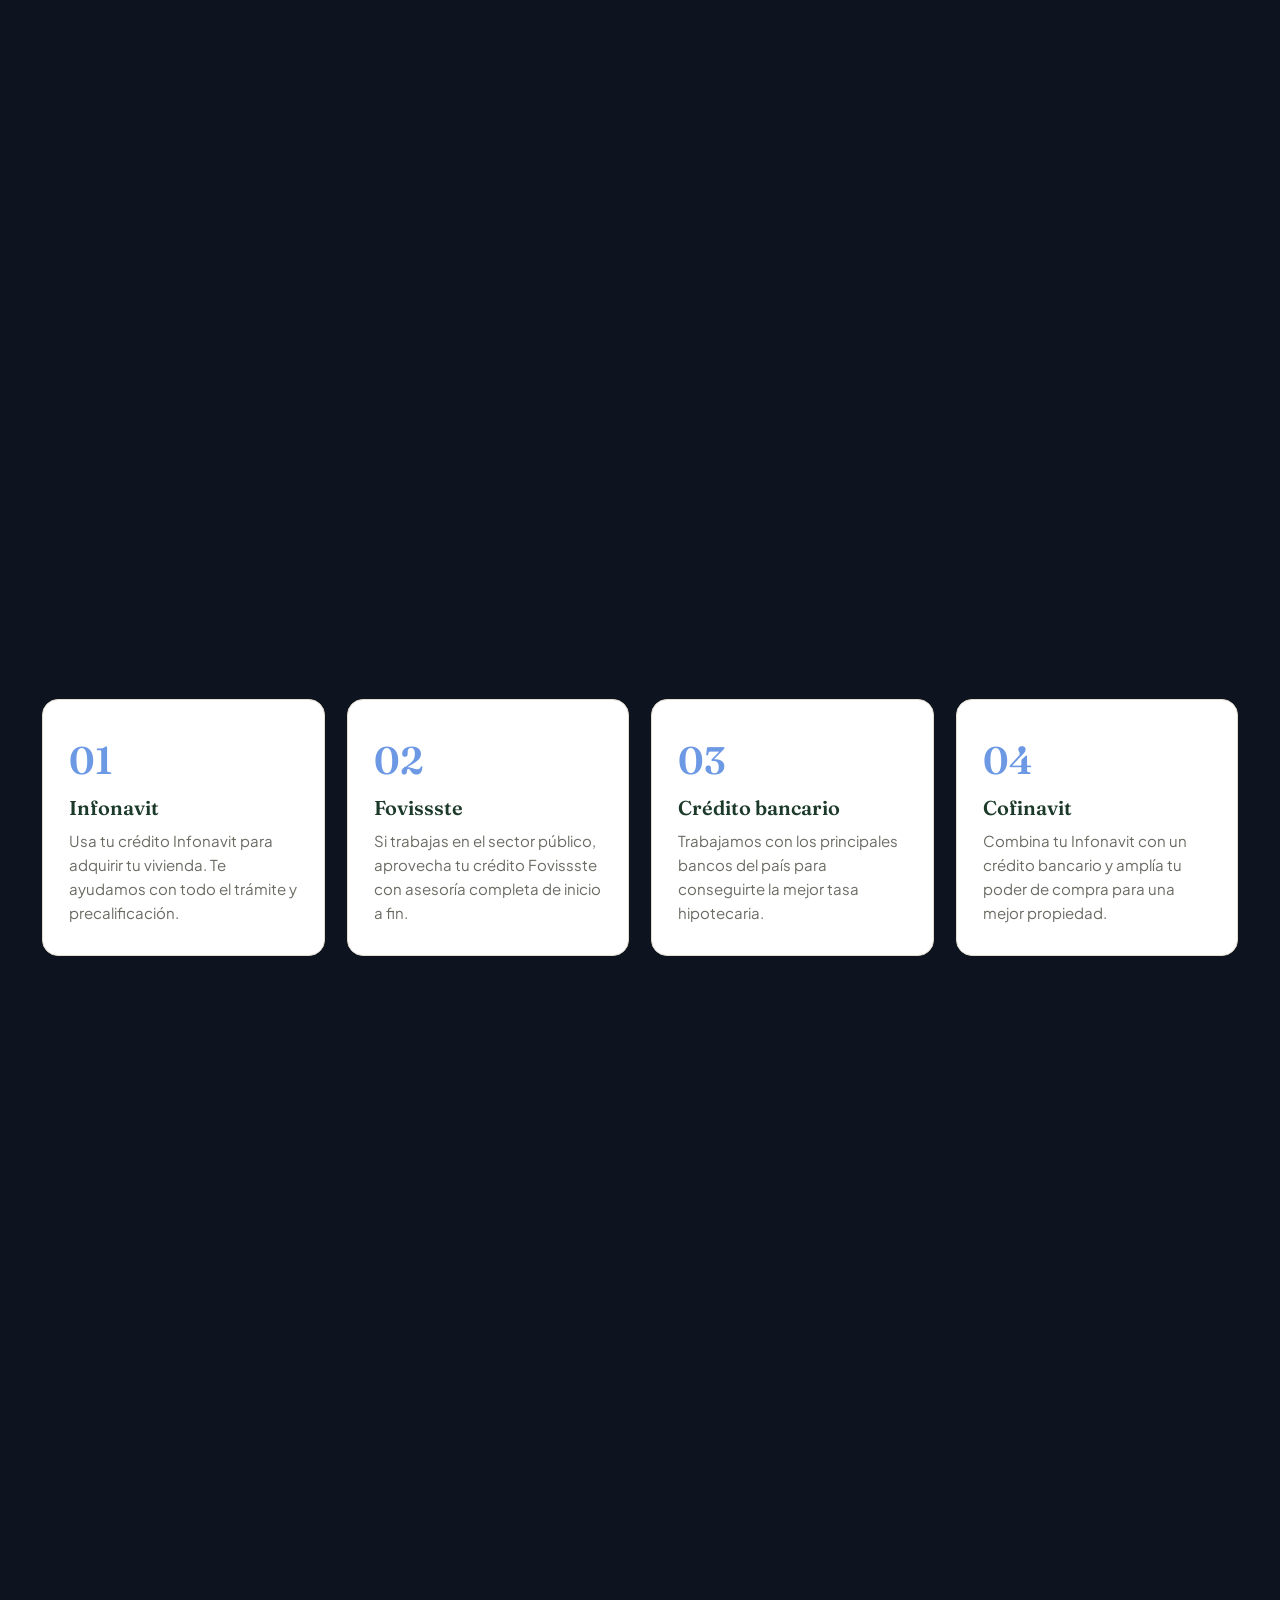
==== commit a8b54140: "Hero: cámara guiada por scroll con fotos reales en túnel 3D (CSS) Sustituye la casa 3D de cajas (poc" ====
--- a/index.html
+++ b/index.html
@@ -35,11 +35,19 @@
     </div>
   </header>
 
-  <!-- ===== Hero: recorrido 3D guiado por scroll ===== -->
+  <!-- ===== Hero: cámara guiada por scroll a través de la casa (fotos reales) ===== -->
   <section class="hero" id="hero3d">
     <div class="hero__pin">
-      <canvas id="hero3d-canvas"></canvas>
-      <div class="hero__vignette"></div>
+      <div class="hero__tunnel">
+        <div class="hero__world" id="hero3d-world">
+          <div class="hero__frame"><img src="https://images.unsplash.com/photo-1564013799919-ab600027ffc6?auto=format&fit=crop&w=1900&q=80" alt="Fachada de casa moderna" /></div>
+          <div class="hero__frame"><img src="https://images.unsplash.com/photo-1600607687939-ce8a6c25118c?auto=format&fit=crop&w=1900&q=80" alt="Recibidor" /></div>
+          <div class="hero__frame"><img src="https://images.unsplash.com/photo-1586023492125-27b2c045efd7?auto=format&fit=crop&w=1900&q=80" alt="Sala de estar" /></div>
+          <div class="hero__frame"><img src="https://images.unsplash.com/photo-1556912173-3bb406ef7e77?auto=format&fit=crop&w=1900&q=80" alt="Cocina integral" /></div>
+          <div class="hero__frame"><img src="https://images.unsplash.com/photo-1616594039964-ae9021a400a0?auto=format&fit=crop&w=1900&q=80" alt="Recámara principal" /></div>
+          <div class="hero__frame"><img src="https://images.unsplash.com/photo-1600047509782-20d39509f26d?auto=format&fit=crop&w=1900&q=80" alt="Jardín y terraza" /></div>
+        </div>
+      </div>
       <div class="hero__progress"><span id="hero3d-progress-bar"></span></div>
 
       <div class="hero__content">
@@ -290,7 +298,6 @@
     </div>
   </footer>
 
-  <script src="https://cdnjs.cloudflare.com/ajax/libs/three.js/r134/three.min.js"></script>
   <script src="js/data.js"></script>
   <script src="js/hero3d.js"></script>
   <script src="js/main.js"></script>
--- a/css/styles.css
+++ b/css/styles.css
@@ -126,14 +126,16 @@
 .nav__toggle { display: none; background: none; border: 0; flex-direction: column; gap: 5px; }
 .nav__toggle span { width: 26px; height: 2px; background: currentColor; display: block; }
 
-/* ---------- Hero: recorrido 3D guiado por scroll ---------- */
+/* ---------- Hero: cámara guiada por scroll a través de fotos reales (CSS 3D) ---------- */
 .hero { position: relative; height: 600vh; background: #0d1420; }
 .hero__pin { position: sticky; top: 0; height: 100vh; overflow: hidden; }
-#hero3d-canvas { position: absolute; inset: 0; display: block; width: 100%; height: 100%; z-index: 0; }
-.hero__vignette {
-  position: absolute; inset: 0; z-index: 1; pointer-events: none;
-  background: radial-gradient(120% 90% at 50% 100%, rgba(8,12,20,.05) 0%, rgba(8,12,20,.55) 100%),
-    linear-gradient(180deg, rgba(10,16,26,.45) 0%, rgba(10,16,26,0) 28%, rgba(10,16,26,0) 60%, rgba(10,16,26,.6) 100%);
+.hero__tunnel { position: absolute; inset: 0; z-index: 0; overflow: hidden; perspective: 1200px; perspective-origin: 50% 50%; background: #0d1420; }
+.hero__world { position: absolute; inset: 0; transform-style: preserve-3d; will-change: transform; }
+.hero__frame { position: absolute; inset: 0; transform-style: preserve-3d; backface-visibility: hidden; will-change: transform, opacity; opacity: 0; }
+.hero__frame img { width: 100%; height: 100%; object-fit: cover; display: block; }
+.hero__frame::after {
+  content: ""; position: absolute; inset: 0;
+  background: linear-gradient(180deg, rgba(10,16,26,.5) 0%, rgba(10,16,26,.08) 30%, rgba(10,16,26,.1) 62%, rgba(10,16,26,.65) 100%);
 }
 .hero__progress { position: absolute; top: 0; left: 0; right: 0; height: 3px; z-index: 6; background: rgba(255,255,255,.12); }
 .hero__progress span { display: block; height: 100%; width: 0%; background: var(--gold, #c9a24b); transition: width .05s linear; }
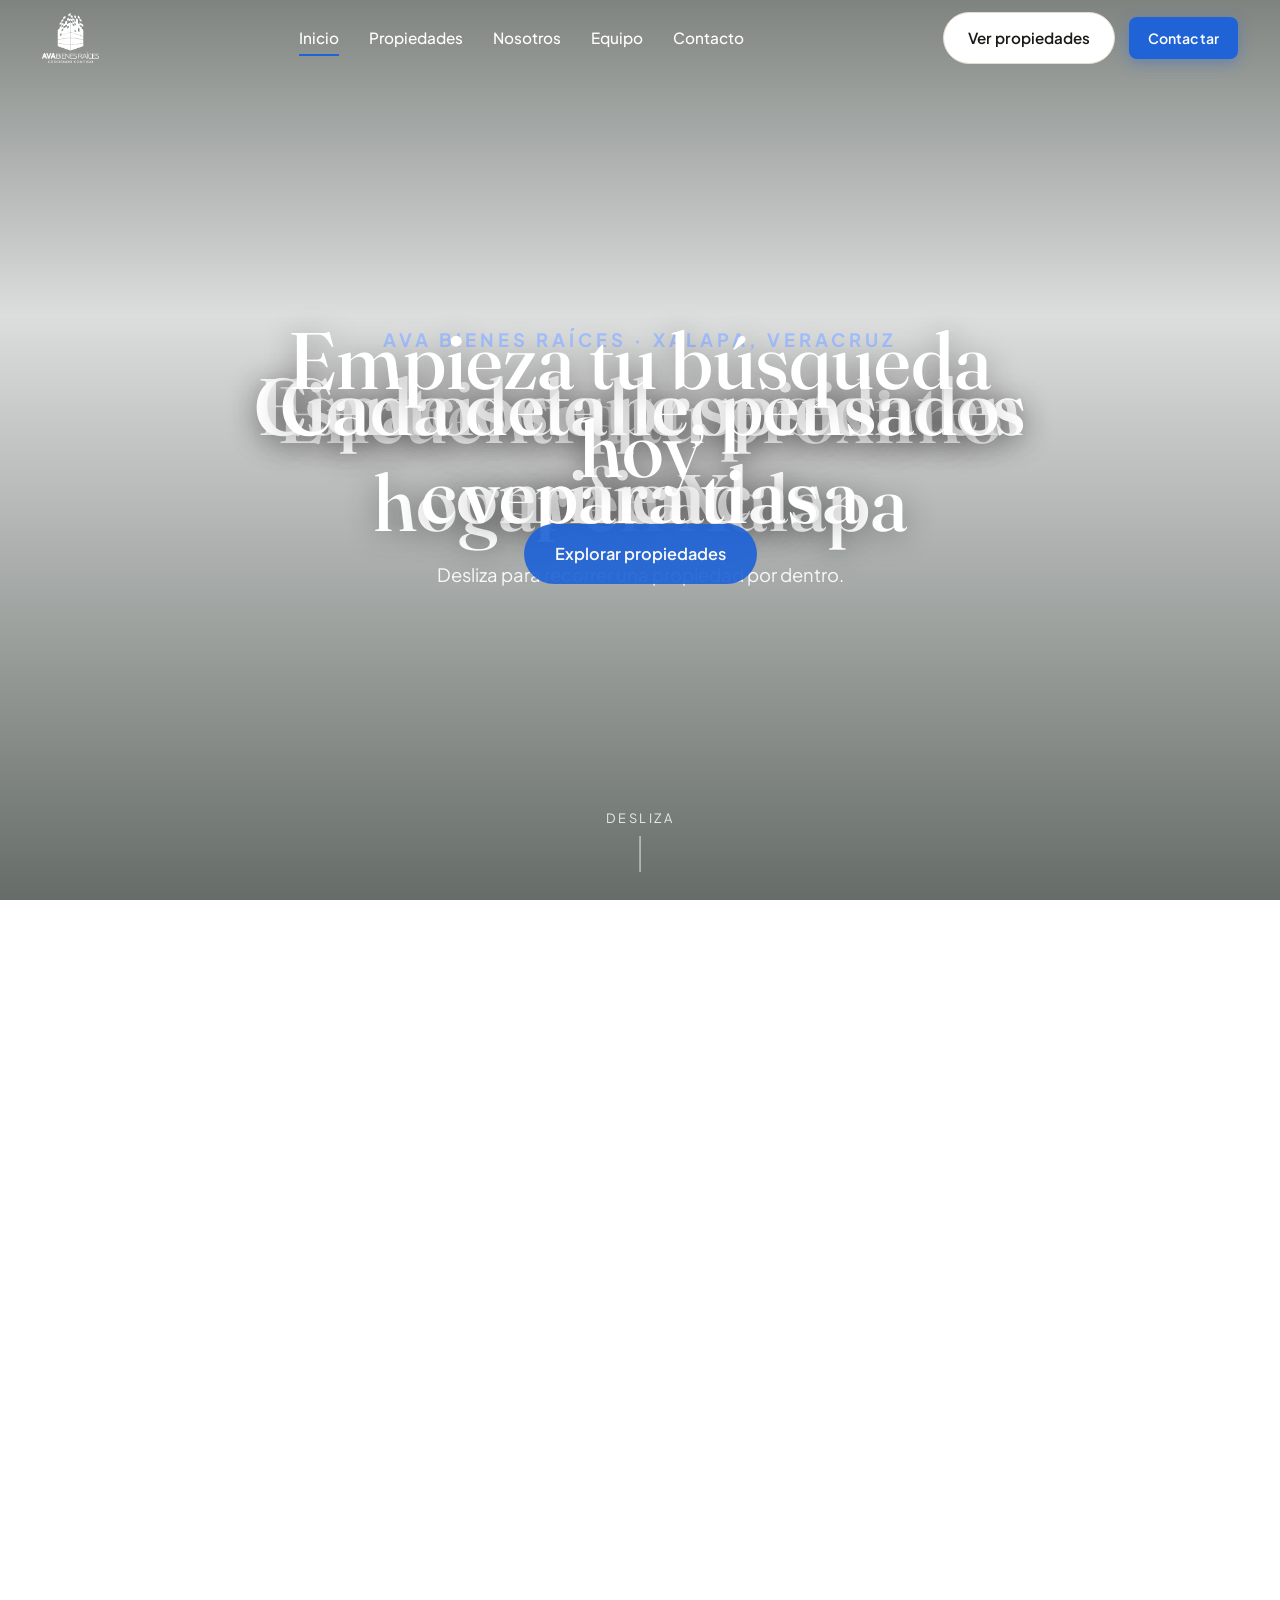
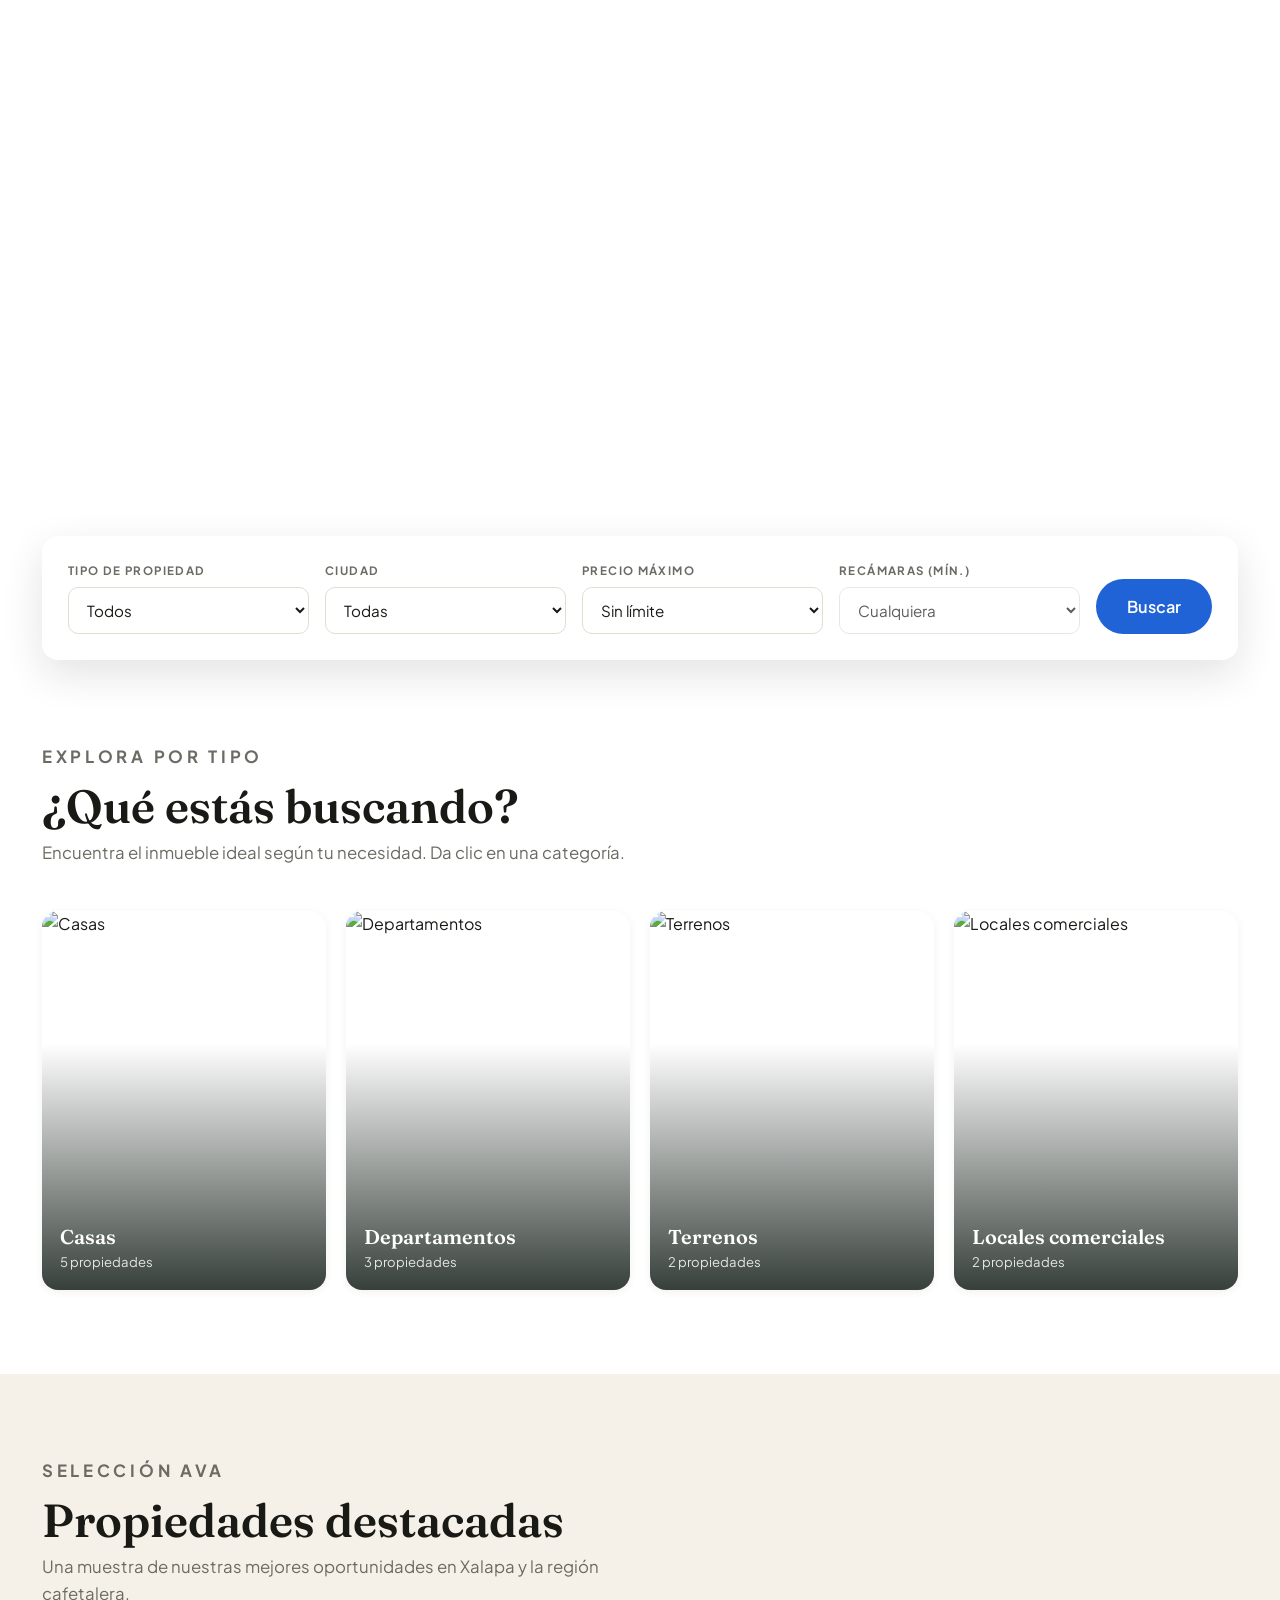
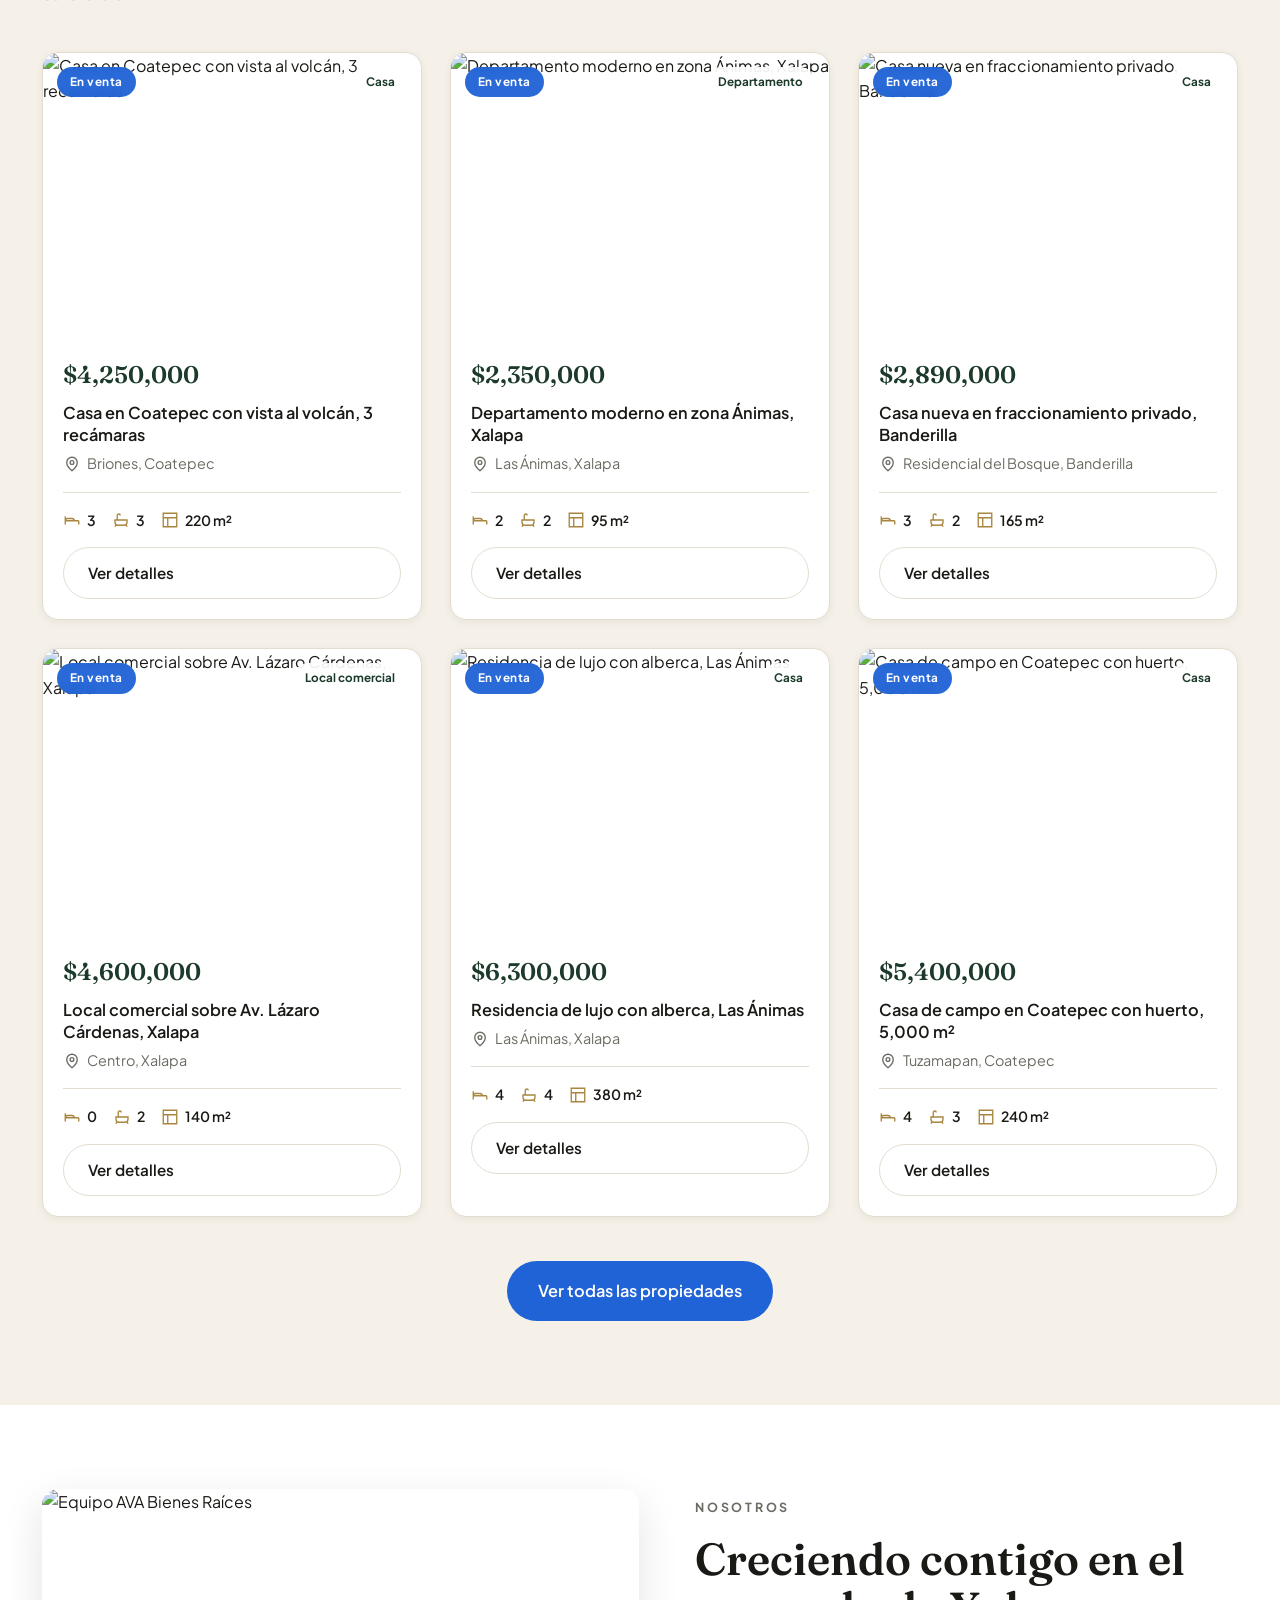
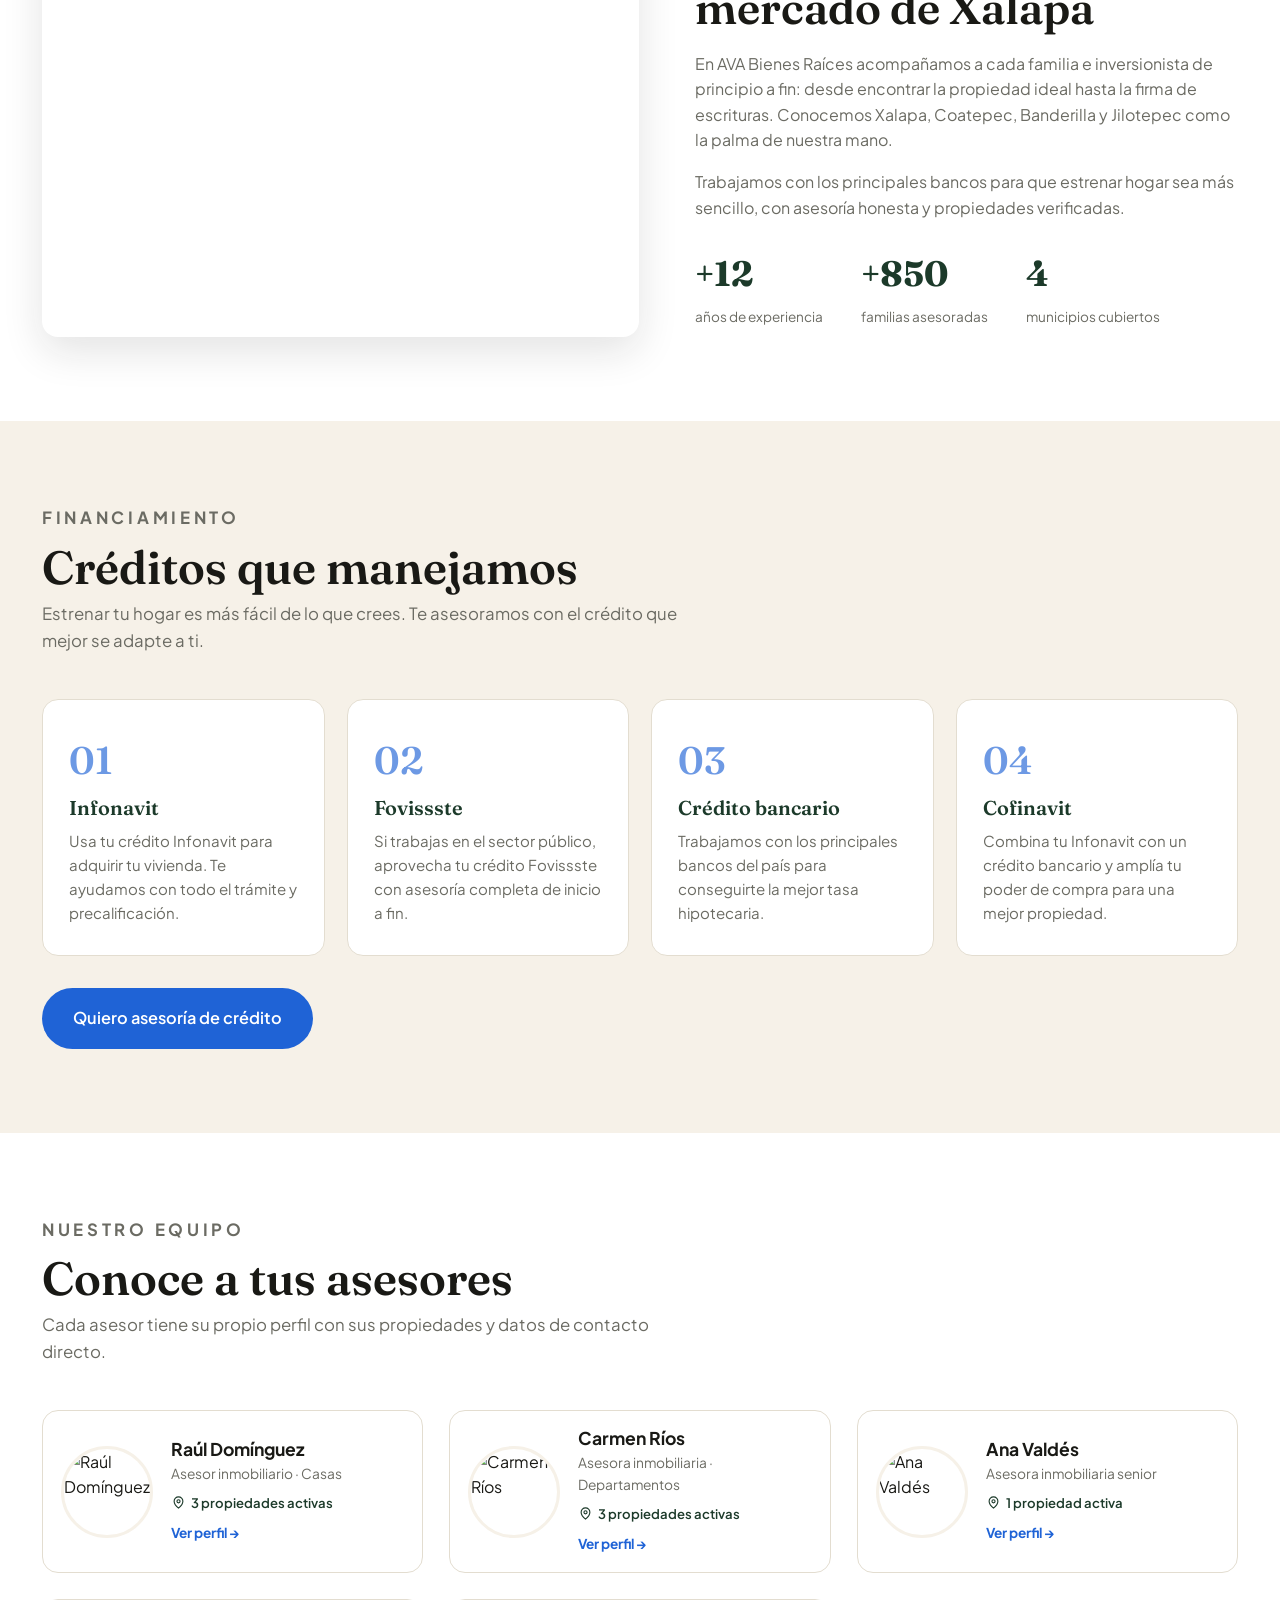
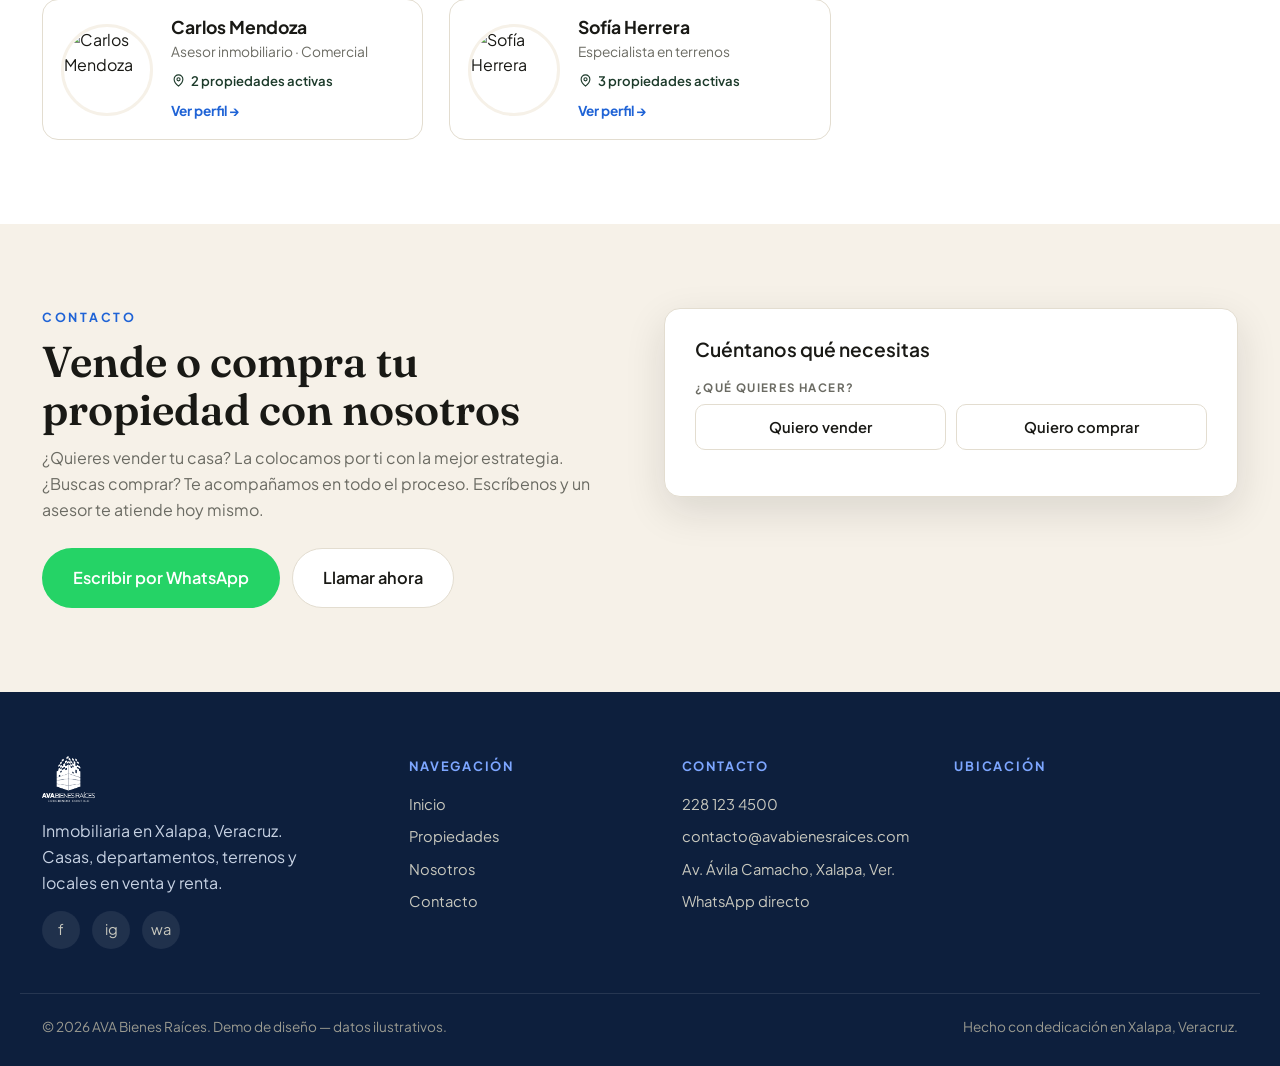
==== commit 1de48965: "Revertir hero 3D guiado por scroll: regresar al hero original con fotos El efecto de cámara 3D (tant" ====
--- a/index.html
+++ b/index.html
@@ -35,49 +35,31 @@
     </div>
   </header>
 
-  <!-- ===== Hero: cámara guiada por scroll a través de la casa (fotos reales) ===== -->
-  <section class="hero" id="hero3d">
+  <!-- ===== Hero scrollytelling ===== -->
+  <section class="hero">
     <div class="hero__pin">
-      <div class="hero__tunnel">
-        <div class="hero__world" id="hero3d-world">
-          <div class="hero__frame"><img src="https://images.unsplash.com/photo-1564013799919-ab600027ffc6?auto=format&fit=crop&w=1900&q=80" alt="Fachada de casa moderna" /></div>
-          <div class="hero__frame"><img src="https://images.unsplash.com/photo-1600607687939-ce8a6c25118c?auto=format&fit=crop&w=1900&q=80" alt="Recibidor" /></div>
-          <div class="hero__frame"><img src="https://images.unsplash.com/photo-1586023492125-27b2c045efd7?auto=format&fit=crop&w=1900&q=80" alt="Sala de estar" /></div>
-          <div class="hero__frame"><img src="https://images.unsplash.com/photo-1556912173-3bb406ef7e77?auto=format&fit=crop&w=1900&q=80" alt="Cocina integral" /></div>
-          <div class="hero__frame"><img src="https://images.unsplash.com/photo-1616594039964-ae9021a400a0?auto=format&fit=crop&w=1900&q=80" alt="Recámara principal" /></div>
-          <div class="hero__frame"><img src="https://images.unsplash.com/photo-1600047509782-20d39509f26d?auto=format&fit=crop&w=1900&q=80" alt="Jardín y terraza" /></div>
-        </div>
-      </div>
-      <div class="hero__progress"><span id="hero3d-progress-bar"></span></div>
+      <div class="hero__frame"><img src="https://images.unsplash.com/photo-1564013799919-ab600027ffc6?auto=format&fit=crop&w=1900&q=80" alt="Fachada de casa moderna" /></div>
+      <div class="hero__frame"><img src="https://images.unsplash.com/photo-1600607687939-ce8a6c25118c?auto=format&fit=crop&w=1900&q=80" alt="Recibidor" /></div>
+      <div class="hero__frame"><img src="https://images.unsplash.com/photo-1586023492125-27b2c045efd7?auto=format&fit=crop&w=1900&q=80" alt="Sala de estar" /></div>
+      <div class="hero__frame"><img src="https://images.unsplash.com/photo-1556912173-3bb406ef7e77?auto=format&fit=crop&w=1900&q=80" alt="Cocina integral" /></div>
+      <div class="hero__frame"><img src="https://images.unsplash.com/photo-1616594039964-ae9021a400a0?auto=format&fit=crop&w=1900&q=80" alt="Recámara principal" /></div>
 
       <div class="hero__content">
         <div class="hero__caption" data-step="0">
           <p class="eyebrow">AVA Bienes Raíces · Xalapa, Veracruz</p>
           <h1>Encuentra tu próximo hogar en Xalapa</h1>
-          <p>Desliza para recorrer una propiedad por dentro, habitación por habitación.</p>
+          <p>Desliza para recorrer una propiedad por dentro.</p>
         </div>
         <div class="hero__caption" data-step="1">
-          <p class="eyebrow">Entrada · Sala · 28 m²</p>
-          <h1>Un recibidor cálido y luminoso</h1>
-          <p>Doble altura, ventanales al jardín y acabados en madera natural.</p>
+          <h1>Espacios que se sienten como en casa</h1>
         </div>
         <div class="hero__caption" data-step="2">
-          <p class="eyebrow">Sala de estar · 24 m²</p>
-          <h1>Espacios que se sienten como en casa</h1>
-          <p>Sala integrada con iluminación cálida, pensada para reunir a la familia.</p>
+          <h1>Cientos de propiedades verificadas</h1>
         </div>
         <div class="hero__caption" data-step="3">
-          <p class="eyebrow">Cocina integral · 18 m²</p>
           <h1>Cada detalle, pensado para ti</h1>
-          <p>Isla central, alacena amplia y acabados de cocina contemporánea.</p>
         </div>
         <div class="hero__caption" data-step="4">
-          <p class="eyebrow">Recámara principal · 20 m²</p>
-          <h1>Tu propio refugio al final del día</h1>
-          <p>Descanso, vestidor y vista privada hacia la terraza.</p>
-        </div>
-        <div class="hero__caption" data-step="5">
-          <p class="eyebrow">Jardín y terraza</p>
           <h1>Empieza tu búsqueda hoy</h1>
           <p><a href="propiedades.html" class="btn btn--gold btn--lg" style="margin-top:18px">Explorar propiedades</a></p>
         </div>
@@ -298,8 +280,9 @@
     </div>
   </footer>
 
+  <script src="https://cdnjs.cloudflare.com/ajax/libs/gsap/3.12.5/gsap.min.js"></script>
+  <script src="https://cdnjs.cloudflare.com/ajax/libs/gsap/3.12.5/ScrollTrigger.min.js"></script>
   <script src="js/data.js"></script>
-  <script src="js/hero3d.js"></script>
   <script src="js/main.js"></script>
 </body>
 </html>
--- a/css/styles.css
+++ b/css/styles.css
@@ -126,19 +126,13 @@
 .nav__toggle { display: none; background: none; border: 0; flex-direction: column; gap: 5px; }
 .nav__toggle span { width: 26px; height: 2px; background: currentColor; display: block; }
 
-/* ---------- Hero: cámara guiada por scroll a través de fotos reales (CSS 3D) ---------- */
-.hero { position: relative; height: 600vh; background: #0d1420; }
+/* ---------- Hero scrollytelling ---------- */
+.hero { position: relative; height: 600vh; }
 .hero__pin { position: sticky; top: 0; height: 100vh; overflow: hidden; }
-.hero__tunnel { position: absolute; inset: 0; z-index: 0; overflow: hidden; perspective: 1200px; perspective-origin: 50% 50%; background: #0d1420; }
-.hero__world { position: absolute; inset: 0; transform-style: preserve-3d; will-change: transform; }
-.hero__frame { position: absolute; inset: 0; transform-style: preserve-3d; backface-visibility: hidden; will-change: transform, opacity; opacity: 0; }
-.hero__frame img { width: 100%; height: 100%; object-fit: cover; display: block; }
-.hero__frame::after {
-  content: ""; position: absolute; inset: 0;
-  background: linear-gradient(180deg, rgba(10,16,26,.5) 0%, rgba(10,16,26,.08) 30%, rgba(10,16,26,.1) 62%, rgba(10,16,26,.65) 100%);
-}
-.hero__progress { position: absolute; top: 0; left: 0; right: 0; height: 3px; z-index: 6; background: rgba(255,255,255,.12); }
-.hero__progress span { display: block; height: 100%; width: 0%; background: var(--gold, #c9a24b); transition: width .05s linear; }
+.hero__frame { position: absolute; inset: 0; opacity: 0; }
+.hero__frame img { width: 100%; height: 100%; object-fit: cover; transform: scale(1.05); }
+.hero__frame::after { content: ""; position: absolute; inset: 0; background: linear-gradient(180deg, rgba(20,30,24,.55) 0%, rgba(20,30,24,.15) 35%, rgba(20,30,24,.65) 100%); }
+.hero__frame:first-child { opacity: 1; }
 
 .hero__content {
   position: absolute; inset: 0; z-index: 5; color: #fff;
@@ -146,9 +140,7 @@
 .hero__caption {
   position: absolute; left: 0; right: 0; top: 50%; transform: translateY(-50%);
   padding: 0 22px; text-align: center;
-  opacity: 0; transition: opacity .35s ease, transform .5s ease;
-}
-.hero__caption.is-active { opacity: 1; }
+}
 .hero__caption > * { max-width: 820px; margin-inline: auto; }
 .hero__caption .eyebrow { color: #9dbcff; margin-bottom: 16px; }
 .hero__caption h1 { font-size: clamp(2.4rem, 6.5vw, 5rem); font-weight: 500; text-shadow: 0 4px 30px rgba(0,0,0,.4); }
@@ -156,9 +148,6 @@
 .hero__scrollhint { position: absolute; bottom: 28px; left: 50%; transform: translateX(-50%); z-index: 6; color: #fff; font-size: .8rem; letter-spacing: .2em; text-transform: uppercase; opacity: .85; }
 .hero__scrollhint span { display: block; width: 1px; height: 36px; background: #fff; margin: 8px auto 0; animation: pulse 1.8s infinite; }
 @keyframes pulse { 0%,100% { opacity: .3; transform: scaleY(.6);} 50%{opacity:1; transform: scaleY(1);} }
-@media (prefers-reduced-motion: reduce) {
-  .hero__caption { transition: opacity .15s linear; }
-}
 
 /* ---------- Buscador rápido ---------- */
 .search { position: relative; z-index: 20; margin-top: -64px; }
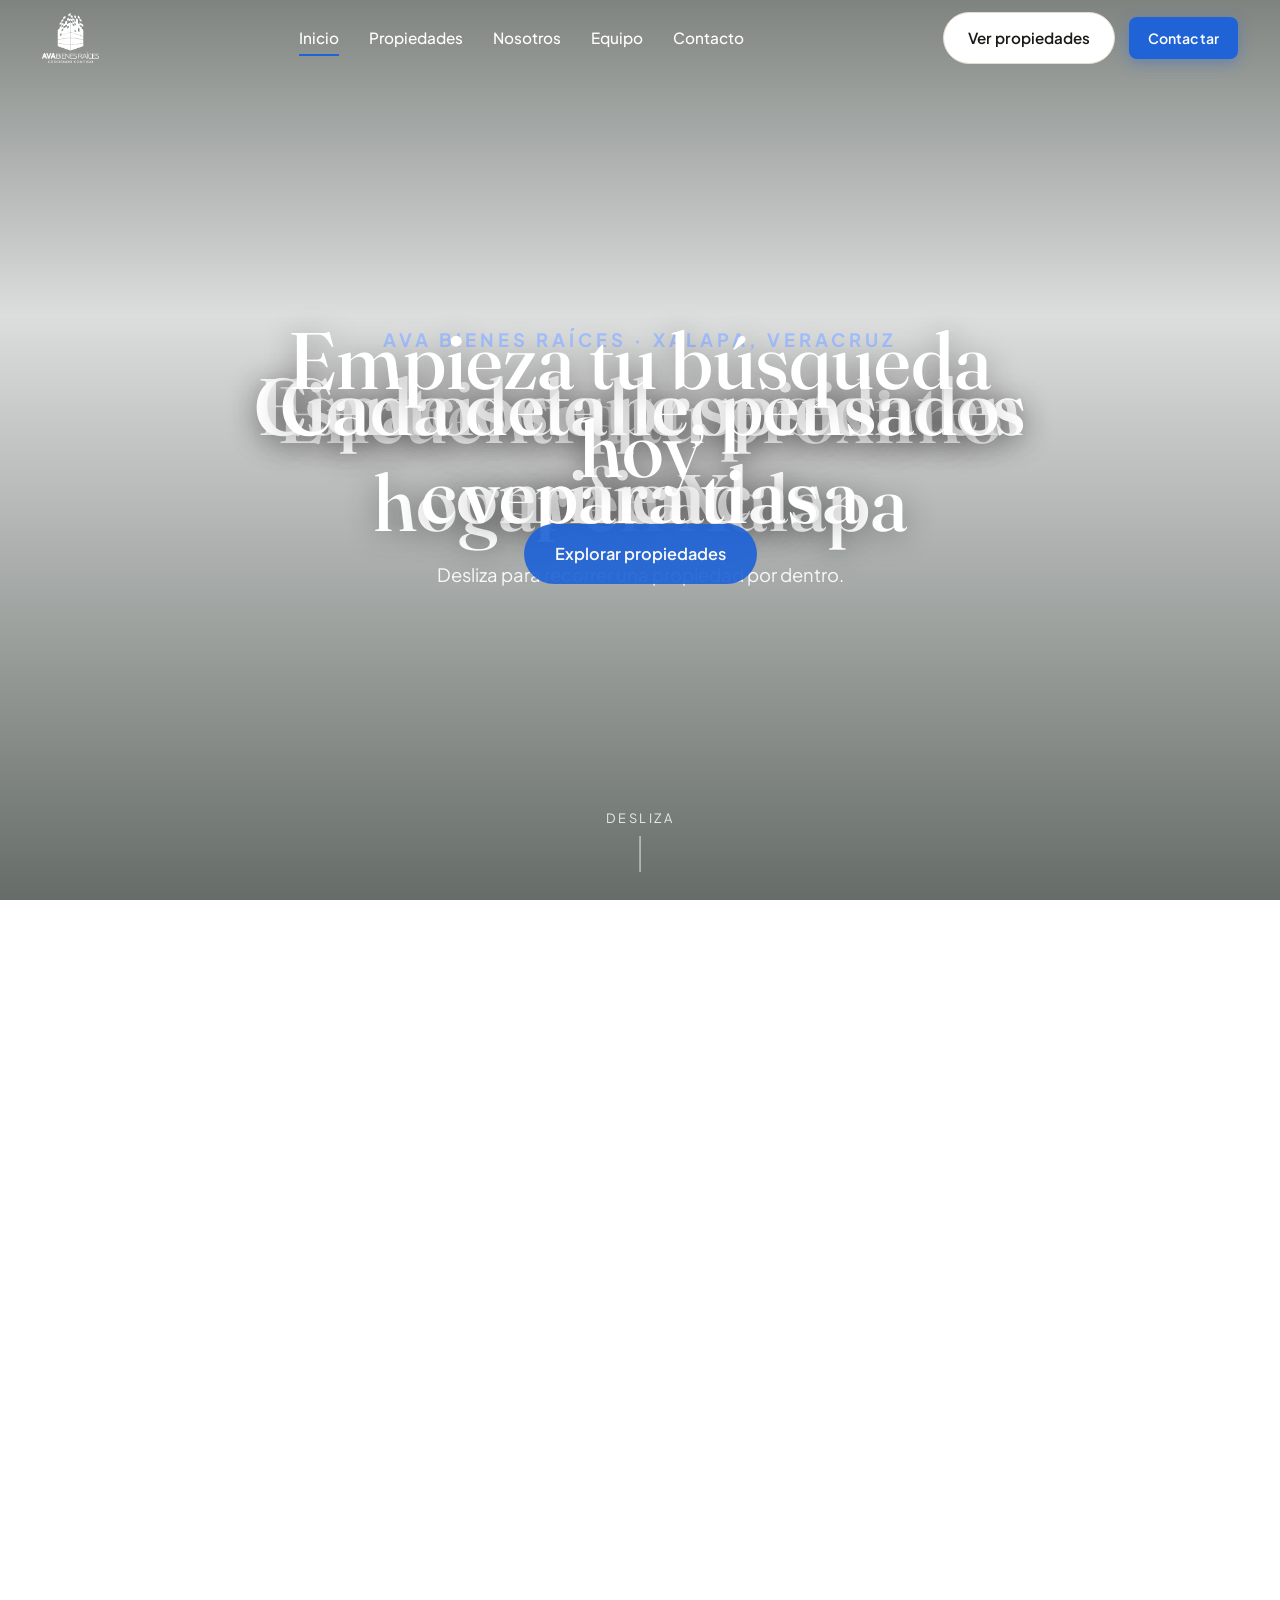
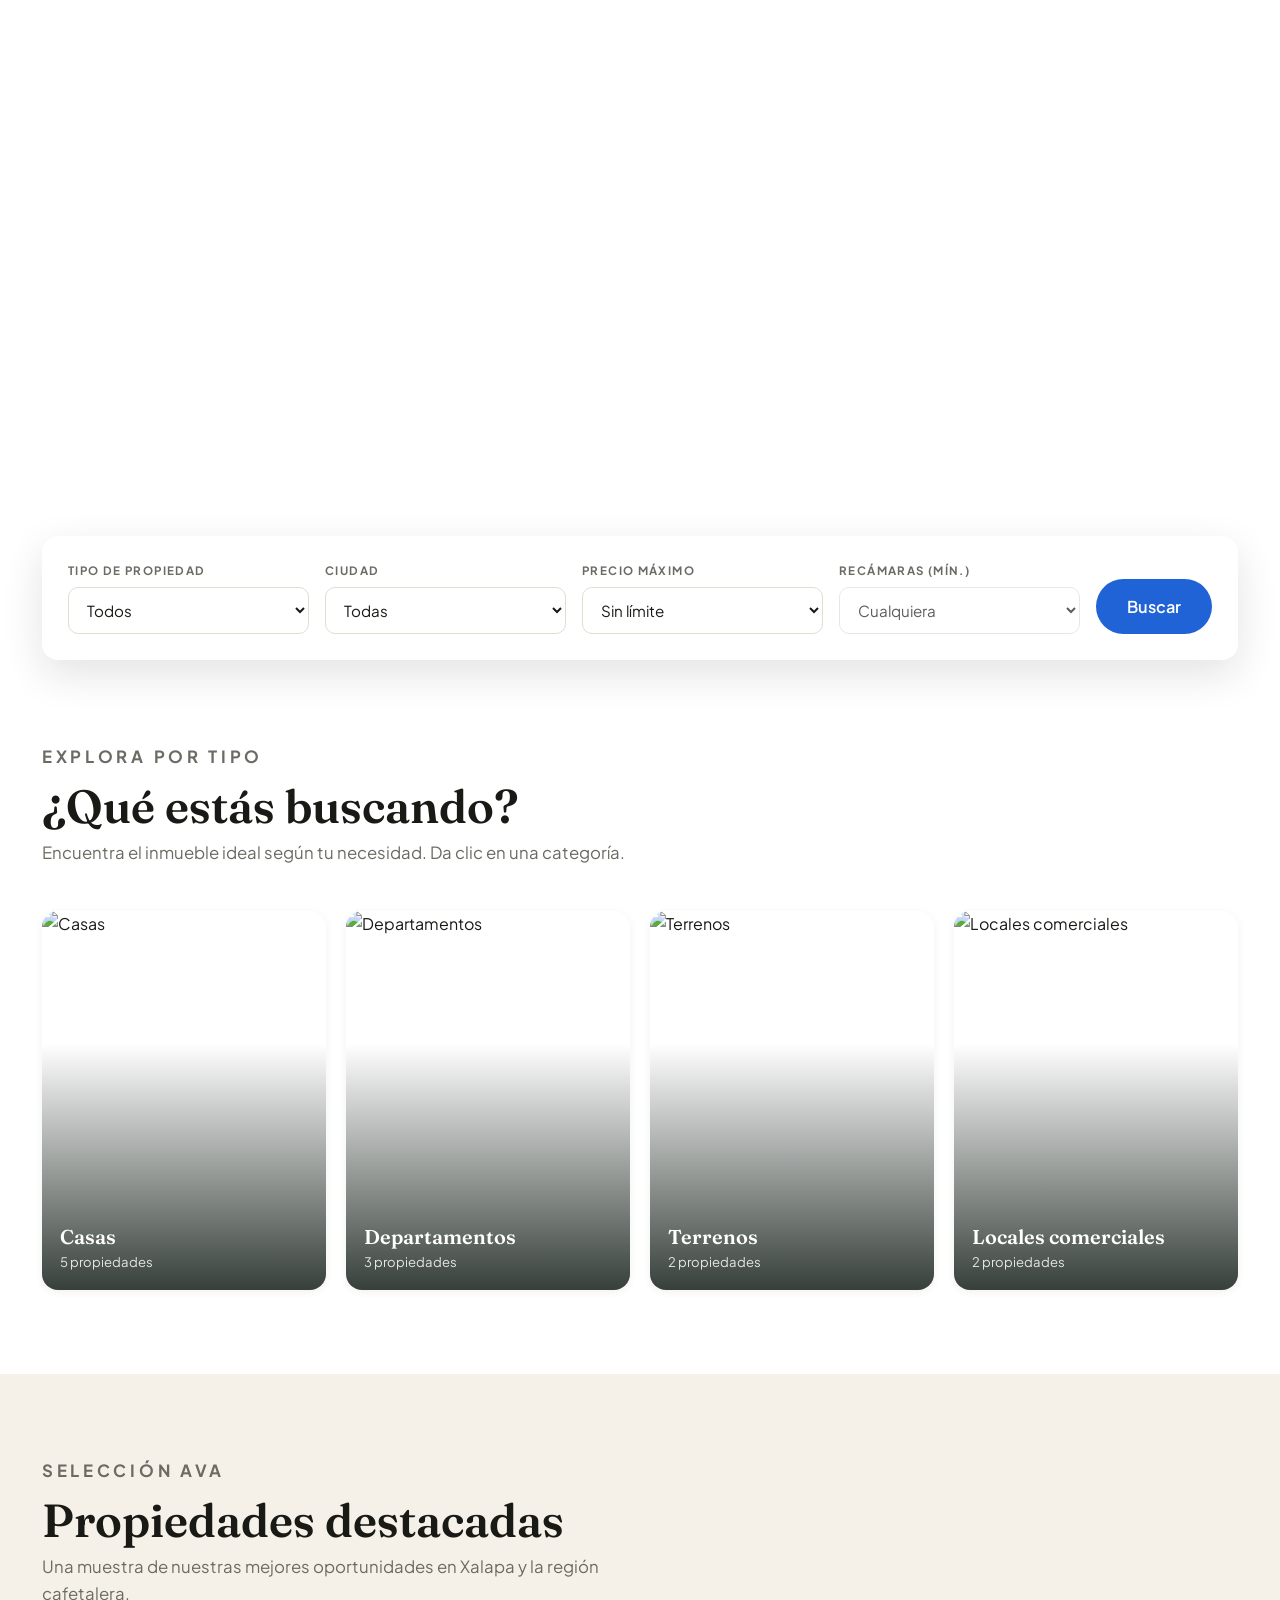
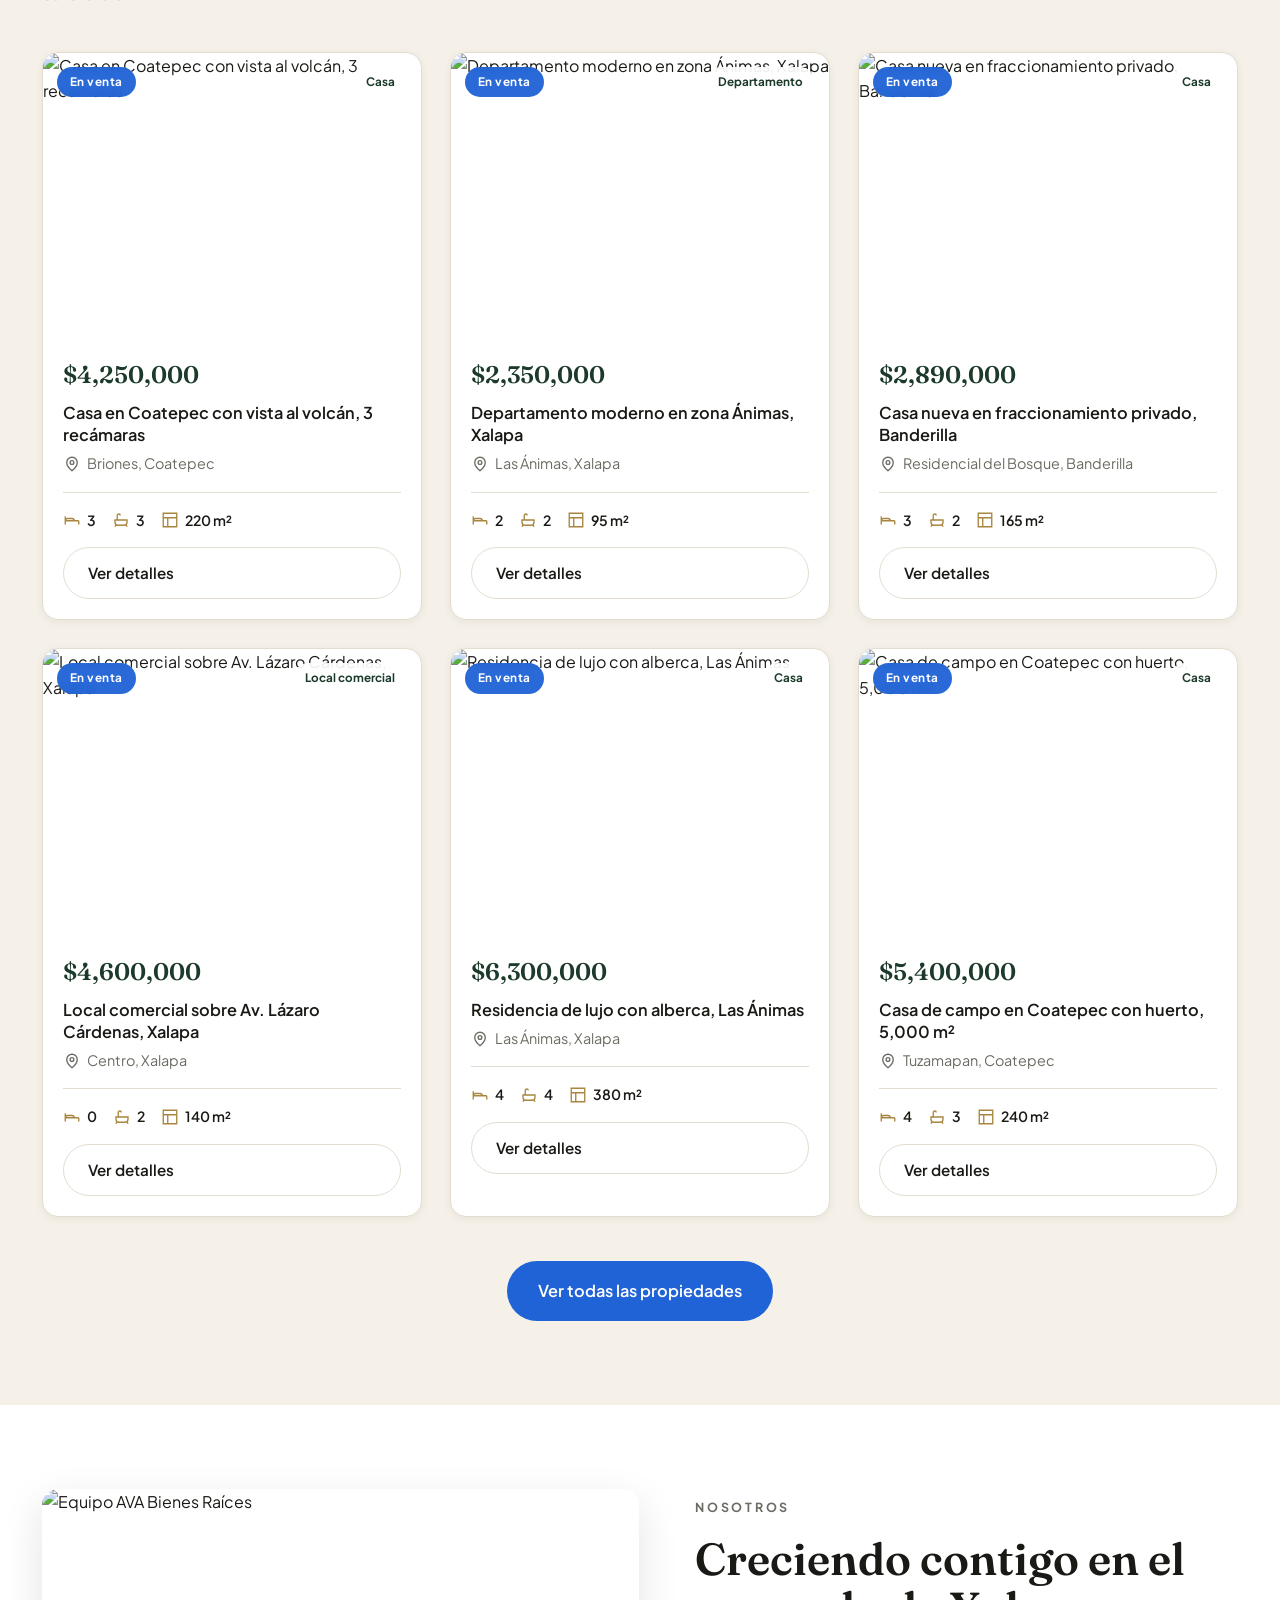
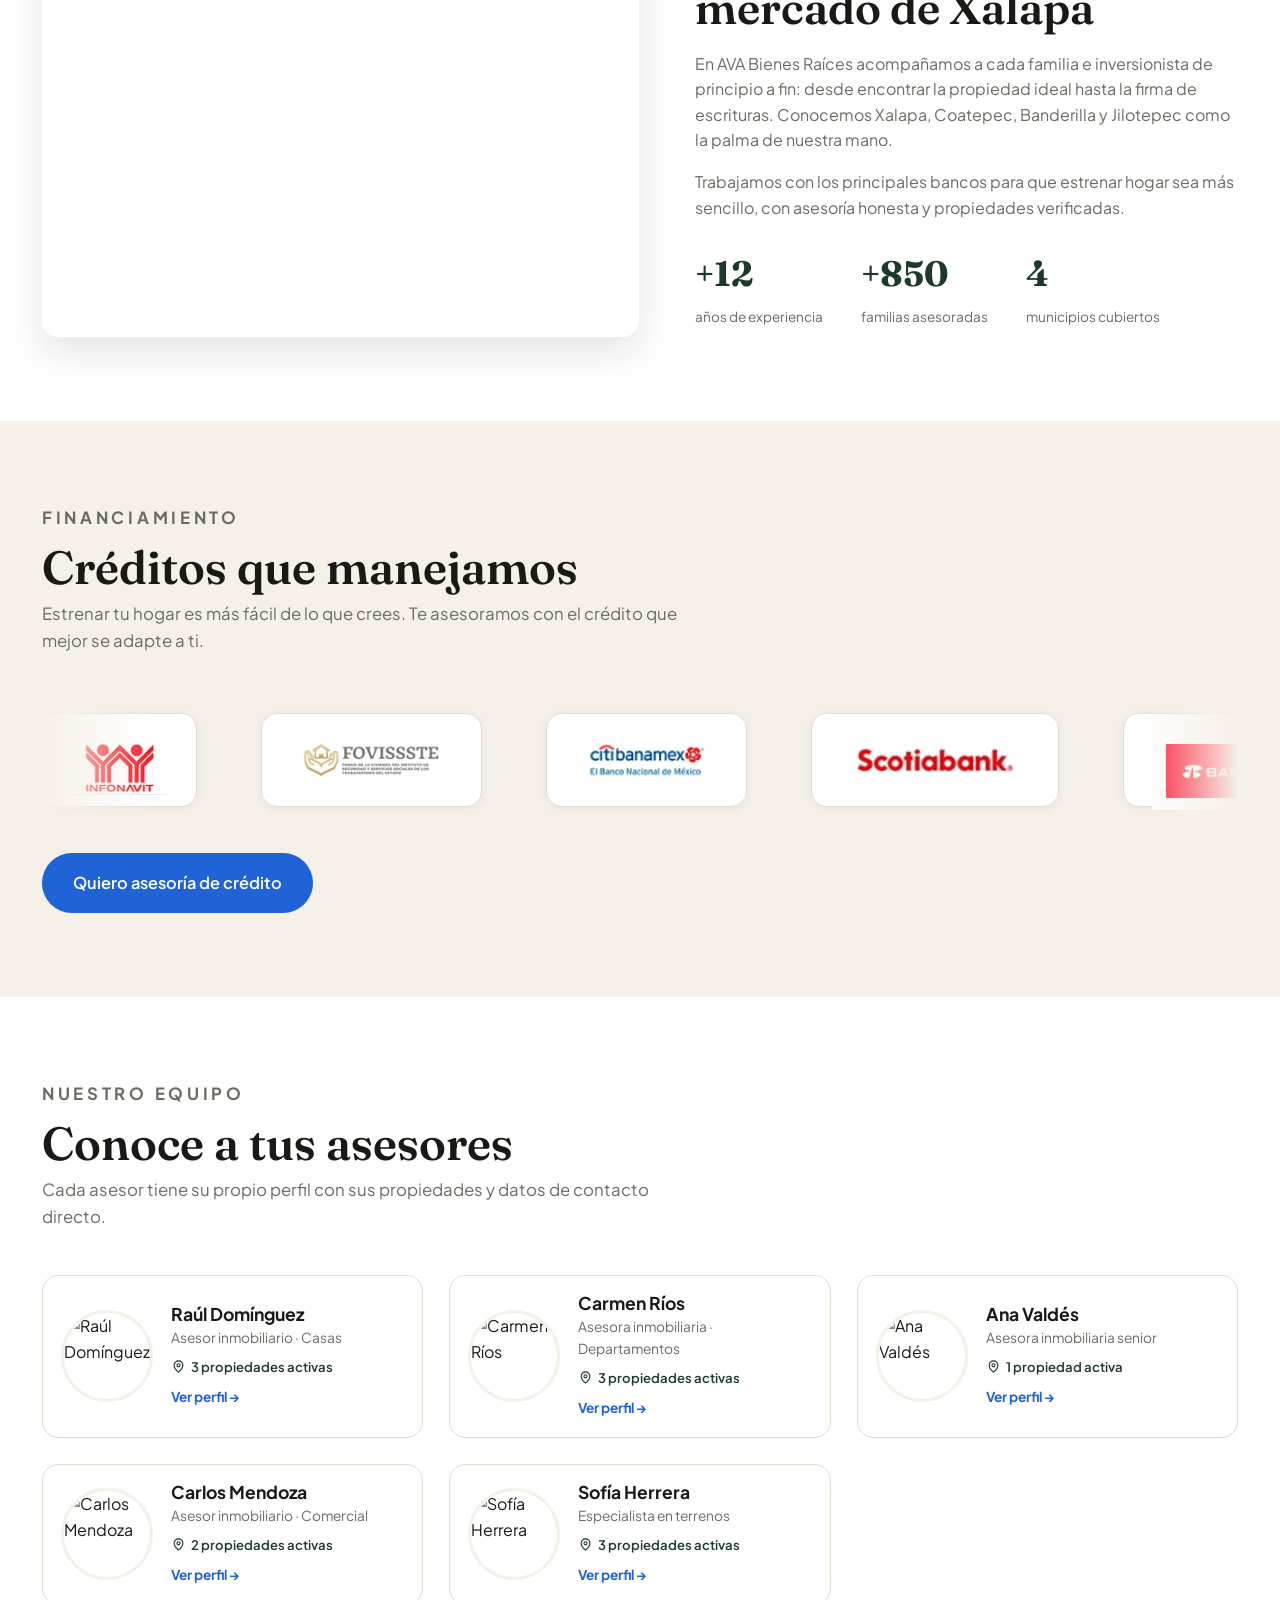
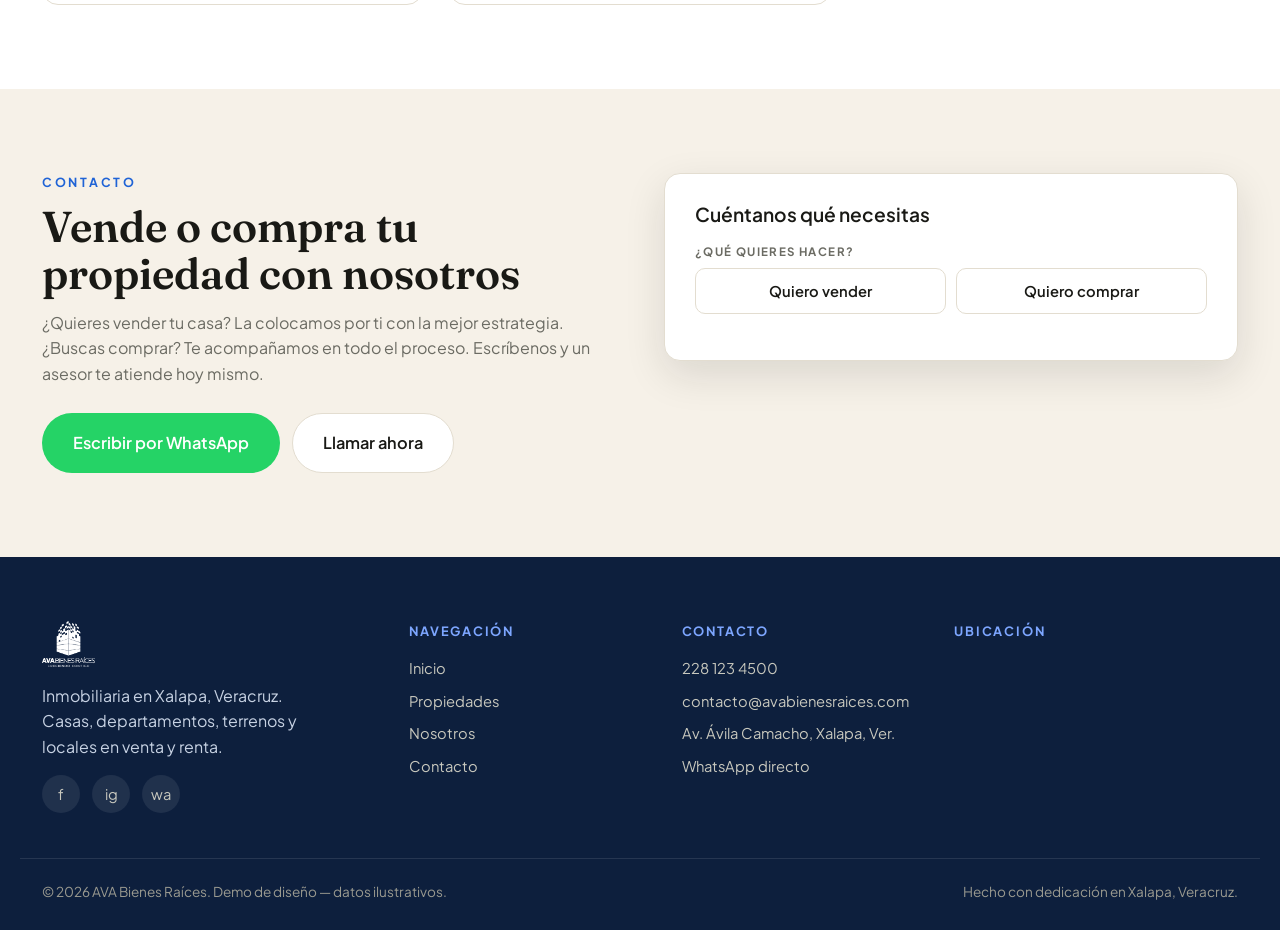
==== commit e7a1be83: "Creditos: banda de logos de bancos que rota sola en lugar de tarjetas Reemplaza las tarjetas de tipo" ====
--- a/index.html
+++ b/index.html
@@ -168,7 +168,7 @@
         <h2>Créditos que manejamos</h2>
         <p>Estrenar tu hogar es más fácil de lo que crees. Te asesoramos con el crédito que mejor se adapte a ti.</p>
       </div>
-      <div class="credits-grid" id="creditos"></div>
+      <div class="logo-band reveal" id="creditos"></div>
       <div class="reveal" style="margin-top:32px">
         <a href="https://wa.me/522281234500?text=Hola%2C%20quiero%20asesor%C3%ADa%20sobre%20cr%C3%A9ditos%20para%20comprar%20una%20propiedad" class="btn btn--primary btn--lg">Quiero asesoría de crédito</a>
       </div>
--- a/css/styles.css
+++ b/css/styles.css
@@ -283,13 +283,38 @@
 .cat-card::after { content: "→"; position: absolute; top: 16px; right: 16px; width: 38px; height: 38px; background: rgba(255,255,255,.18); border-radius: 50%; display: grid; place-items: center; color: #fff; backdrop-filter: blur(4px); transition: background .25s, transform .25s; }
 .cat-card:hover::after { background: var(--blue); transform: translateX(3px); }
 
-/* ---------- Créditos ---------- */
-.credits-grid { display: grid; grid-template-columns: repeat(4, 1fr); gap: 22px; }
-.credit-card { background: #fff; border: 1px solid var(--line); border-radius: var(--radius); padding: 30px 26px; position: relative; overflow: hidden; transition: transform .25s, box-shadow .25s; }
-.credit-card:hover { transform: translateY(-6px); box-shadow: var(--shadow-md); }
-.credit-card__num { font-family: var(--font-display); font-size: 2.4rem; color: var(--blue); opacity: .65; font-weight: 600; }
-.credit-card h3 { font-size: 1.25rem; margin: 6px 0 10px; color: var(--forest); }
-.credit-card p { color: var(--muted); font-size: .94rem; }
+/* ---------- Créditos: banda de logos que rota sola ---------- */
+.logo-band {
+  position: relative; overflow: hidden; display: flex; width: 100%;
+  padding: 14px 0;
+  -webkit-mask-image: linear-gradient(90deg, transparent, #000 9%, #000 91%, transparent);
+          mask-image: linear-gradient(90deg, transparent, #000 9%, #000 91%, transparent);
+}
+.logo-band__track {
+  display: flex; flex-shrink: 0; align-items: center;
+  gap: 64px; padding-right: 64px;
+  animation: logo-scroll 38s linear infinite;
+  will-change: transform;
+}
+.logo-band:hover .logo-band__track { animation-play-state: paused; }
+.logo-band__item {
+  flex: 0 0 auto; height: 56px; display: grid; place-items: center;
+  padding: 18px 28px; background: #fff; border: 1px solid var(--line);
+  border-radius: var(--radius); box-shadow: var(--shadow-sm);
+  box-sizing: content-box; transition: transform .3s, box-shadow .3s;
+}
+.logo-band__item:hover { transform: translateY(-4px); box-shadow: var(--shadow-md); }
+.logo-band__item img {
+  height: 100%; width: auto; max-width: 190px; object-fit: contain;
+}
+@keyframes logo-scroll {
+  from { transform: translateX(0); }
+  to   { transform: translateX(-100%); }
+}
+@media (prefers-reduced-motion: reduce) {
+  .logo-band__track { animation: none; }
+  .logo-band { overflow-x: auto; }
+}
 
 /* ---------- Equipo (cards) ---------- */
 .team-grid { display: grid; grid-template-columns: repeat(3, 1fr); gap: 26px; }
@@ -417,7 +442,6 @@
   .filters { position: static; }
   .footer__grid { grid-template-columns: 1fr 1fr; }
   .cat-grid { grid-template-columns: repeat(2, 1fr); }
-  .credits-grid { grid-template-columns: repeat(2, 1fr); }
   .team-grid { grid-template-columns: repeat(2, 1fr); }
   .contact-wrap { grid-template-columns: 1fr; gap: 32px; }
   .vendor-layout { grid-template-columns: 1fr; }
@@ -432,7 +456,7 @@
   .grid-cards, .grid-cards--2 { grid-template-columns: 1fr; }
   .cat-grid { grid-template-columns: 1fr 1fr; gap: 12px; }
   .cat-card { aspect-ratio: 1/1; }
-  .credits-grid { grid-template-columns: 1fr; }
+  .logo-band__item { height: 44px; padding: 14px 20px; }
   /* Equipo en móvil: carrusel horizontal fluido */
   .team-grid {
     display: flex; grid-template-columns: none; gap: 14px;
